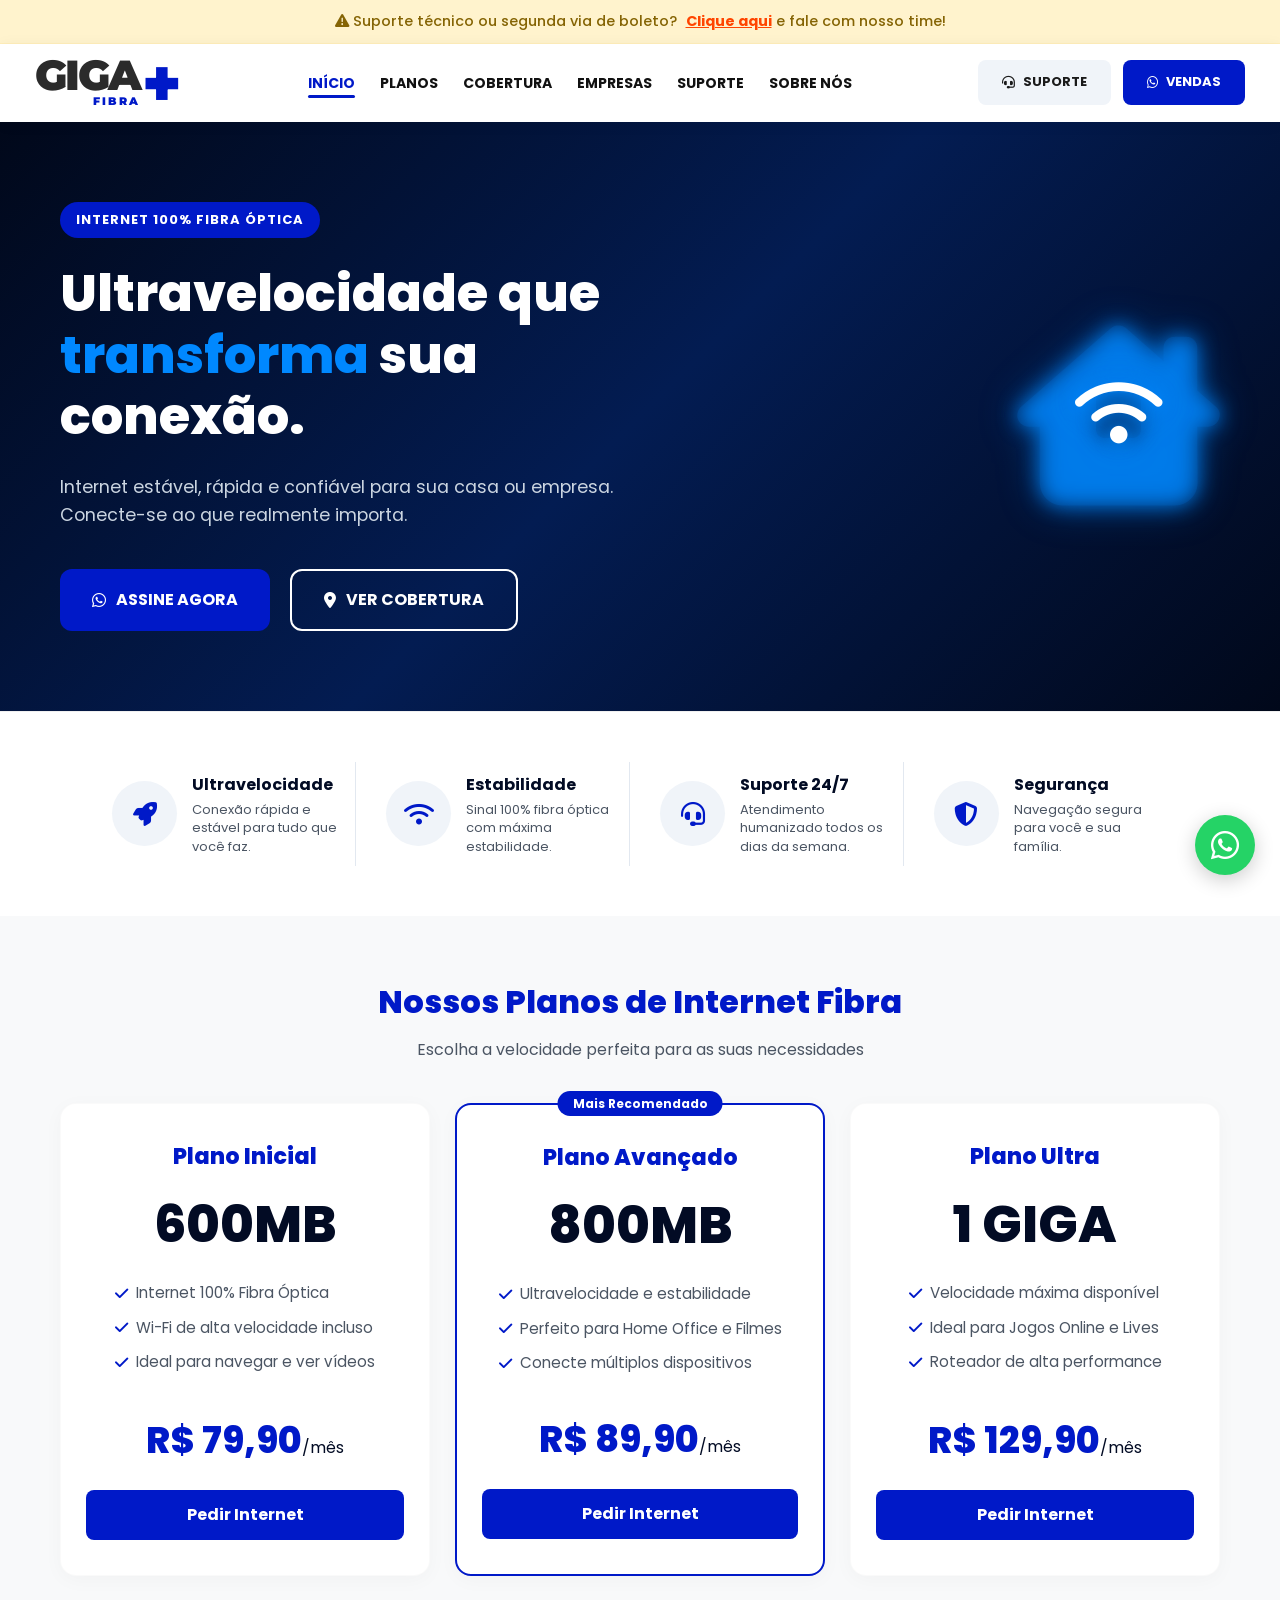
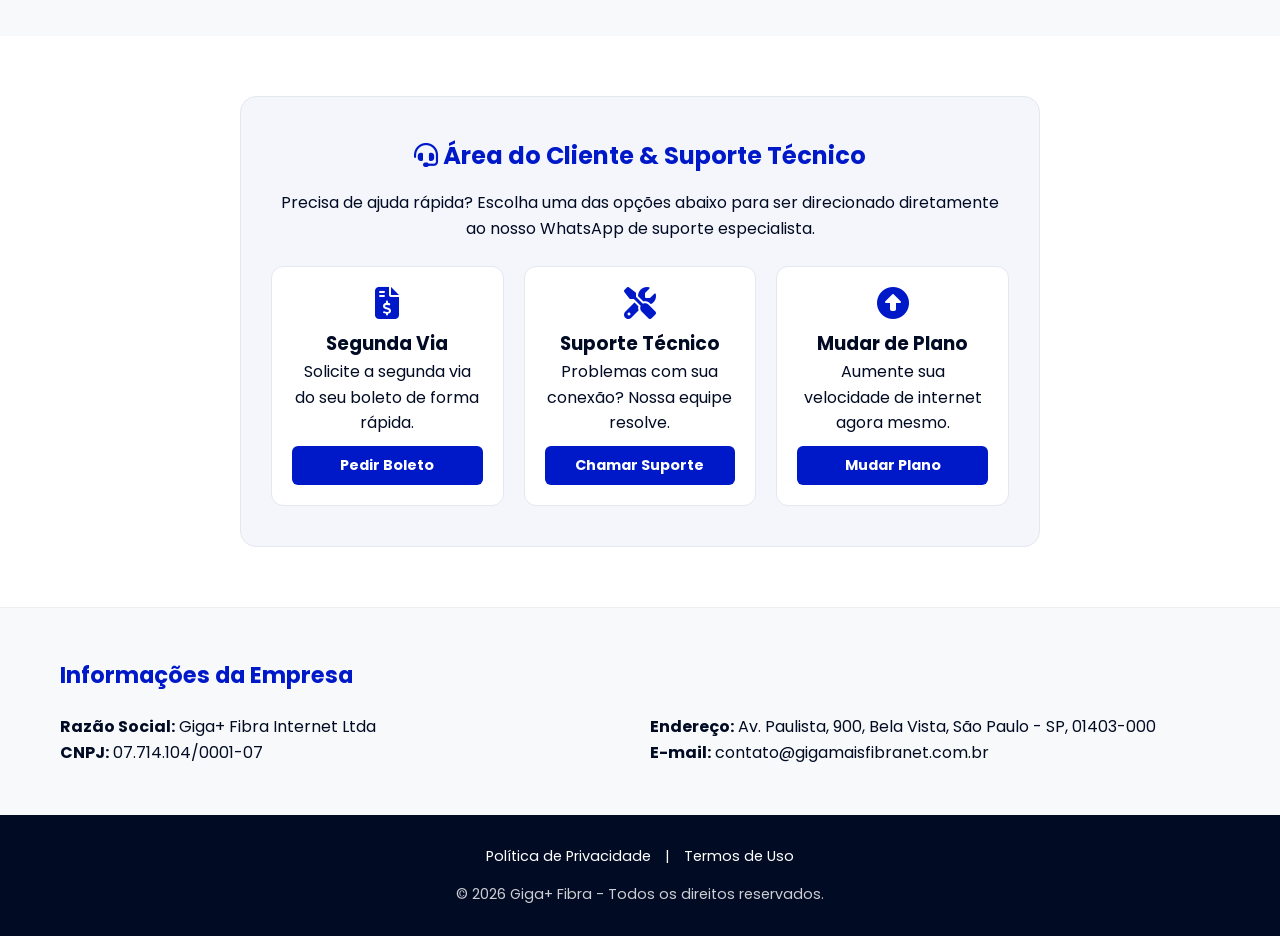
==== index.html @ 2ab0a73d "Update index.html" ====
<!DOCTYPE html>
<html lang="pt-BR">
<head>
<meta charset="UTF-8">
<meta name="viewport" content="width=device-width, initial-scale=1.0">
<title>Giga+ Fibra | Internet Fibra Óptica de Alta Velocidade</title>
<meta name="description" content="Internet fibra óptica com alta velocidade, instalação rápida e suporte especializado. Consulte a cobertura da Giga+ Fibra.">
<meta name="keywords" content="internet fibra, fibra óptica, internet residencial, internet empresarial, giga mais fibra">
<meta name="robots" content="index,follow">
<link rel="canonical" href="https://gigamaisfibranet.com.br/">
<link rel="stylesheet" href="https://cdnjs.cloudflare.com/ajax/libs/font-awesome/6.5.2/css/all.min.css">
<link href="https://fonts.googleapis.com/css2?family=Montserrat:wght@900&family=Poppins:wght@400;500;600;700;800&display=swap" rel="stylesheet">
<style>
:root {
    --primary: #0019c8;
    --secondary: #0a0bb5;
    --accent: #25D366;
    --accent-hover: #1ebd56;
    --support: #f4f6fc;
    --text-color: #020b24;
    --text-muted: #4b5563;
}

* {
    margin: 0;
    padding: 0;
    box-sizing: border-box;
    font-family: 'Poppins', Arial, sans-serif;
}

body {
    background: #ffffff;
    color: var(--text-color);
    line-height: 1.6;
}

.container {
    max-width: 1200px;
    margin: auto;
    padding: 0 20px;
}

/* Suporte em Destaque Rapido (Top Bar) */
.suporte-destaque {
    background: #fff3cd;
    border-bottom: 1px solid #ffeeba;
    padding: 10px 0;
    text-align: center;
    font-size: 0.9rem;
    color: #856404;
    font-weight: 500;
}

.suporte-destaque a {
    color: #ff4500;
    text-decoration: underline;
    margin-left: 5px;
    font-weight: 700;
}

/* Header & Navbar */
header {
    background: #ffffff;
    box-shadow: 0 2px 15px rgba(0,0,0,0.05);
    position: sticky;
    top: 0;
    z-index: 1000;
}

.navbar {
    display: flex;
    justify-content: space-between;
    align-items: center;
    padding: 15px 20px;
    max-width: 1250px;
    margin: auto;
}

/* LOGO EXATO CONFORME A IMAGEM */
.logo-container {
    display: flex;
    align-items: center;
    text-decoration: none;
    user-select: none;
}

.logo-text-box {
    display: flex;
    flex-direction: column;
    align-items: flex-start;
    line-height: 1;
}

.logo-giga {
    font-family: 'Montserrat', sans-serif;
    font-size: 42px;
    font-weight: 900;
    color: #2b2b2b;
    letter-spacing: -2px;
    line-height: 0.8;
}

.logo-fibra {
    font-family: 'Montserrat', sans-serif;
    font-size: 11px;
    font-weight: 900;
    color: #0019c8;
    letter-spacing: 2px;
    margin-top: 3px;
    align-self: flex-end;
}

.logo-plus {
    font-family: 'Montserrat', sans-serif;
    font-size: 64px;
    font-weight: 900;
    color: #0019c8;
    line-height: 0.6;
    margin-left: 2px;
    display: inline-block;
    transform: scaleY(1.05);
}

/* Menu de Links */
.nav-menu {
    display: flex;
    list-style: none;
    gap: 25px;
}

.nav-menu li a {
    text-decoration: none;
    color: #111111;
    font-weight: 700;
    font-size: 14px;
    text-transform: uppercase;
    transition: color 0.3s;
    position: relative;
    padding-bottom: 5px;
}

.nav-menu li a:hover,
.nav-menu li a.active {
    color: var(--primary);
}

.nav-menu li a.active::after {
    content: '';
    position: absolute;
    left: 0;
    bottom: 0;
    width: 100%;
    height: 3px;
    background-color: var(--primary);
    border-radius: 2px;
}

/* Botões de Ação */
.nav-buttons {
    display: flex;
    gap: 12px;
    align-items: center;
}

.btn-nav {
    padding: 12px 24px;
    border-radius: 8px;
    text-decoration: none;
    font-weight: 700;
    font-size: 13px;
    text-transform: uppercase;
    display: flex;
    align-items: center;
    gap: 8px;
    transition: 0.3s;
}

.btn-nav.suporte {
    background: #f0f4f9;
    color: #1a1a1a;
}

.btn-nav.suporte:hover {
    background: #e2e8f0;
}

.btn-nav.vendas {
    background: var(--primary);
    color: #fff;
}

.btn-nav.vendas:hover {
    background: #001294;
}

/* Hero Section */
.hero-section {
    background: linear-gradient(135deg, #01081a 0%, #031c52 50%, #01081a 100%);
    color: #fff;
    padding: 80px 0;
    position: relative;
    overflow: hidden;
}

.hero-container {
    display: flex;
    align-items: center;
    justify-content: space-between;
    max-width: 1200px;
    margin: auto;
    padding: 0 20px;
}

.hero-content {
    max-width: 55%;
    text-align: left;
}

.tag-fiber {
    background-color: var(--primary);
    color: white;
    padding: 8px 16px;
    border-radius: 20px;
    font-size: 13px;
    font-weight: 700;
    text-transform: uppercase;
    display: inline-block;
    margin-bottom: 25px;
    letter-spacing: 1px;
}

.hero-section h1 {
    font-size: 3.2rem;
    font-weight: 800;
    line-height: 1.2;
    margin-bottom: 25px;
}

.hero-section h1 span {
    color: #0088ff;
}

.hero-section p {
    font-size: 1.1rem;
    margin-bottom: 40px;
    color: #cbd5e1;
}

.hero-buttons {
    display: flex;
    gap: 20px;
}

.btn-main {
    display: inline-flex;
    align-items: center;
    gap: 10px;
    background: var(--primary);
    color: #fff;
    padding: 16px 32px;
    border-radius: 12px;
    text-decoration: none;
    font-weight: bold;
    font-size: 1rem;
    text-transform: uppercase;
    transition: 0.3s;
}

.btn-main:hover {
    background: #001294;
}

.btn-secondary {
    display: inline-flex;
    align-items: center;
    gap: 10px;
    background: transparent;
    color: #fff;
    border: 2px solid #fff;
    padding: 16px 32px;
    border-radius: 12px;
    text-decoration: none;
    font-weight: bold;
    font-size: 1rem;
    text-transform: uppercase;
    transition: 0.3s;
}

.btn-secondary:hover {
    background: rgba(255,255,255,0.1);
}

/* Grafico Neon Lateral */
.hero-graphic {
    position: relative;
}

.neon-house {
    font-size: 180px;
    color: rgba(0, 136, 255, 0.15);
    text-shadow: 0 0 20px rgba(0, 136, 255, 0.8), 0 0 40px rgba(0, 136, 255, 0.4);
    position: relative;
    display: flex;
    align-items: center;
    justify-content: center;
}

.neon-wifi {
    font-size: 70px;
    position: absolute;
    bottom: 35px;
    color: #ffffff;
    text-shadow: 0 0 15px rgba(0, 136, 255, 0.9), 0 0 30px rgba(0, 136, 255, 0.6);
}

/* Plans Section */
.plans-section {
    padding: 60px 0;
    background: #f8f9fa;
}

.section-title {
    text-align: center;
    font-size: 2rem;
    color: var(--primary);
    margin-bottom: 10px;
    font-weight: 800;
}

.section-subtitle {
    text-align: center;
    color: var(--text-muted);
    margin-bottom: 40px;
}

.plans-grid {
    display: grid;
    grid-template-columns: repeat(auto-fit, minmax(300px, 1fr));
    gap: 25px;
}

.plan-card {
    background: #ffffff;
    border-radius: 16px;
    padding: 35px 25px;
    text-align: center;
    box-shadow: 0 4px 20px rgba(0,0,0,0.03);
    display: flex;
    flex-direction: column;
    justify-content: space-between;
    border: 1px solid rgba(0,0,0,0.02);
}

.plan-card.featured {
    border: 2px solid var(--primary);
    position: relative;
}

.plan-card.featured .badge {
    position: absolute;
    top: -14px;
    left: 50%;
    transform: translateX(-50%);
    background: var(--primary);
    color: #fff;
    padding: 3px 15px;
    border-radius: 20px;
    font-size: 0.75rem;
    font-weight: bold;
}

.plan-name {
    font-size: 1.4rem;
    font-weight: 800;
    color: var(--primary);
    margin-bottom: 10px;
}

.plan-speed {
    font-size: 3.2rem;
    font-weight: 800;
    color: var(--text-color);
    margin-bottom: 15px;
}

.plan-features {
    list-style: none;
    margin-bottom: 25px;
    text-align: left;
    display: inline-block;
    margin: 0 auto 25px;
}

.plan-features li {
    margin-bottom: 10px;
    color: var(--text-muted);
    font-size: 0.95rem;
    display: flex;
    align-items: center;
    gap: 8px;
}

.plan-features li i {
    color: var(--primary);
}

.plan-price {
    margin-bottom: 20px;
}

.plan-price .amount {
    font-size: 2.3rem;
    font-weight: 800;
    color: var(--primary);
}

.btn-plan {
    display: block;
    background: var(--primary);
    color: #fff;
    padding: 12px;
    border-radius: 8px;
    text-decoration: none;
    font-weight: bold;
    transition: 0.3s;
}

.btn-plan:hover {
    background: #001294;
}

/* Features Section (Barra inferior com os 4 diferenciais da imagem) */
.features-bar {
    display: grid;
    grid-template-columns: repeat(4, 1fr);
    padding: 50px 8%;
    background-color: #ffffff;
    gap: 20px;
    border-top: 1px solid #f0f0f0;
}

.feature-item {
    display: flex;
    align-items: center;
    gap: 15px;
    padding: 10px;
    border-right: 1px solid #e2e8f0;
}

.feature-item:last-child {
    border-right: none;
}

.icon-circle {
    background-color: #f0f4f9;
    width: 65px;
    height: 65px;
    border-radius: 50%;
    display: flex;
    align-items: center;
    justify-content: center;
    font-size: 24px;
    color: var(--primary);
    flex-shrink: 0;
}

.feature-text h3 {
    font-size: 16px;
    font-weight: 700;
    color: var(--text-color);
    margin-bottom: 4px;
}

.feature-text p {
    font-size: 13px;
    color: var(--text-muted);
    line-height: 1.4;
}

/* Suporte Seção Dedicada */
.suporte-secao {
    padding: 60px 0;
    background: #ffffff;
    text-align: center;
}

.suporte-box {
    max-width: 800px;
    margin: auto;
    background: #f4f6fc;
    border: 1px solid #e2e8f0;
    padding: 40px 30px;
    border-radius: 16px;
}

.suporte-box h2 {
    color: var(--primary);
    margin-bottom: 15px;
}

.suporte-grid {
    display: grid;
    grid-template-columns: repeat(auto-fit, minmax(200px, 1fr));
    gap: 20px;
    margin-top: 25px;
}

.suporte-card {
    background: #ffffff;
    padding: 20px;
    border-radius: 12px;
    border: 1px solid #e2e8f0;
    text-align: center;
}

.suporte-card i {
    font-size: 2rem;
    color: var(--primary);
    margin-bottom: 10px;
}

.suporte-card a {
    display: block;
    margin-top: 10px;
    background: var(--primary);
    color: #fff;
    padding: 8px;
    border-radius: 6px;
    text-decoration: none;
    font-weight: bold;
    font-size: 0.9rem;
}

.suporte-card a:hover {
    background: #001294;
}

/* Info da Empresa */
.info-section {
    padding: 50px 0;
    background: #f8f9fa;
    border-top: 1px solid #eee;
}

.info-grid {
    display: grid;
    grid-template-columns: repeat(auto-fit, minmax(240px, 1fr));
    gap: 20px;
}

/* Footer */
footer {
    background: #020b24;
    color: #fff;
    text-align: center;
    padding: 30px 20px;
    font-size: 0.9rem;
}

footer a {
    color: #fff;
    text-decoration: none;
    margin: 0 10px;
}

footer a:hover {
    text-decoration: underline;
}

.whatsapp-float {
    position: fixed;
    bottom: 25px;
    right: 25px;
    width: 60px;
    height: 60px;
    border-radius: 50%;
    background: #25D366;
    color: #fff;
    display: flex;
    align-items: center;
    justify-content: center;
    text-decoration: none;
    font-size: 32px;
    box-shadow: 0 5px 20px rgba(0,0,0,0.2);
    z-index: 9999;
}

@media(max-width: 1024px) {
    .navbar {
        flex-direction: column;
        gap: 15px;
    }
    .nav-menu {
        display: none; /* Simplificado no mobile */
    }
    .hero-container {
        flex-direction: column;
        text-align: center;
        gap: 40px;
    }
    .hero-content {
        max-width: 100%;
    }
    .hero-buttons {
        justify-content: center;
    }
    .features-bar {
        grid-template-columns: repeat(2, 1fr);
    }
    .feature-item {
        border-right: none;
    }
}

@media(max-width: 600px) {
    .features-bar {
        grid-template-columns: 1fr;
    }
    .hero-section h1 {
        font-size: 2rem;
    }
}
</style>
</head>
<body>

<div class="suporte-destaque">
    <i class="fa-solid fa-triangle-exclamation"></i> Suporte técnico ou segunda via de boleto? <a href="https://wa.me/5511925669212?text=Olá!%20Sou%20cliente%20e%20gostaria%20de%20suporte/segunda%20via." target="_blank" rel="noopener noreferrer">Clique aqui</a> e fale com nosso time!
</div>

<header>
    <div class="navbar">
        <!-- LOGO FIEL À IMAGEM -->
        <a href="#" class="logo-container">
            <div class="logo-text-box">
                <span class="logo-giga">GIGA</span>
                <span class="logo-fibra">FIBRA</span>
            </div>
            <span class="logo-plus">+</span>
        </a>
        
        <nav>
            <ul class="nav-menu">
                <li><a href="#" class="active">Início</a></li>
                <li><a href="https://wa.me/5511925669212?text=Olá!%20Gostaria%20de%20conhecer%20os%20planos." target="_blank">Planos</a></li>
                <li><a href="https://wa.me/5511925669212?text=Olá!%20Gostaria%20de%20verificar%20a%20cobertura." target="_blank">Cobertura</a></li>
                <li><a href="https://wa.me/5511925669212?text=Olá!%20Gostaria%20de%20planos%20para%20Empresas." target="_blank">Empresas</a></li>
                <li><a href="https://wa.me/5511925669212?text=Olá!%20Preciso%20de%20suporte." target="_blank">Suporte</a></li>
                <li><a href="https://wa.me/5511925669212?text=Olá!%20Quero%20saber%20mais%20sobre%20vocês." target="_blank">Sobre Nós</a></li>
            </ul>
        </nav>

        <div class="nav-buttons">
            <a href="https://wa.me/5511925669212?text=Olá!%20Preciso%20de%20suporte%20técnico%20ou%20segunda%20via%20de%20boleto." class="btn-nav suporte" target="_blank" rel="noopener noreferrer">
                <i class="fas fa-headset"></i> Suporte
            </a>
            <a href="https://wa.me/5511925669212?text=Olá!%20Quero%20contratar%20a%20internet%20Giga%2B%20Fibra." class="btn-nav vendas" target="_blank" rel="noopener noreferrer">
                <i class="fab fa-whatsapp"></i> Vendas
            </a>
        </div>
    </div>
</header>

<main>
    <section class="hero-section">
        <div class="hero-container">
            <div class="hero-content">
                <span class="tag-fiber">Internet 100% Fibra Óptica</span>
                <h1>Ultravelocidade que <span>transforma</span> sua conexão.</h1>
                <p>Internet estável, rápida e confiável para sua casa ou empresa. Conecte-se ao que realmente importa.</p>
                <div class="hero-buttons">
                    <a class="btn-main" href="https://wa.me/5511925669212?text=Olá!%20Quero%20contratar%20a%20internet%20Giga%2B%20Fibra%20agora." target="_blank" rel="noopener noreferrer">
                        <i class="fab fa-whatsapp"></i> Assine Agora
                    </a>
                    <a class="btn-secondary" href="https://wa.me/5511925669212?text=Olá!%20Quero%20consultar%20a%20cobertura%20na%20my%20região." target="_blank" rel="noopener noreferrer">
                        <i class="fas fa-map-marker-alt"></i> Ver Cobertura
                    </a>
                </div>
            </div>
            
            <div class="hero-graphic">
                <div class="neon-house">
                    <i class="fa-solid fa-house-chimney-window"></i>
                    <div class="neon-wifi">
                        <i class="fa-solid fa-wifi"></i>
                    </div>
                </div>
            </div>
        </div>
    </section>

    <!-- Quatro diferenciais baseados exatamente na imagem -->
    <section class="features-bar">
        <div class="feature-item">
            <div class="icon-circle"><i class="fa-solid fa-rocket"></i></div>
            <div class="feature-text">
                <h3>Ultravelocidade</h3>
                <p>Conexão rápida e estável para tudo que você faz.</p>
            </div>
        </div>
        <div class="feature-item">
            <div class="icon-circle"><i class="fa-solid fa-wifi"></i></div>
            <div class="feature-text">
                <h3>Estabilidade</h3>
                <p>Sinal 100% fibra óptica com máxima estabilidade.</p>
            </div>
        </div>
        <div class="feature-item">
            <div class="icon-circle"><i class="fa-solid fa-headset"></i></div>
            <div class="feature-text">
                <h3>Suporte 24/7</h3>
                <p>Atendimento humanizado todos os dias da semana.</p>
            </div>
        </div>
        <div class="feature-item">
            <div class="icon-circle"><i class="fa-solid fa-shield-halved"></i></div>
            <div class="feature-text">
                <h3>Segurança</h3>
                <p>Navegação segura para você e sua família.</p>
            </div>
        </div>
    </section>

    <section class="plans-section">
        <div class="container">
            <h2 class="section-title">Nossos Planos de Internet Fibra</h2>
            <p class="section-subtitle">Escolha a velocidade perfeita para as suas necessidades</p>
            
            <div class="plans-grid">
                <!-- 600MB -->
                <div class="plan-card">
                    <div>
                        <div class="plan-name">Plano Inicial</div>
                        <div class="plan-speed">600MB</div>
                        <ul class="plan-features">
                            <li><i class="fas fa-check"></i> Internet 100% Fibra Óptica</li>
                            <li><i class="fas fa-check"></i> Wi-Fi de alta velocidade incluso</li>
                            <li><i class="fas fa-check"></i> Ideal para navegar e ver vídeos</li>
                        </ul>
                    </div>
                    <div>
                        <div class="plan-price">
                            <span class="amount">R$ 79,90</span>/mês
                        </div>
                        <a href="https://wa.me/5511925669212?text=Olá!%20Quero%20solicitar%20o%20plano%20de%20600MB%20por%20R$%2079,90." class="btn-plan" target="_blank" rel="noopener noreferrer">Pedir Internet</a>
                    </div>
                </div>

                <!-- 800MB -->
                <div class="plan-card featured">
                    <div class="badge">Mais Recomendado</div>
                    <div>
                        <div class="plan-name">Plano Avançado</div>
                        <div class="plan-speed">800MB</div>
                        <ul class="plan-features">
                            <li><i class="fas fa-check"></i> Ultravelocidade e estabilidade</li>
                            <li><i class="fas fa-check"></i> Perfeito para Home Office e Filmes</li>
                            <li><i class="fas fa-check"></i> Conecte múltiplos dispositivos</li>
                        </ul>
                    </div>
                    <div>
                        <div class="plan-price">
                            <span class="amount">R$ 89,90</span>/mês
                        </div>
                        <a href="https://wa.me/5511925669212?text=Olá!%20Quero%20solicitar%20o%20plano%20de%20800MB%20por%20R$%2089,90." class="btn-plan" target="_blank" rel="noopener noreferrer">Pedir Internet</a>
                    </div>
                </div>

                <!-- 1GIGA -->
                <div class="plan-card">
                    <div>
                        <div class="plan-name">Plano Ultra</div>
                        <div class="plan-speed">1 GIGA</div>
                        <ul class="plan-features">
                            <li><i class="fas fa-check"></i> Velocidade máxima disponível</li>
                            <li><i class="fas fa-check"></i> Ideal para Jogos Online e Lives</li>
                            <li><i class="fas fa-check"></i> Roteador de alta performance</li>
                        </ul>
                    </div>
                    <div>
                        <div class="plan-price">
                            <span class="amount">R$ 129,90</span>/mês
                        </div>
                        <a href="https://wa.me/5511925669212?text=Olá!%20Quero%20solicitar%20o%20plano%20de%201%20GIGA%20por%20R$%20129,90." class="btn-plan" target="_blank" rel="noopener noreferrer">Pedir Internet</a>
                    </div>
                </div>
            </div>
        </div>
    </section>

    <!-- Central de Suporte Dedicada -->
    <section class="suporte-secao">
        <div class="container">
            <div class="suporte-box">
                <h2><i class="fas fa-headset"></i> Área do Cliente & Suporte Técnico</h2>
                <p>Precisa de ajuda rápida? Escolha uma das opções abaixo para ser direcionado diretamente ao nosso WhatsApp de suporte especialista.</p>
                
                <div class="suporte-grid">
                    <div class="suporte-card">
                        <i class="fas fa-file-invoice-dollar"></i>
                        <h3>Segunda Via</h3>
                        <p>Solicite a segunda via do seu boleto de forma rápida.</p>
                        <a href="https://wa.me/5511925669212?text=Olá!%20Preciso%20da%20segunda%20via%20do%20meu%20boleto." target="_blank" rel="noopener noreferrer">Pedir Boleto</a>
                    </div>
                    
                    <div class="suporte-card">
                        <i class="fas fa-tools"></i>
                        <h3>Suporte Técnico</h3>
                        <p>Problemas com sua conexão? Nossa equipe resolve.</p>
                        <a href="https://wa.me/5511925669212?text=Olá!%20Estou%20com%20problemas%20na%20conexão%20e%20preciso%20de%20suporte%20técnico." target="_blank" rel="noopener noreferrer">Chamar Suporte</a>
                    </div>

                    <div class="suporte-card">
                        <i class="fas fa-arrow-alt-circle-up"></i>
                        <h3>Mudar de Plano</h3>
                        <p>Aumente sua velocidade de internet agora mesmo.</p>
                        <a href="https://wa.me/5511925669212?text=Olá!%20Já%20sou%20cliente%20e%20gostaria%20de%20mudar%20o%20meu%20plano." target="_blank" rel="noopener noreferrer">Mudar Plano</a>
                    </div>
                </div>
            </div>
        </div>
    </section>

    <section class="info-section">
        <div class="container">
            <h2 style="text-align:left; font-size:1.4rem; margin-bottom:20px; color:var(--primary);">Informações da Empresa</h2>
            <div class="info-grid">
                <div>
                    <p><strong>Razão Social:</strong> Giga+ Fibra Internet Ltda</p>
                    <p><strong>CNPJ:</strong> 07.714.104/0001-07</p>
                </div>
                <div>
                    <p><strong>Endereço:</strong> Av. Paulista, 900, Bela Vista, São Paulo - SP, 01403-000</p>
                    <p><strong>E-mail:</strong> contato@gigamaisfibranet.com.br</p>
                </div>
            </div>
        </div>
    </section>
</main>

<footer>
    <p>
        <a href="politica-de-privacidade.html">Política de Privacidade</a>
        |
        <a href="termos-de-uso.html">Termos de Uso</a>
    </p>
    <p style="margin-top:15px; opacity:0.8;">© 2026 Giga+ Fibra - Todos os direitos reservados.</p>
</footer>

<a class="whatsapp-float" href="https://wa.me/5511925669212?text=Olá!%20Quero%20contratar%20a%20internet%20Giga%2B%20Fibra." target="_blank" rel="noopener noreferrer" aria-label="Fale conosco pelo WhatsApp">
    <i class="fab fa-whatsapp"></i>
</a>

</body>
</html>
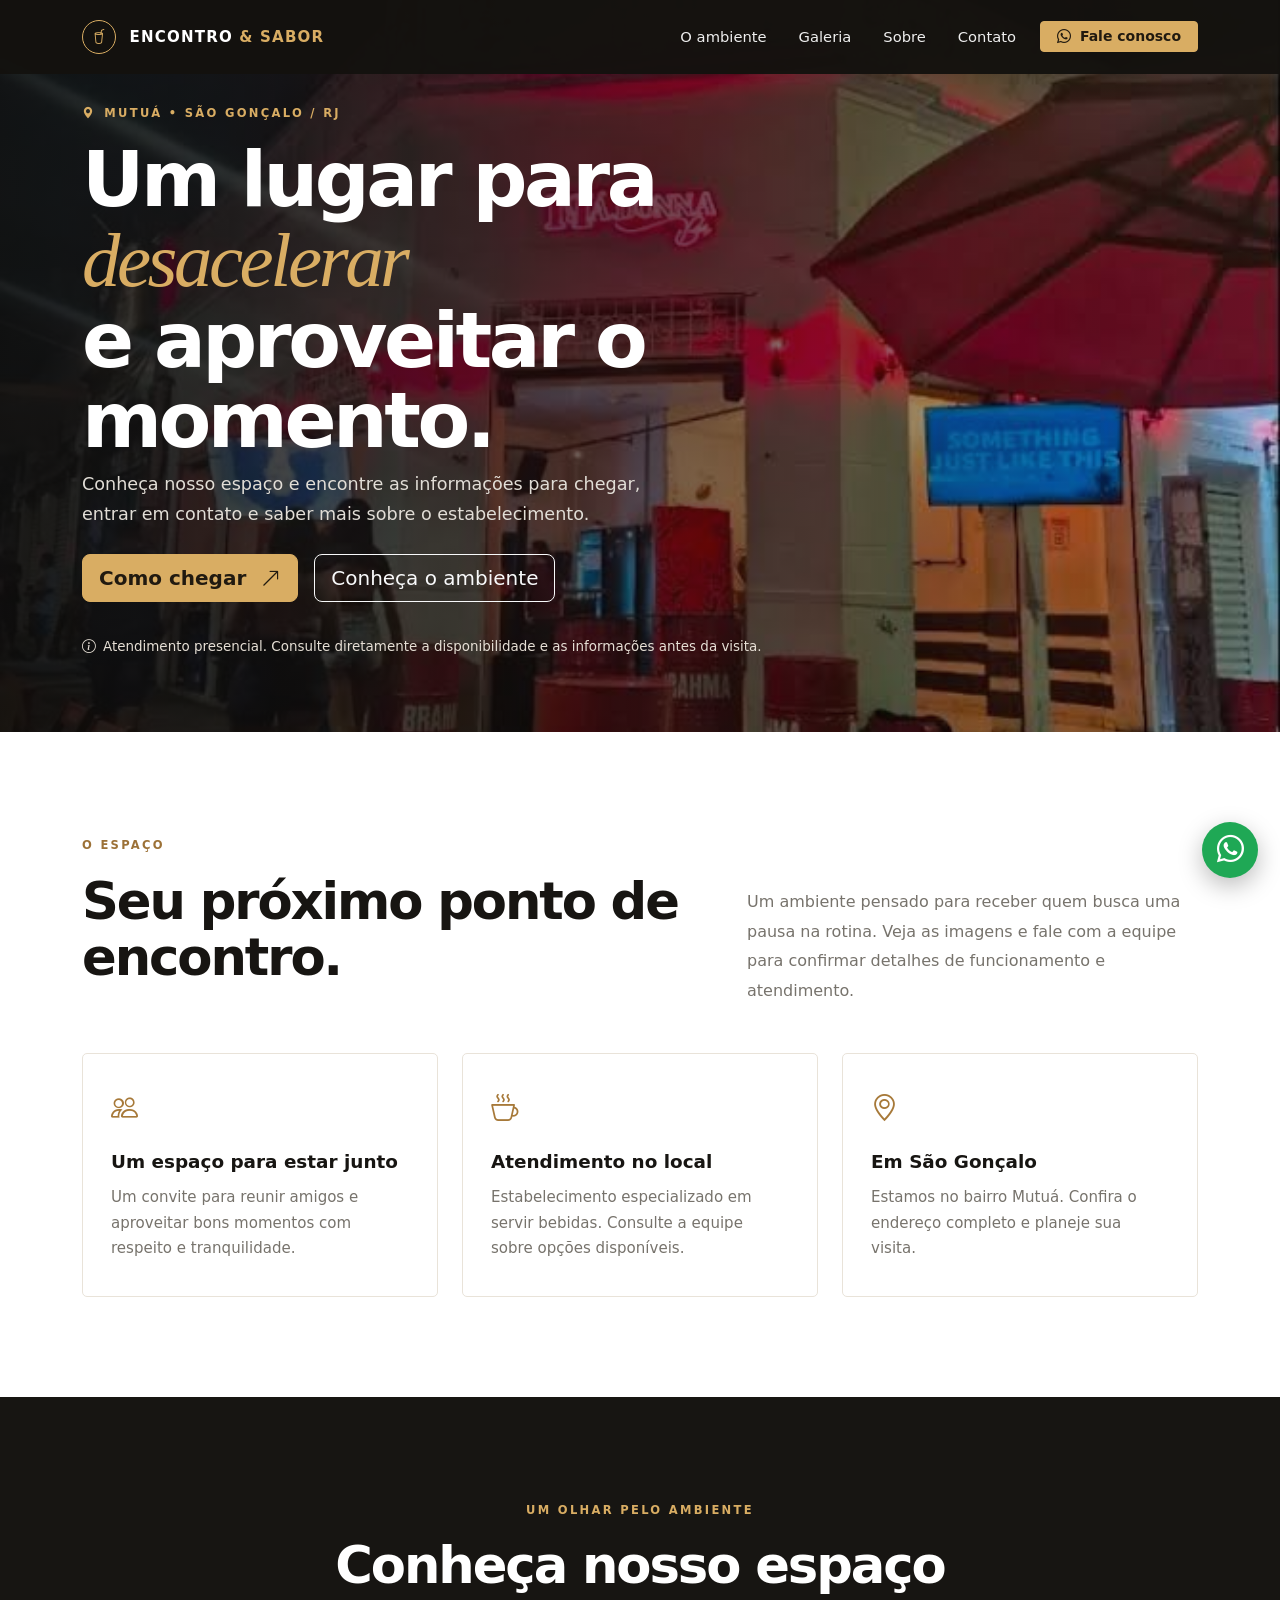
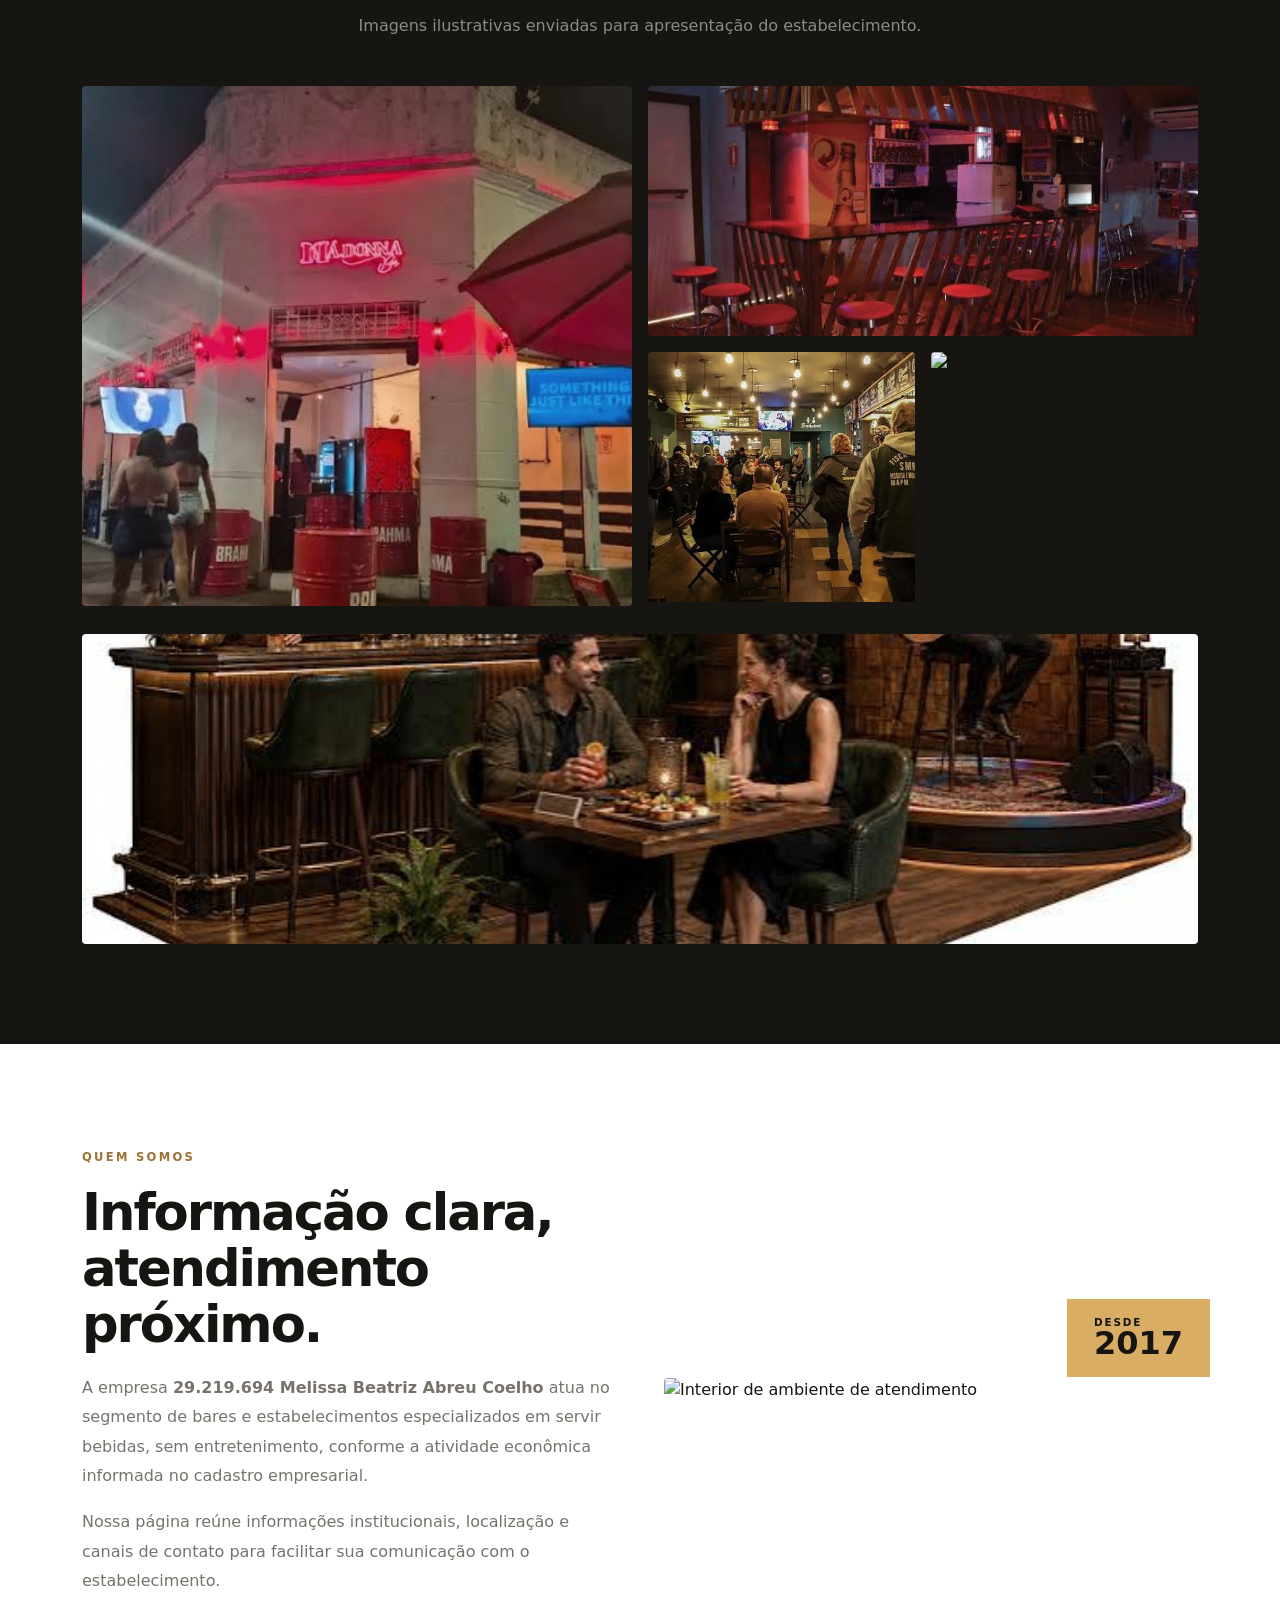
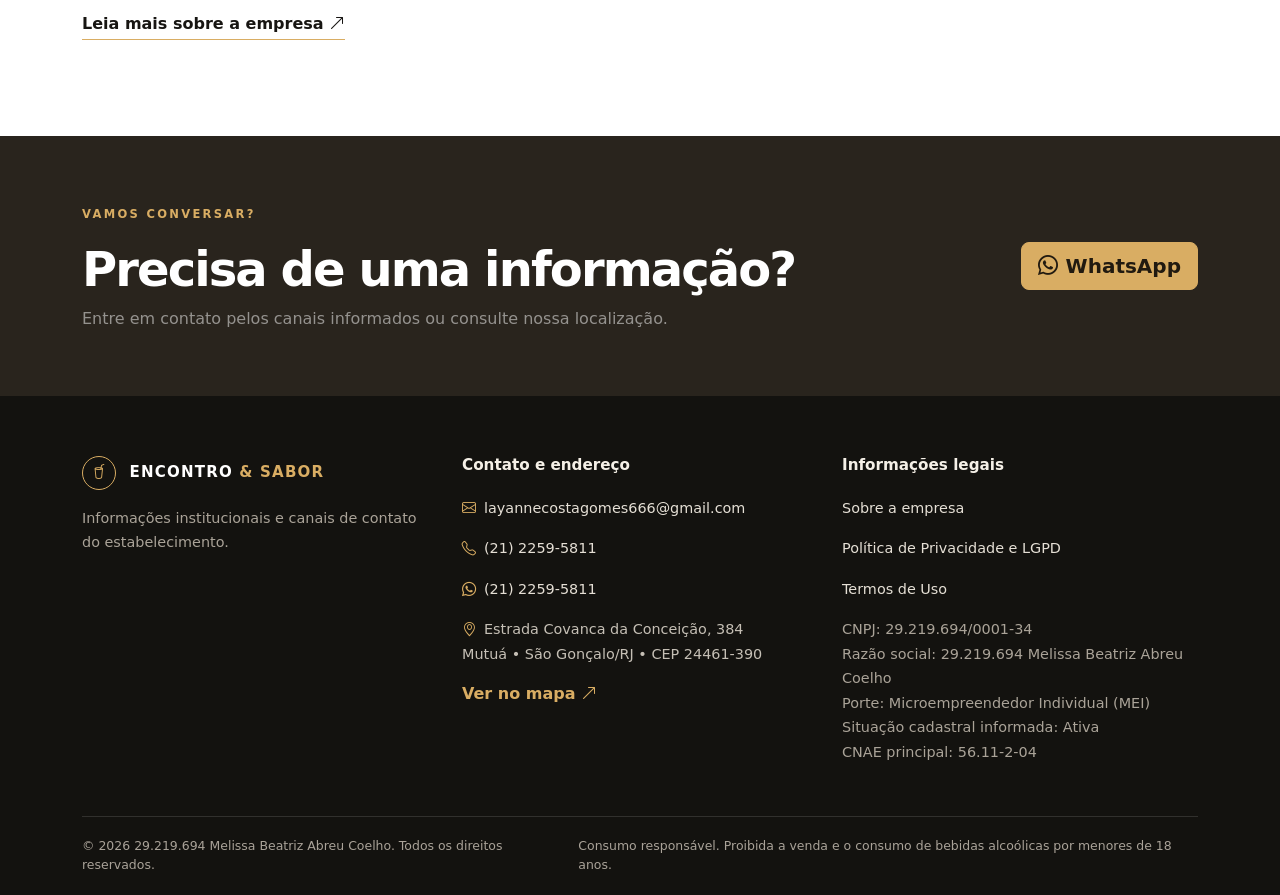
==== commit 0bd6f1f8: "Add files via upload" ====
--- a/index.html
+++ b/index.html
@@ -1,855 +1,99 @@
-<!DOCTYPE html>
+<!doctype html>
 <html lang="pt-BR">
 <head>
-<meta charset="UTF-8">
-<meta name="viewport" content="width=device-width, initial-scale=1.0">
-<title>Giga+ Fibra | Internet Fibra Óptica de Alta Velocidade</title>
-<meta name="description" content="Internet fibra óptica com alta velocidade, instalação rápida e suporte especializado. Consulte a cobertura da Giga+ Fibra.">
-<meta name="keywords" content="internet fibra, fibra óptica, internet residencial, internet empresarial, giga mais fibra">
-<meta name="robots" content="index,follow">
-<link rel="canonical" href="https://gigamaisfibranet.com.br/">
-<link rel="stylesheet" href="https://cdnjs.cloudflare.com/ajax/libs/font-awesome/6.5.2/css/all.min.css">
-<link href="https://fonts.googleapis.com/css2?family=Montserrat:wght@900&family=Poppins:wght@400;500;600;700;800&display=swap" rel="stylesheet">
-<style>
-:root {
-    --primary: #0019c8;
-    --secondary: #0a0bb5;
-    --accent: #25D366;
-    --accent-hover: #1ebd56;
-    --support: #f4f6fc;
-    --text-color: #020b24;
-    --text-muted: #4b5563;
-}
-
-* {
-    margin: 0;
-    padding: 0;
-    box-sizing: border-box;
-    font-family: 'Poppins', Arial, sans-serif;
-}
-
-body {
-    background: #ffffff;
-    color: var(--text-color);
-    line-height: 1.6;
-}
-
-.container {
-    max-width: 1200px;
-    margin: auto;
-    padding: 0 20px;
-}
-
-/* Suporte em Destaque Rapido (Top Bar) */
-.suporte-destaque {
-    background: #fff3cd;
-    border-bottom: 1px solid #ffeeba;
-    padding: 10px 0;
-    text-align: center;
-    font-size: 0.9rem;
-    color: #856404;
-    font-weight: 500;
-}
-
-.suporte-destaque a {
-    color: #ff4500;
-    text-decoration: underline;
-    margin-left: 5px;
-    font-weight: 700;
-}
-
-/* Header & Navbar */
-header {
-    background: #ffffff;
-    box-shadow: 0 2px 15px rgba(0,0,0,0.05);
-    position: sticky;
-    top: 0;
-    z-index: 1000;
-}
-
-.navbar {
-    display: flex;
-    justify-content: space-between;
-    align-items: center;
-    padding: 15px 20px;
-    max-width: 1250px;
-    margin: auto;
-}
-
-/* LOGO EXATO CONFORME A IMAGEM */
-.logo-container {
-    display: flex;
-    align-items: center;
-    text-decoration: none;
-    user-select: none;
-}
-
-.logo-text-box {
-    display: flex;
-    flex-direction: column;
-    align-items: flex-start;
-    line-height: 1;
-}
-
-.logo-giga {
-    font-family: 'Montserrat', sans-serif;
-    font-size: 42px;
-    font-weight: 900;
-    color: #2b2b2b;
-    letter-spacing: -2px;
-    line-height: 0.8;
-}
-
-.logo-fibra {
-    font-family: 'Montserrat', sans-serif;
-    font-size: 11px;
-    font-weight: 900;
-    color: #0019c8;
-    letter-spacing: 2px;
-    margin-top: 3px;
-    align-self: flex-end;
-}
-
-.logo-plus {
-    font-family: 'Montserrat', sans-serif;
-    font-size: 64px;
-    font-weight: 900;
-    color: #0019c8;
-    line-height: 0.6;
-    margin-left: 2px;
-    display: inline-block;
-    transform: scaleY(1.05);
-}
-
-/* Menu de Links */
-.nav-menu {
-    display: flex;
-    list-style: none;
-    gap: 25px;
-}
-
-.nav-menu li a {
-    text-decoration: none;
-    color: #111111;
-    font-weight: 700;
-    font-size: 14px;
-    text-transform: uppercase;
-    transition: color 0.3s;
-    position: relative;
-    padding-bottom: 5px;
-}
-
-.nav-menu li a:hover,
-.nav-menu li a.active {
-    color: var(--primary);
-}
-
-.nav-menu li a.active::after {
-    content: '';
-    position: absolute;
-    left: 0;
-    bottom: 0;
-    width: 100%;
-    height: 3px;
-    background-color: var(--primary);
-    border-radius: 2px;
-}
-
-/* Botões de Ação */
-.nav-buttons {
-    display: flex;
-    gap: 12px;
-    align-items: center;
-}
-
-.btn-nav {
-    padding: 12px 24px;
-    border-radius: 8px;
-    text-decoration: none;
-    font-weight: 700;
-    font-size: 13px;
-    text-transform: uppercase;
-    display: flex;
-    align-items: center;
-    gap: 8px;
-    transition: 0.3s;
-}
-
-.btn-nav.suporte {
-    background: #f0f4f9;
-    color: #1a1a1a;
-}
-
-.btn-nav.suporte:hover {
-    background: #e2e8f0;
-}
-
-.btn-nav.vendas {
-    background: var(--primary);
-    color: #fff;
-}
-
-.btn-nav.vendas:hover {
-    background: #001294;
-}
-
-/* Hero Section */
-.hero-section {
-    background: linear-gradient(135deg, #01081a 0%, #031c52 50%, #01081a 100%);
-    color: #fff;
-    padding: 80px 0;
-    position: relative;
-    overflow: hidden;
-}
-
-.hero-container {
-    display: flex;
-    align-items: center;
-    justify-content: space-between;
-    max-width: 1200px;
-    margin: auto;
-    padding: 0 20px;
-}
-
-.hero-content {
-    max-width: 55%;
-    text-align: left;
-}
-
-.tag-fiber {
-    background-color: var(--primary);
-    color: white;
-    padding: 8px 16px;
-    border-radius: 20px;
-    font-size: 13px;
-    font-weight: 700;
-    text-transform: uppercase;
-    display: inline-block;
-    margin-bottom: 25px;
-    letter-spacing: 1px;
-}
-
-.hero-section h1 {
-    font-size: 3.2rem;
-    font-weight: 800;
-    line-height: 1.2;
-    margin-bottom: 25px;
-}
-
-.hero-section h1 span {
-    color: #0088ff;
-}
-
-.hero-section p {
-    font-size: 1.1rem;
-    margin-bottom: 40px;
-    color: #cbd5e1;
-}
-
-.hero-buttons {
-    display: flex;
-    gap: 20px;
-}
-
-.btn-main {
-    display: inline-flex;
-    align-items: center;
-    gap: 10px;
-    background: var(--primary);
-    color: #fff;
-    padding: 16px 32px;
-    border-radius: 12px;
-    text-decoration: none;
-    font-weight: bold;
-    font-size: 1rem;
-    text-transform: uppercase;
-    transition: 0.3s;
-}
-
-.btn-main:hover {
-    background: #001294;
-}
-
-.btn-secondary {
-    display: inline-flex;
-    align-items: center;
-    gap: 10px;
-    background: transparent;
-    color: #fff;
-    border: 2px solid #fff;
-    padding: 16px 32px;
-    border-radius: 12px;
-    text-decoration: none;
-    font-weight: bold;
-    font-size: 1rem;
-    text-transform: uppercase;
-    transition: 0.3s;
-}
-
-.btn-secondary:hover {
-    background: rgba(255,255,255,0.1);
-}
-
-/* Grafico Neon Lateral */
-.hero-graphic {
-    position: relative;
-}
-
-.neon-house {
-    font-size: 180px;
-    color: rgba(0, 136, 255, 0.15);
-    text-shadow: 0 0 20px rgba(0, 136, 255, 0.8), 0 0 40px rgba(0, 136, 255, 0.4);
-    position: relative;
-    display: flex;
-    align-items: center;
-    justify-content: center;
-}
-
-.neon-wifi {
-    font-size: 70px;
-    position: absolute;
-    bottom: 35px;
-    color: #ffffff;
-    text-shadow: 0 0 15px rgba(0, 136, 255, 0.9), 0 0 30px rgba(0, 136, 255, 0.6);
-}
-
-/* Plans Section */
-.plans-section {
-    padding: 60px 0;
-    background: #f8f9fa;
-}
-
-.section-title {
-    text-align: center;
-    font-size: 2rem;
-    color: var(--primary);
-    margin-bottom: 10px;
-    font-weight: 800;
-}
-
-.section-subtitle {
-    text-align: center;
-    color: var(--text-muted);
-    margin-bottom: 40px;
-}
-
-.plans-grid {
-    display: grid;
-    grid-template-columns: repeat(auto-fit, minmax(300px, 1fr));
-    gap: 25px;
-}
-
-.plan-card {
-    background: #ffffff;
-    border-radius: 16px;
-    padding: 35px 25px;
-    text-align: center;
-    box-shadow: 0 4px 20px rgba(0,0,0,0.03);
-    display: flex;
-    flex-direction: column;
-    justify-content: space-between;
-    border: 1px solid rgba(0,0,0,0.02);
-}
-
-.plan-card.featured {
-    border: 2px solid var(--primary);
-    position: relative;
-}
-
-.plan-card.featured .badge {
-    position: absolute;
-    top: -14px;
-    left: 50%;
-    transform: translateX(-50%);
-    background: var(--primary);
-    color: #fff;
-    padding: 3px 15px;
-    border-radius: 20px;
-    font-size: 0.75rem;
-    font-weight: bold;
-}
-
-.plan-name {
-    font-size: 1.4rem;
-    font-weight: 800;
-    color: var(--primary);
-    margin-bottom: 10px;
-}
-
-.plan-speed {
-    font-size: 3.2rem;
-    font-weight: 800;
-    color: var(--text-color);
-    margin-bottom: 15px;
-}
-
-.plan-features {
-    list-style: none;
-    margin-bottom: 25px;
-    text-align: left;
-    display: inline-block;
-    margin: 0 auto 25px;
-}
-
-.plan-features li {
-    margin-bottom: 10px;
-    color: var(--text-muted);
-    font-size: 0.95rem;
-    display: flex;
-    align-items: center;
-    gap: 8px;
-}
-
-.plan-features li i {
-    color: var(--primary);
-}
-
-.plan-price {
-    margin-bottom: 20px;
-}
-
-.plan-price .amount {
-    font-size: 2.3rem;
-    font-weight: 800;
-    color: var(--primary);
-}
-
-.btn-plan {
-    display: block;
-    background: var(--primary);
-    color: #fff;
-    padding: 12px;
-    border-radius: 8px;
-    text-decoration: none;
-    font-weight: bold;
-    transition: 0.3s;
-}
-
-.btn-plan:hover {
-    background: #001294;
-}
-
-/* Features Section (Barra inferior com os 4 diferenciais da imagem) */
-.features-bar {
-    display: grid;
-    grid-template-columns: repeat(4, 1fr);
-    padding: 50px 8%;
-    background-color: #ffffff;
-    gap: 20px;
-    border-top: 1px solid #f0f0f0;
-}
-
-.feature-item {
-    display: flex;
-    align-items: center;
-    gap: 15px;
-    padding: 10px;
-    border-right: 1px solid #e2e8f0;
-}
-
-.feature-item:last-child {
-    border-right: none;
-}
-
-.icon-circle {
-    background-color: #f0f4f9;
-    width: 65px;
-    height: 65px;
-    border-radius: 50%;
-    display: flex;
-    align-items: center;
-    justify-content: center;
-    font-size: 24px;
-    color: var(--primary);
-    flex-shrink: 0;
-}
-
-.feature-text h3 {
-    font-size: 16px;
-    font-weight: 700;
-    color: var(--text-color);
-    margin-bottom: 4px;
-}
-
-.feature-text p {
-    font-size: 13px;
-    color: var(--text-muted);
-    line-height: 1.4;
-}
-
-/* Suporte Seção Dedicada */
-.suporte-secao {
-    padding: 60px 0;
-    background: #ffffff;
-    text-align: center;
-}
-
-.suporte-box {
-    max-width: 800px;
-    margin: auto;
-    background: #f4f6fc;
-    border: 1px solid #e2e8f0;
-    padding: 40px 30px;
-    border-radius: 16px;
-}
-
-.suporte-box h2 {
-    color: var(--primary);
-    margin-bottom: 15px;
-}
-
-.suporte-grid {
-    display: grid;
-    grid-template-columns: repeat(auto-fit, minmax(200px, 1fr));
-    gap: 20px;
-    margin-top: 25px;
-}
-
-.suporte-card {
-    background: #ffffff;
-    padding: 20px;
-    border-radius: 12px;
-    border: 1px solid #e2e8f0;
-    text-align: center;
-}
-
-.suporte-card i {
-    font-size: 2rem;
-    color: var(--primary);
-    margin-bottom: 10px;
-}
-
-.suporte-card a {
-    display: block;
-    margin-top: 10px;
-    background: var(--primary);
-    color: #fff;
-    padding: 8px;
-    border-radius: 6px;
-    text-decoration: none;
-    font-weight: bold;
-    font-size: 0.9rem;
-}
-
-.suporte-card a:hover {
-    background: #001294;
-}
-
-/* Info da Empresa */
-.info-section {
-    padding: 50px 0;
-    background: #f8f9fa;
-    border-top: 1px solid #eee;
-}
-
-.info-grid {
-    display: grid;
-    grid-template-columns: repeat(auto-fit, minmax(240px, 1fr));
-    gap: 20px;
-}
-
-/* Footer */
-footer {
-    background: #020b24;
-    color: #fff;
-    text-align: center;
-    padding: 30px 20px;
-    font-size: 0.9rem;
-}
-
-footer a {
-    color: #fff;
-    text-decoration: none;
-    margin: 0 10px;
-}
-
-footer a:hover {
-    text-decoration: underline;
-}
-
-.whatsapp-float {
-    position: fixed;
-    bottom: 25px;
-    right: 25px;
-    width: 60px;
-    height: 60px;
-    border-radius: 50%;
-    background: #25D366;
-    color: #fff;
-    display: flex;
-    align-items: center;
-    justify-content: center;
-    text-decoration: none;
-    font-size: 32px;
-    box-shadow: 0 5px 20px rgba(0,0,0,0.2);
-    z-index: 9999;
-}
-
-@media(max-width: 1024px) {
-    .navbar {
-        flex-direction: column;
-        gap: 15px;
-    }
-    .nav-menu {
-        display: none; /* Simplificado no mobile */
-    }
-    .hero-container {
-        flex-direction: column;
-        text-align: center;
-        gap: 40px;
-    }
-    .hero-content {
-        max-width: 100%;
-    }
-    .hero-buttons {
-        justify-content: center;
-    }
-    .features-bar {
-        grid-template-columns: repeat(2, 1fr);
-    }
-    .feature-item {
-        border-right: none;
-    }
-}
-
-@media(max-width: 600px) {
-    .features-bar {
-        grid-template-columns: 1fr;
-    }
-    .hero-section h1 {
-        font-size: 2rem;
-    }
-}
-</style>
+  <meta charset="utf-8">
+  <meta name="viewport" content="width=device-width, initial-scale=1">
+  <meta name="description" content="Conheça o estabelecimento de 29.219.694 Melissa Beatriz Abreu Coelho, em Mutuá, São Gonçalo - RJ. Informações, localização e contato.">
+  <meta name="theme-color" content="#171512">
+  <title>29.219.694 Melissa Beatriz Abreu Coelho | Bar em São Gonçalo</title>
+  <link rel="preconnect" href="https://cdn.jsdelivr.net">
+  <link href="https://cdn.jsdelivr.net/npm/bootstrap@5.3.3/dist/css/bootstrap.min.css" rel="stylesheet">
+  <link href="https://cdn.jsdelivr.net/npm/bootstrap-icons@1.11.3/font/bootstrap-icons.min.css" rel="stylesheet">
+  <link href="styles.css" rel="stylesheet">
 </head>
 <body>
+<nav class="navbar navbar-expand-lg navbar-dark fixed-top site-nav">
+  <div class="container">
+    <a class="navbar-brand fw-bold" href="#inicio"><span class="brand-mark"><i class="bi bi-cup-straw"></i></span> <span>ENCONTRO<span class="gold"> &amp; SABOR</span></span></a>
+    <button class="navbar-toggler" type="button" data-bs-toggle="collapse" data-bs-target="#navMain" aria-controls="navMain" aria-expanded="false" aria-label="Abrir menu"><span class="navbar-toggler-icon"></span></button>
+    <div class="collapse navbar-collapse" id="navMain">
+      <ul class="navbar-nav ms-auto align-items-lg-center gap-lg-3">
+        <li class="nav-item"><a class="nav-link" href="#experiencia">O ambiente</a></li>
+        <li class="nav-item"><a class="nav-link" href="#galeria">Galeria</a></li>
+        <li class="nav-item"><a class="nav-link" href="#sobre">Sobre</a></li>
+        <li class="nav-item"><a class="nav-link" href="#contato">Contato</a></li>
+        <li class="nav-item"><a class="btn btn-gold btn-sm px-3" href="https://wa.me/552122595811" target="_blank" rel="noopener"><i class="bi bi-whatsapp me-1"></i> Fale conosco</a></li>
+      </ul>
+    </div>
+  </div>
+</nav>
 
-<div class="suporte-destaque">
-    <i class="fa-solid fa-triangle-exclamation"></i> Suporte técnico ou segunda via de boleto? <a href="https://wa.me/5511925669212?text=Olá!%20Sou%20cliente%20e%20gostaria%20de%20suporte/segunda%20via." target="_blank" rel="noopener noreferrer">Clique aqui</a> e fale com nosso time!
-</div>
-
-<header>
-    <div class="navbar">
-        <!-- LOGO FIEL À IMAGEM -->
-        <a href="#" class="logo-container">
-            <div class="logo-text-box">
-                <span class="logo-giga">GIGA</span>
-                <span class="logo-fibra">FIBRA</span>
-            </div>
-            <span class="logo-plus">+</span>
-        </a>
-        
-        <nav>
-            <ul class="nav-menu">
-                <li><a href="#" class="active">Início</a></li>
-                <li><a href="https://wa.me/5511925669212?text=Olá!%20Gostaria%20de%20conhecer%20os%20planos." target="_blank">Planos</a></li>
-                <li><a href="https://wa.me/5511925669212?text=Olá!%20Gostaria%20de%20verificar%20a%20cobertura." target="_blank">Cobertura</a></li>
-                <li><a href="https://wa.me/5511925669212?text=Olá!%20Gostaria%20de%20planos%20para%20Empresas." target="_blank">Empresas</a></li>
-                <li><a href="https://wa.me/5511925669212?text=Olá!%20Preciso%20de%20suporte." target="_blank">Suporte</a></li>
-                <li><a href="https://wa.me/5511925669212?text=Olá!%20Quero%20saber%20mais%20sobre%20vocês." target="_blank">Sobre Nós</a></li>
-            </ul>
-        </nav>
-
-        <div class="nav-buttons">
-            <a href="https://wa.me/5511925669212?text=Olá!%20Preciso%20de%20suporte%20técnico%20ou%20segunda%20via%20de%20boleto." class="btn-nav suporte" target="_blank" rel="noopener noreferrer">
-                <i class="fas fa-headset"></i> Suporte
-            </a>
-            <a href="https://wa.me/5511925669212?text=Olá!%20Quero%20contratar%20a%20internet%20Giga%2B%20Fibra." class="btn-nav vendas" target="_blank" rel="noopener noreferrer">
-                <i class="fab fa-whatsapp"></i> Vendas
-            </a>
-        </div>
+<header id="inicio" class="hero">
+  <div class="hero-shade"></div>
+  <div class="container hero-content">
+    <span class="eyebrow"><i class="bi bi-geo-alt-fill me-2"></i>MUTUÁ • SÃO GONÇALO / RJ</span>
+    <h1>Um lugar para <em>desacelerar</em><br>e aproveitar o momento.</h1>
+    <p class="lead">Conheça nosso espaço e encontre as informações para chegar, entrar em contato e saber mais sobre o estabelecimento.</p>
+    <div class="d-flex flex-wrap gap-3 mt-4">
+      <a class="btn btn-gold btn-lg" href="#contato">Como chegar <i class="bi bi-arrow-up-right ms-2"></i></a>
+      <a class="btn btn-outline-light btn-lg" href="#galeria">Conheça o ambiente</a>
     </div>
+    <div class="hero-note"><i class="bi bi-info-circle me-2"></i>Atendimento presencial. Consulte diretamente a disponibilidade e as informações antes da visita.</div>
+  </div>
 </header>
 
 <main>
-    <section class="hero-section">
-        <div class="hero-container">
-            <div class="hero-content">
-                <span class="tag-fiber">Internet 100% Fibra Óptica</span>
-                <h1>Ultravelocidade que <span>transforma</span> sua conexão.</h1>
-                <p>Internet estável, rápida e confiável para sua casa ou empresa. Conecte-se ao que realmente importa.</p>
-                <div class="hero-buttons">
-                    <a class="btn-main" href="https://wa.me/5511925669212?text=Olá!%20Quero%20contratar%20a%20internet%20Giga%2B%20Fibra%20agora." target="_blank" rel="noopener noreferrer">
-                        <i class="fab fa-whatsapp"></i> Assine Agora
-                    </a>
-                    <a class="btn-secondary" href="https://wa.me/5511925669212?text=Olá!%20Quero%20consultar%20a%20cobertura%20na%20my%20região." target="_blank" rel="noopener noreferrer">
-                        <i class="fas fa-map-marker-alt"></i> Ver Cobertura
-                    </a>
-                </div>
-            </div>
-            
-            <div class="hero-graphic">
-                <div class="neon-house">
-                    <i class="fa-solid fa-house-chimney-window"></i>
-                    <div class="neon-wifi">
-                        <i class="fa-solid fa-wifi"></i>
-                    </div>
-                </div>
-            </div>
-        </div>
-    </section>
+<section id="experiencia" class="section-space">
+  <div class="container">
+    <div class="row align-items-end mb-5">
+      <div class="col-lg-7"><span class="eyebrow dark">O ESPAÇO</span><h2 class="section-title">Seu próximo ponto de encontro.</h2></div>
+      <div class="col-lg-5"><p class="muted mb-0">Um ambiente pensado para receber quem busca uma pausa na rotina. Veja as imagens e fale com a equipe para confirmar detalhes de funcionamento e atendimento.</p></div>
+    </div>
+    <div class="row g-4">
+      <div class="col-md-4"><div class="feature-card"><div class="feature-icon"><i class="bi bi-people"></i></div><h3>Um espaço para estar junto</h3><p>Um convite para reunir amigos e aproveitar bons momentos com respeito e tranquilidade.</p></div></div>
+      <div class="col-md-4"><div class="feature-card"><div class="feature-icon"><i class="bi bi-cup-hot"></i></div><h3>Atendimento no local</h3><p>Estabelecimento especializado em servir bebidas. Consulte a equipe sobre opções disponíveis.</p></div></div>
+      <div class="col-md-4"><div class="feature-card"><div class="feature-icon"><i class="bi bi-geo-alt"></i></div><h3>Em São Gonçalo</h3><p>Estamos no bairro Mutuá. Confira o endereço completo e planeje sua visita.</p></div></div>
+    </div>
+  </div>
+</section>
 
-    <!-- Quatro diferenciais baseados exatamente na imagem -->
-    <section class="features-bar">
-        <div class="feature-item">
-            <div class="icon-circle"><i class="fa-solid fa-rocket"></i></div>
-            <div class="feature-text">
-                <h3>Ultravelocidade</h3>
-                <p>Conexão rápida e estável para tudo que você faz.</p>
-            </div>
-        </div>
-        <div class="feature-item">
-            <div class="icon-circle"><i class="fa-solid fa-wifi"></i></div>
-            <div class="feature-text">
-                <h3>Estabilidade</h3>
-                <p>Sinal 100% fibra óptica com máxima estabilidade.</p>
-            </div>
-        </div>
-        <div class="feature-item">
-            <div class="icon-circle"><i class="fa-solid fa-headset"></i></div>
-            <div class="feature-text">
-                <h3>Suporte 24/7</h3>
-                <p>Atendimento humanizado todos os dias da semana.</p>
-            </div>
-        </div>
-        <div class="feature-item">
-            <div class="icon-circle"><i class="fa-solid fa-shield-halved"></i></div>
-            <div class="feature-text">
-                <h3>Segurança</h3>
-                <p>Navegação segura para você e sua família.</p>
-            </div>
-        </div>
-    </section>
+<section id="galeria" class="gallery-section section-space">
+  <div class="container">
+    <div class="text-center mb-5"><span class="eyebrow">UM OLHAR PELO AMBIENTE</span><h2 class="section-title text-white">Conheça nosso espaço</h2><p class="text-white-50 mb-0">Imagens ilustrativas enviadas para apresentação do estabelecimento.</p></div>
+    <div class="row g-3 gallery-grid">
+      <div class="col-lg-6"><img src="assets/fachada.jpg" class="gallery-img gallery-tall" alt="Fachada de estabelecimento comercial iluminada à noite" loading="lazy"></div>
+      <div class="col-lg-6"><div class="row g-3"><div class="col-12"><img src="assets/ambiente-bar.jpg" class="gallery-img gallery-wide" alt="Balcão e área interna de bar" loading="lazy"></div><div class="col-6"><img src="assets/ambiente-publico.jpg" class="gallery-img gallery-small" alt="Pessoas em ambiente de bar" loading="lazy"></div><div class="col-6"><img src="assets/ambiente-restaurante.jpg" class="gallery-img gallery-small" alt="Ambiente interno com mesas" loading="lazy"></div></div></div>
+      <div class="col-12"><img src="assets/ambiente-musica.jpg" class="gallery-img gallery-banner" alt="Ambiente de bar com balcão, mesas e espaço de apresentação" loading="lazy"></div>
+    </div>
+  </div>
+</section>
 
-    <section class="plans-section">
-        <div class="container">
-            <h2 class="section-title">Nossos Planos de Internet Fibra</h2>
-            <p class="section-subtitle">Escolha a velocidade perfeita para as suas necessidades</p>
-            
-            <div class="plans-grid">
-                <!-- 600MB -->
-                <div class="plan-card">
-                    <div>
-                        <div class="plan-name">Plano Inicial</div>
-                        <div class="plan-speed">600MB</div>
-                        <ul class="plan-features">
-                            <li><i class="fas fa-check"></i> Internet 100% Fibra Óptica</li>
-                            <li><i class="fas fa-check"></i> Wi-Fi de alta velocidade incluso</li>
-                            <li><i class="fas fa-check"></i> Ideal para navegar e ver vídeos</li>
-                        </ul>
-                    </div>
-                    <div>
-                        <div class="plan-price">
-                            <span class="amount">R$ 79,90</span>/mês
-                        </div>
-                        <a href="https://wa.me/5511925669212?text=Olá!%20Quero%20solicitar%20o%20plano%20de%20600MB%20por%20R$%2079,90." class="btn-plan" target="_blank" rel="noopener noreferrer">Pedir Internet</a>
-                    </div>
-                </div>
+<section id="sobre" class="section-space">
+  <div class="container">
+    <div class="row g-5 align-items-center">
+      <div class="col-lg-6"><span class="eyebrow dark">QUEM SOMOS</span><h2 class="section-title">Informação clara, atendimento próximo.</h2><p class="muted">A empresa <strong>29.219.694 Melissa Beatriz Abreu Coelho</strong> atua no segmento de bares e estabelecimentos especializados em servir bebidas, sem entretenimento, conforme a atividade econômica informada no cadastro empresarial.</p><p class="muted">Nossa página reúne informações institucionais, localização e canais de contato para facilitar sua comunicação com o estabelecimento.</p><a href="sobre.html" class="text-link">Leia mais sobre a empresa <i class="bi bi-arrow-up-right"></i></a></div>
+      <div class="col-lg-6"><div class="about-photo"><img src="assets/ambiente-restaurante.jpg" alt="Interior de ambiente de atendimento" loading="lazy"><div class="photo-stamp"><span>DESDE</span><strong>2017</strong></div></div></div>
+    </div>
+  </div>
+</section>
 
-                <!-- 800MB -->
-                <div class="plan-card featured">
-                    <div class="badge">Mais Recomendado</div>
-                    <div>
-                        <div class="plan-name">Plano Avançado</div>
-                        <div class="plan-speed">800MB</div>
-                        <ul class="plan-features">
-                            <li><i class="fas fa-check"></i> Ultravelocidade e estabilidade</li>
-                            <li><i class="fas fa-check"></i> Perfeito para Home Office e Filmes</li>
-                            <li><i class="fas fa-check"></i> Conecte múltiplos dispositivos</li>
-                        </ul>
-                    </div>
-                    <div>
-                        <div class="plan-price">
-                            <span class="amount">R$ 89,90</span>/mês
-                        </div>
-                        <a href="https://wa.me/5511925669212?text=Olá!%20Quero%20solicitar%20o%20plano%20de%20800MB%20por%20R$%2089,90." class="btn-plan" target="_blank" rel="noopener noreferrer">Pedir Internet</a>
-                    </div>
-                </div>
-
-                <!-- 1GIGA -->
-                <div class="plan-card">
-                    <div>
-                        <div class="plan-name">Plano Ultra</div>
-                        <div class="plan-speed">1 GIGA</div>
-                        <ul class="plan-features">
-                            <li><i class="fas fa-check"></i> Velocidade máxima disponível</li>
-                            <li><i class="fas fa-check"></i> Ideal para Jogos Online e Lives</li>
-                            <li><i class="fas fa-check"></i> Roteador de alta performance</li>
-                        </ul>
-                    </div>
-                    <div>
-                        <div class="plan-price">
-                            <span class="amount">R$ 129,90</span>/mês
-                        </div>
-                        <a href="https://wa.me/5511925669212?text=Olá!%20Quero%20solicitar%20o%20plano%20de%201%20GIGA%20por%20R$%20129,90." class="btn-plan" target="_blank" rel="noopener noreferrer">Pedir Internet</a>
-                    </div>
-                </div>
-            </div>
-        </div>
-    </section>
-
-    <!-- Central de Suporte Dedicada -->
-    <section class="suporte-secao">
-        <div class="container">
-            <div class="suporte-box">
-                <h2><i class="fas fa-headset"></i> Área do Cliente & Suporte Técnico</h2>
-                <p>Precisa de ajuda rápida? Escolha uma das opções abaixo para ser direcionado diretamente ao nosso WhatsApp de suporte especialista.</p>
-                
-                <div class="suporte-grid">
-                    <div class="suporte-card">
-                        <i class="fas fa-file-invoice-dollar"></i>
-                        <h3>Segunda Via</h3>
-                        <p>Solicite a segunda via do seu boleto de forma rápida.</p>
-                        <a href="https://wa.me/5511925669212?text=Olá!%20Preciso%20da%20segunda%20via%20do%20meu%20boleto." target="_blank" rel="noopener noreferrer">Pedir Boleto</a>
-                    </div>
-                    
-                    <div class="suporte-card">
-                        <i class="fas fa-tools"></i>
-                        <h3>Suporte Técnico</h3>
-                        <p>Problemas com sua conexão? Nossa equipe resolve.</p>
-                        <a href="https://wa.me/5511925669212?text=Olá!%20Estou%20com%20problemas%20na%20conexão%20e%20preciso%20de%20suporte%20técnico." target="_blank" rel="noopener noreferrer">Chamar Suporte</a>
-                    </div>
-
-                    <div class="suporte-card">
-                        <i class="fas fa-arrow-alt-circle-up"></i>
-                        <h3>Mudar de Plano</h3>
-                        <p>Aumente sua velocidade de internet agora mesmo.</p>
-                        <a href="https://wa.me/5511925669212?text=Olá!%20Já%20sou%20cliente%20e%20gostaria%20de%20mudar%20o%20meu%20plano." target="_blank" rel="noopener noreferrer">Mudar Plano</a>
-                    </div>
-                </div>
-            </div>
-        </div>
-    </section>
-
-    <section class="info-section">
-        <div class="container">
-            <h2 style="text-align:left; font-size:1.4rem; margin-bottom:20px; color:var(--primary);">Informações da Empresa</h2>
-            <div class="info-grid">
-                <div>
-                    <p><strong>Razão Social:</strong> Giga+ Fibra Internet Ltda</p>
-                    <p><strong>CNPJ:</strong> 07.714.104/0001-07</p>
-                </div>
-                <div>
-                    <p><strong>Endereço:</strong> Av. Paulista, 900, Bela Vista, São Paulo - SP, 01403-000</p>
-                    <p><strong>E-mail:</strong> contato@gigamaisfibranet.com.br</p>
-                </div>
-            </div>
-        </div>
-    </section>
+<section class="visit-band">
+  <div class="container"><div class="row align-items-center g-3"><div class="col-lg-8"><span class="eyebrow">VAMOS CONVERSAR?</span><h2>Precisa de uma informação?</h2><p class="mb-0 text-white-50">Entre em contato pelos canais informados ou consulte nossa localização.</p></div><div class="col-lg-4 text-lg-end"><a class="btn btn-gold btn-lg" href="https://wa.me/552122595811" target="_blank" rel="noopener"><i class="bi bi-whatsapp me-2"></i>WhatsApp</a></div></div></div>
+</section>
 </main>
 
-<footer>
-    <p>
-        <a href="politica-de-privacidade.html">Política de Privacidade</a>
-        |
-        <a href="termos-de-uso.html">Termos de Uso</a>
-    </p>
-    <p style="margin-top:15px; opacity:0.8;">© 2026 Giga+ Fibra - Todos os direitos reservados.</p>
+<footer id="contato" class="footer">
+  <div class="container">
+    <div class="row g-4 pb-4">
+      <div class="col-lg-4"><a class="navbar-brand fw-bold text-white" href="#inicio"><span class="brand-mark"><i class="bi bi-cup-straw"></i></span> ENCONTRO<span class="gold"> &amp; SABOR</span></a><p class="footer-muted mt-3">Informações institucionais e canais de contato do estabelecimento.</p></div>
+      <div class="col-sm-6 col-lg-4"><h3 class="footer-title">Contato e endereço</h3><p><i class="bi bi-envelope me-2 gold"></i><a href="mailto:layannecostagomes666@gmail.com">layannecostagomes666@gmail.com</a></p><p><i class="bi bi-telephone me-2 gold"></i><a href="tel:+552122595811">(21) 2259-5811</a></p><p><i class="bi bi-whatsapp me-2 gold"></i><a href="https://wa.me/552122595811" target="_blank" rel="noopener">(21) 2259-5811</a></p><p><i class="bi bi-geo-alt me-2 gold"></i>Estrada Covanca da Conceição, 384<br>Mutuá • São Gonçalo/RJ • CEP 24461-390</p><a class="footer-map" href="https://www.google.com/maps/search/?api=1&query=Estrada+Covanca+da+Conceicao+384+Mutua+Sao+Goncalo+RJ+24461-390" target="_blank" rel="noopener">Ver no mapa <i class="bi bi-arrow-up-right"></i></a></div>
+      <div class="col-sm-6 col-lg-4"><h3 class="footer-title">Informações legais</h3><p><a href="sobre.html">Sobre a empresa</a></p><p><a href="privacidade.html">Política de Privacidade e LGPD</a></p><p><a href="termos.html">Termos de Uso</a></p><p class="footer-muted small">CNPJ: 29.219.694/0001-34<br>Razão social: 29.219.694 Melissa Beatriz Abreu Coelho<br>Porte: Microempreendedor Individual (MEI)<br>Situação cadastral informada: Ativa<br>CNAE principal: 56.11-2-04</p></div>
+    </div>
+    <div class="footer-bottom d-flex flex-column flex-md-row justify-content-between gap-2"><span>© <span id="year"></span> 29.219.694 Melissa Beatriz Abreu Coelho. Todos os direitos reservados.</span><span>Consumo responsável. Proibida a venda e o consumo de bebidas alcoólicas por menores de 18 anos.</span></div>
+  </div>
 </footer>
-
-<a class="whatsapp-float" href="https://wa.me/5511925669212?text=Olá!%20Quero%20contratar%20a%20internet%20Giga%2B%20Fibra." target="_blank" rel="noopener noreferrer" aria-label="Fale conosco pelo WhatsApp">
-    <i class="fab fa-whatsapp"></i>
-</a>
-
+<a class="whatsapp-float" href="https://wa.me/552122595811" target="_blank" rel="noopener" aria-label="Fale pelo WhatsApp"><i class="bi bi-whatsapp"></i></a>
+<script src="https://cdn.jsdelivr.net/npm/bootstrap@5.3.3/dist/js/bootstrap.bundle.min.js"></script>
+<script src="script.js"></script>
 </body>
 </html>
--- a/styles.css
+++ b/styles.css
@@ -0,0 +1,3 @@
+:root{--ink:#171512;--ink2:#211e19;--gold:#d9ad63;--cream:#f5f0e7;--muted:#77736c}
+*{scroll-behavior:smooth}body{font-family:Inter,system-ui,-apple-system,"Segoe UI",sans-serif;color:var(--ink);background:#fff}a{color:inherit}.site-nav{background:rgba(20,18,15,.97);padding:15px 0;z-index:1000}.navbar-brand{letter-spacing:.08em;font-size:.94rem}.brand-mark{display:inline-grid;place-items:center;width:34px;height:34px;border:1px solid var(--gold);border-radius:50%;color:var(--gold);margin-right:7px}.gold{color:var(--gold)}.nav-link{font-size:.92rem;color:#eee!important}.btn-gold{background:var(--gold);border-color:var(--gold);color:#211a10;font-weight:700}.btn-gold:hover{background:#e8c17d;border-color:#e8c17d;color:#171512}.hero{min-height:720px;display:flex;align-items:center;position:relative;color:#fff;background:url("assets/fachada.jpg") center 48%/cover no-repeat}.hero-shade{position:absolute;inset:0;background:linear-gradient(90deg,rgba(12,11,10,.9),rgba(12,11,10,.55) 55%,rgba(12,11,10,.18))}.hero-content{position:relative;padding-top:100px;padding-bottom:75px}.eyebrow{font-size:.72rem;font-weight:800;letter-spacing:.2em;color:var(--gold);display:inline-block;margin-bottom:18px}.eyebrow.dark{color:#9c7137}.hero h1{font-size:clamp(2.7rem,6vw,5.3rem);font-weight:800;line-height:1.04;letter-spacing:-.045em;max-width:800px}.hero h1 em{font-family:Georgia,serif;font-weight:400;color:var(--gold)}.hero .lead{max-width:590px;color:#e1ddd6;font-size:1.1rem;line-height:1.75}.hero-note{font-size:.84rem;color:#e6dfd5;margin-top:35px}.section-space{padding:100px 0}.section-title{font-size:clamp(2.1rem,4vw,3.5rem);font-weight:800;letter-spacing:-.04em;line-height:1.1;margin:0 0 20px}.muted{color:var(--muted);line-height:1.85}.feature-card{height:100%;padding:34px 28px;border:1px solid #e9e3d9;border-radius:5px;transition:.25s}.feature-card:hover{transform:translateY(-5px);box-shadow:0 18px 45px #1b160d12}.feature-icon{font-size:1.7rem;color:#a77939;margin-bottom:22px}.feature-card h3{font-size:1.15rem;font-weight:750;margin-bottom:12px}.feature-card p{color:var(--muted);font-size:.94rem;line-height:1.7;margin:0}.gallery-section{background:var(--ink);padding:100px 0}.gallery-img{width:100%;object-fit:cover;border-radius:4px;display:block;filter:saturate(.82);transition:filter .3s}.gallery-img:hover{filter:saturate(1.1)}.gallery-tall{height:520px}.gallery-wide{height:250px}.gallery-small{height:250px}.gallery-banner{height:310px;margin-top:12px;object-position:center 58%}.text-link{font-weight:750;text-decoration:none;border-bottom:1px solid var(--gold);padding-bottom:6px}.about-photo{position:relative}.about-photo img{width:100%;height:420px;object-fit:cover;border-radius:4px}.photo-stamp{position:absolute;right:-12px;bottom:25px;background:var(--gold);padding:18px 27px;color:var(--ink);display:flex;flex-direction:column;line-height:1}.photo-stamp span{font-size:.65rem;letter-spacing:.18em;font-weight:800}.photo-stamp strong{font-size:2rem}.visit-band{background:#29241d;padding:65px 0;color:white}.visit-band h2{font-size:clamp(2rem,4vw,3rem);font-weight:800;letter-spacing:-.04em}.footer{background:#13120f;color:#f5f0e7;padding:60px 0 20px}.footer-title{font-size:.95rem;font-weight:800;margin-bottom:22px}.footer p{font-size:.9rem;color:#c5bfb5;line-height:1.7}.footer a{text-decoration:none;color:#e5dfd5}.footer a:hover{color:var(--gold)}.footer-muted{color:#aaa398!important}.footer-map{color:var(--gold)!important;font-weight:700}.footer-bottom{border-top:1px solid #ffffff20;padding-top:20px;margin-top:12px;color:#a9a298;font-size:.78rem}.whatsapp-float{position:fixed;right:22px;bottom:22px;width:56px;height:56px;border-radius:50%;background:#1fa855;color:#fff;display:grid;place-items:center;font-size:1.7rem;z-index:999;box-shadow:0 8px 24px #0004;text-decoration:none}.whatsapp-float:hover{color:#fff;background:#168c45}.legal-page{background:var(--cream);min-height:100vh}.legal-content{max-width:900px;padding-top:75px;padding-bottom:90px}.legal-content h1{margin-bottom:10px}.legal-content h2{font-size:1.25rem;font-weight:800;margin:34px 0 12px}.legal-content p,.legal-content li{color:#555047;line-height:1.85}.legal-content a{color:#8d6229}.legal-content ul{padding-left:22px}.notice{background:#fff;border-left:4px solid var(--gold);padding:18px 20px;margin-top:35px;font-size:.92rem}
+@media(max-width:767px){.hero{min-height:690px;background-position:58% center}.hero-content{padding-top:115px}.section-space,.gallery-section{padding:72px 0}.gallery-tall{height:320px}.gallery-wide{height:220px}.gallery-small{height:170px}.gallery-banner{height:220px}.about-photo img{height:300px}.photo-stamp{right:0}.footer{padding-top:45px}.legal-content{padding-top:55px}.navbar-brand{font-size:.8rem}}
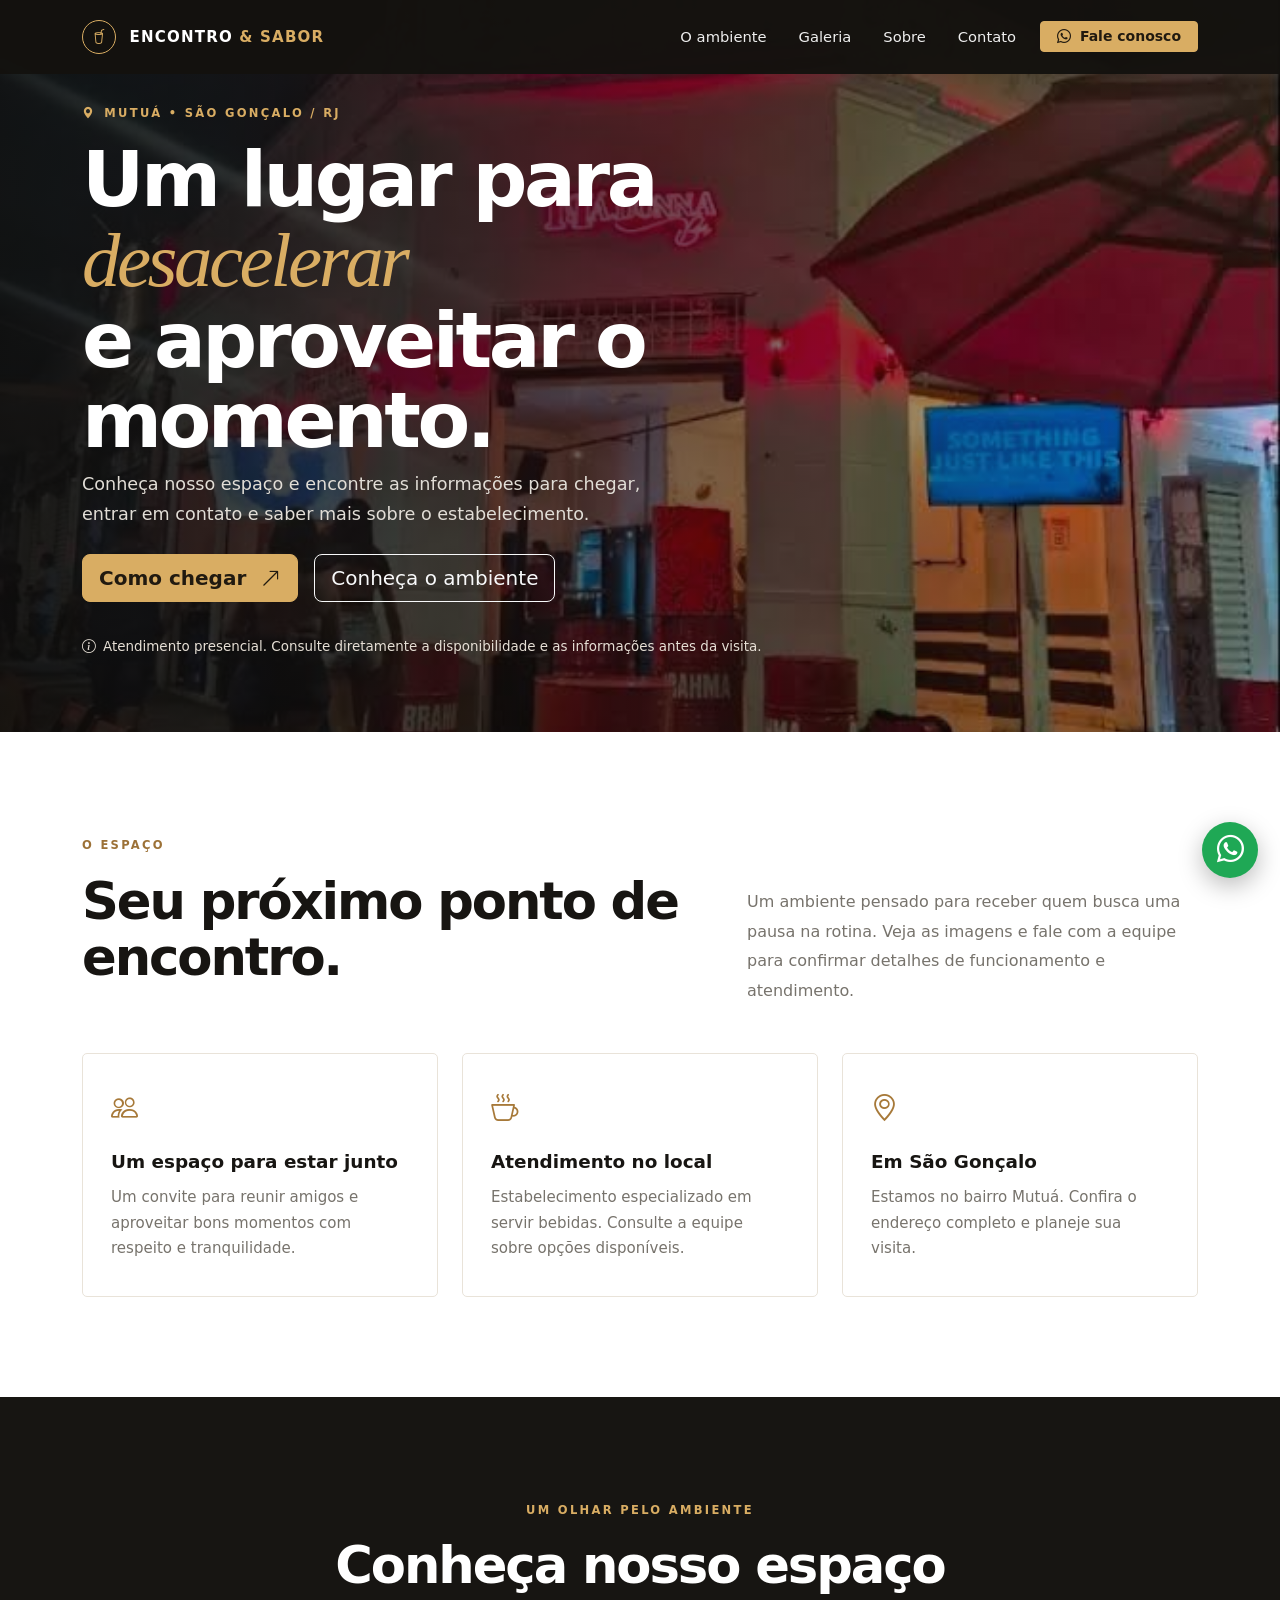
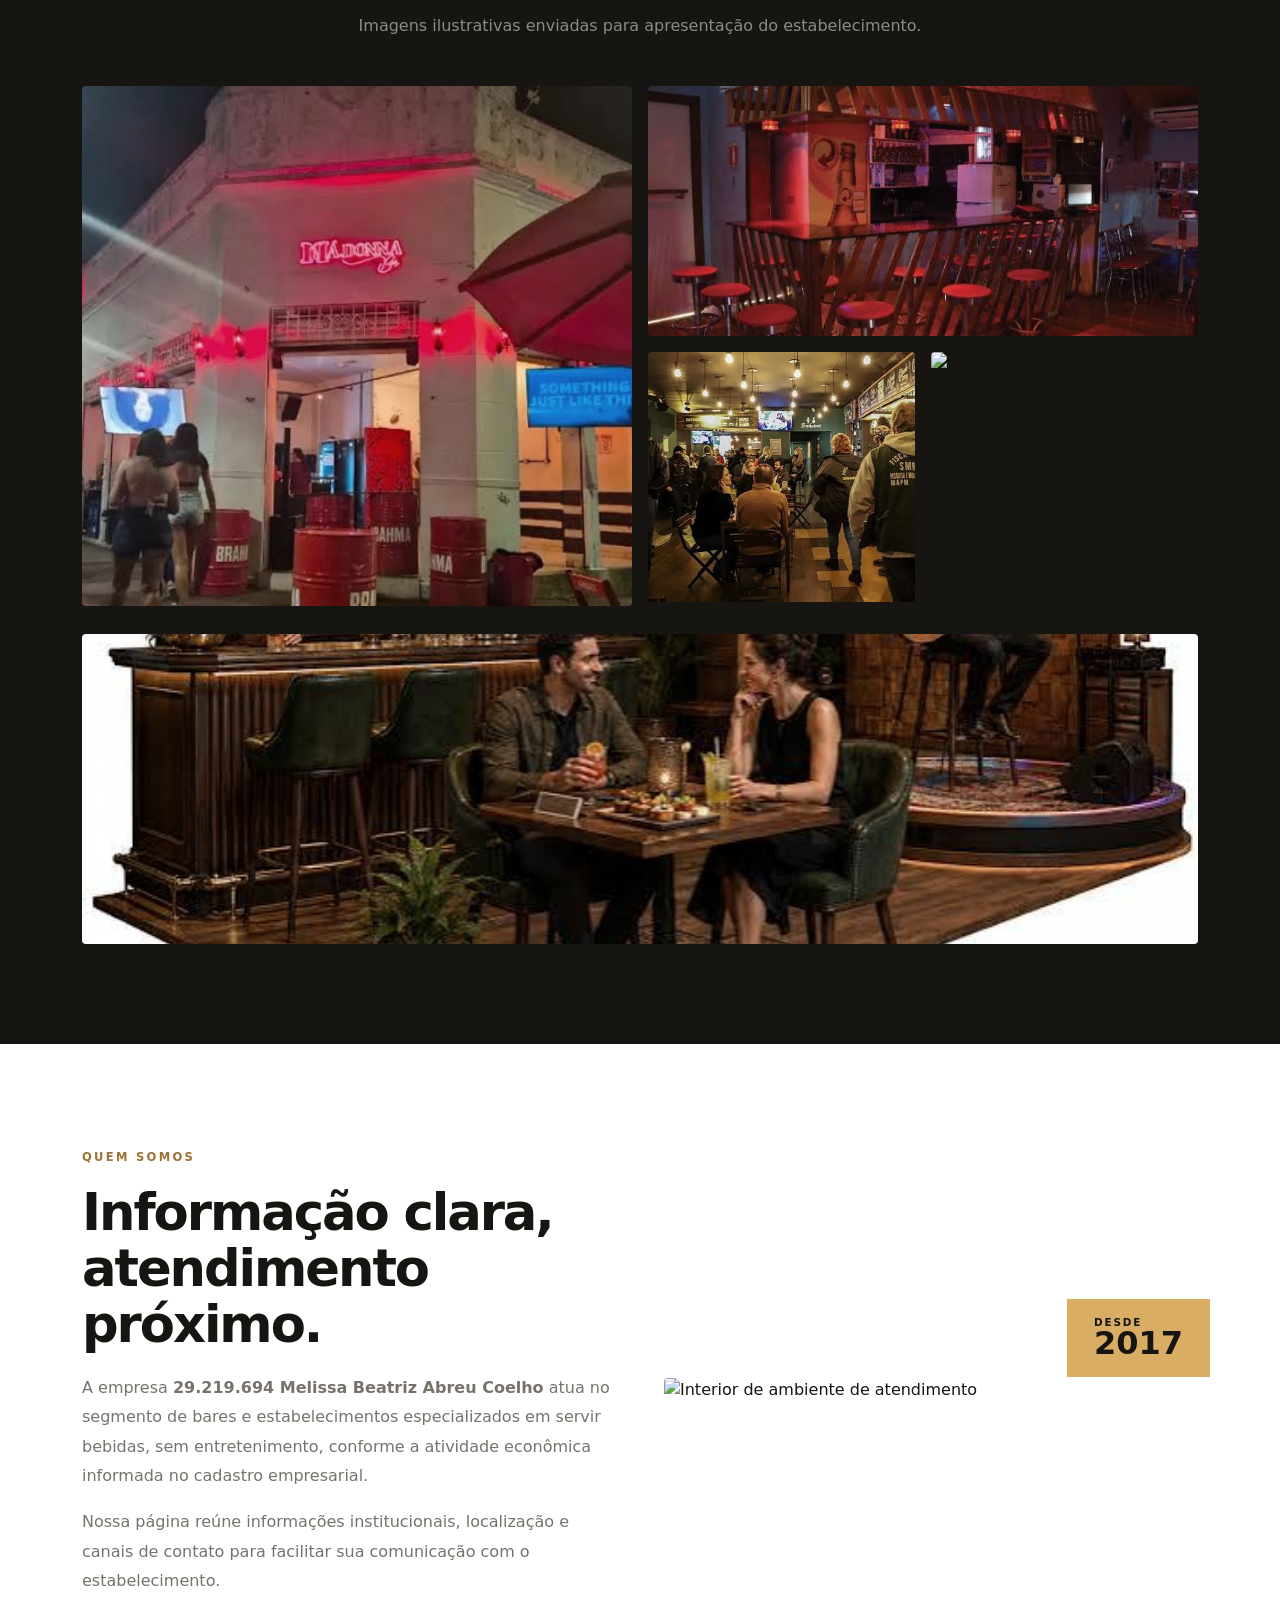
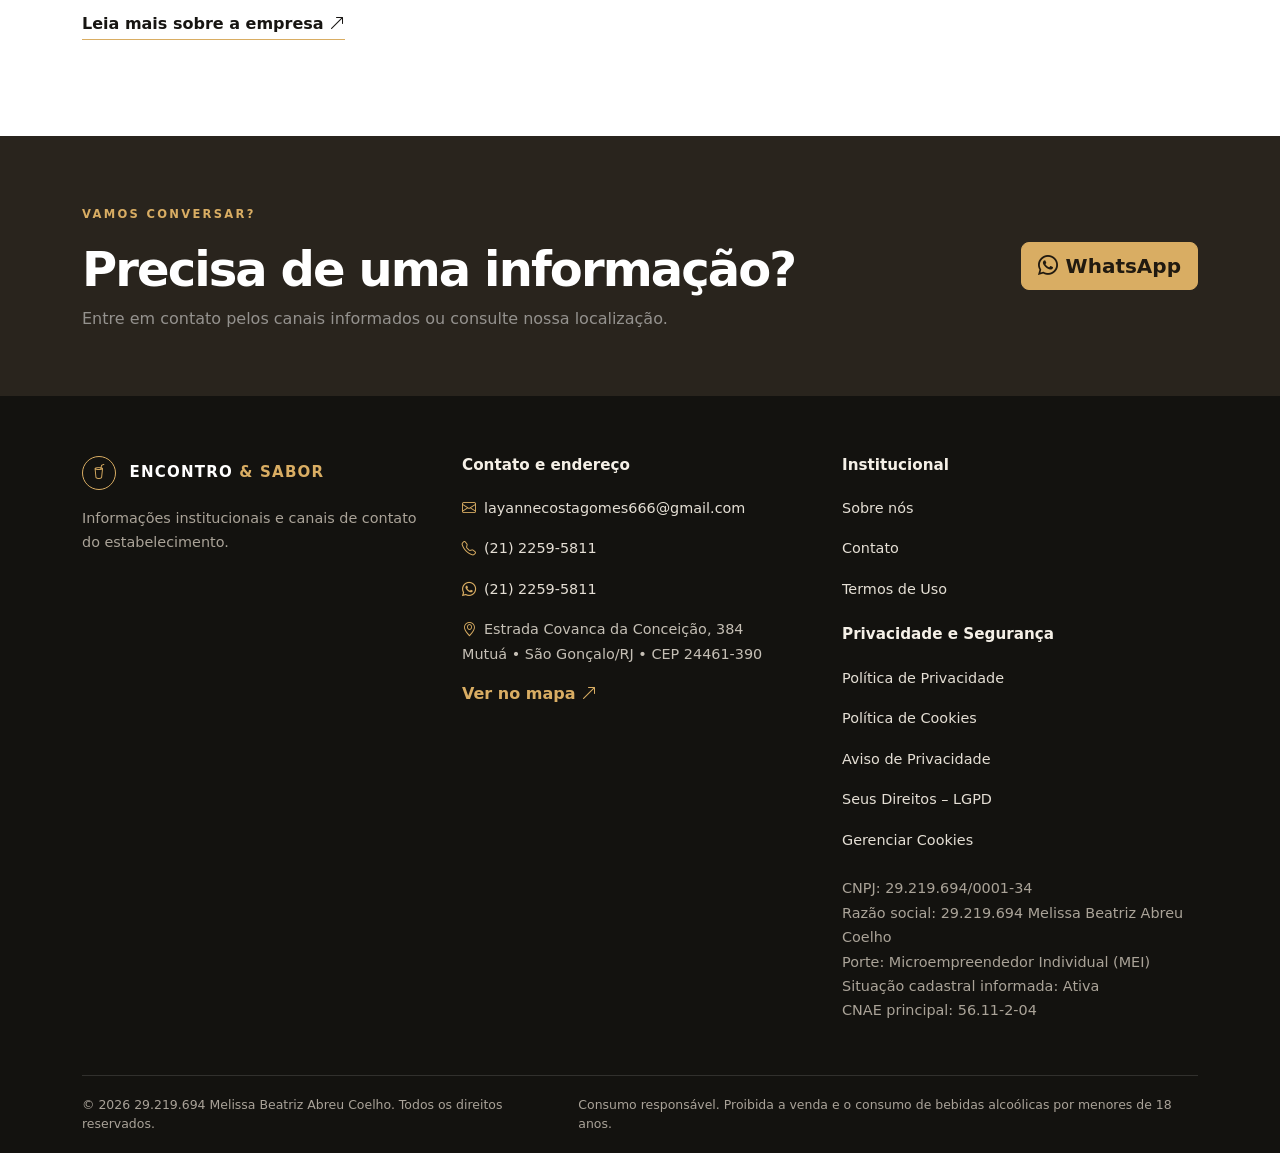
==== commit 5fa31540: "Add files via upload" ====
--- a/index.html
+++ b/index.html
@@ -87,7 +87,7 @@
     <div class="row g-4 pb-4">
       <div class="col-lg-4"><a class="navbar-brand fw-bold text-white" href="#inicio"><span class="brand-mark"><i class="bi bi-cup-straw"></i></span> ENCONTRO<span class="gold"> &amp; SABOR</span></a><p class="footer-muted mt-3">Informações institucionais e canais de contato do estabelecimento.</p></div>
       <div class="col-sm-6 col-lg-4"><h3 class="footer-title">Contato e endereço</h3><p><i class="bi bi-envelope me-2 gold"></i><a href="mailto:layannecostagomes666@gmail.com">layannecostagomes666@gmail.com</a></p><p><i class="bi bi-telephone me-2 gold"></i><a href="tel:+552122595811">(21) 2259-5811</a></p><p><i class="bi bi-whatsapp me-2 gold"></i><a href="https://wa.me/552122595811" target="_blank" rel="noopener">(21) 2259-5811</a></p><p><i class="bi bi-geo-alt me-2 gold"></i>Estrada Covanca da Conceição, 384<br>Mutuá • São Gonçalo/RJ • CEP 24461-390</p><a class="footer-map" href="https://www.google.com/maps/search/?api=1&query=Estrada+Covanca+da+Conceicao+384+Mutua+Sao+Goncalo+RJ+24461-390" target="_blank" rel="noopener">Ver no mapa <i class="bi bi-arrow-up-right"></i></a></div>
-      <div class="col-sm-6 col-lg-4"><h3 class="footer-title">Informações legais</h3><p><a href="sobre.html">Sobre a empresa</a></p><p><a href="privacidade.html">Política de Privacidade e LGPD</a></p><p><a href="termos.html">Termos de Uso</a></p><p class="footer-muted small">CNPJ: 29.219.694/0001-34<br>Razão social: 29.219.694 Melissa Beatriz Abreu Coelho<br>Porte: Microempreendedor Individual (MEI)<br>Situação cadastral informada: Ativa<br>CNAE principal: 56.11-2-04</p></div>
+      <div class="col-sm-6 col-lg-4"><h3 class="footer-title">Institucional</h3><p><a href="sobre.html">Sobre nós</a></p><p><a href="contato.html">Contato</a></p><p><a href="termos.html">Termos de Uso</a></p><h3 class="footer-title mt-4">Privacidade e Segurança</h3><p><a href="privacidade.html">Política de Privacidade</a></p><p><a href="cookies.html">Política de Cookies</a></p><p><a href="aviso-privacidade.html">Aviso de Privacidade</a></p><p><a href="direitos-lgpd.html">Seus Direitos – LGPD</a></p><p><a href="gerenciar-cookies.html">Gerenciar Cookies</a></p><p class="footer-muted small mt-4">CNPJ: 29.219.694/0001-34<br>Razão social: 29.219.694 Melissa Beatriz Abreu Coelho<br>Porte: Microempreendedor Individual (MEI)<br>Situação cadastral informada: Ativa<br>CNAE principal: 56.11-2-04</p></div>
     </div>
     <div class="footer-bottom d-flex flex-column flex-md-row justify-content-between gap-2"><span>© <span id="year"></span> 29.219.694 Melissa Beatriz Abreu Coelho. Todos os direitos reservados.</span><span>Consumo responsável. Proibida a venda e o consumo de bebidas alcoólicas por menores de 18 anos.</span></div>
   </div>
--- a/styles.css
+++ b/styles.css
@@ -1,3 +1,9 @@
 :root{--ink:#171512;--ink2:#211e19;--gold:#d9ad63;--cream:#f5f0e7;--muted:#77736c}
 *{scroll-behavior:smooth}body{font-family:Inter,system-ui,-apple-system,"Segoe UI",sans-serif;color:var(--ink);background:#fff}a{color:inherit}.site-nav{background:rgba(20,18,15,.97);padding:15px 0;z-index:1000}.navbar-brand{letter-spacing:.08em;font-size:.94rem}.brand-mark{display:inline-grid;place-items:center;width:34px;height:34px;border:1px solid var(--gold);border-radius:50%;color:var(--gold);margin-right:7px}.gold{color:var(--gold)}.nav-link{font-size:.92rem;color:#eee!important}.btn-gold{background:var(--gold);border-color:var(--gold);color:#211a10;font-weight:700}.btn-gold:hover{background:#e8c17d;border-color:#e8c17d;color:#171512}.hero{min-height:720px;display:flex;align-items:center;position:relative;color:#fff;background:url("assets/fachada.jpg") center 48%/cover no-repeat}.hero-shade{position:absolute;inset:0;background:linear-gradient(90deg,rgba(12,11,10,.9),rgba(12,11,10,.55) 55%,rgba(12,11,10,.18))}.hero-content{position:relative;padding-top:100px;padding-bottom:75px}.eyebrow{font-size:.72rem;font-weight:800;letter-spacing:.2em;color:var(--gold);display:inline-block;margin-bottom:18px}.eyebrow.dark{color:#9c7137}.hero h1{font-size:clamp(2.7rem,6vw,5.3rem);font-weight:800;line-height:1.04;letter-spacing:-.045em;max-width:800px}.hero h1 em{font-family:Georgia,serif;font-weight:400;color:var(--gold)}.hero .lead{max-width:590px;color:#e1ddd6;font-size:1.1rem;line-height:1.75}.hero-note{font-size:.84rem;color:#e6dfd5;margin-top:35px}.section-space{padding:100px 0}.section-title{font-size:clamp(2.1rem,4vw,3.5rem);font-weight:800;letter-spacing:-.04em;line-height:1.1;margin:0 0 20px}.muted{color:var(--muted);line-height:1.85}.feature-card{height:100%;padding:34px 28px;border:1px solid #e9e3d9;border-radius:5px;transition:.25s}.feature-card:hover{transform:translateY(-5px);box-shadow:0 18px 45px #1b160d12}.feature-icon{font-size:1.7rem;color:#a77939;margin-bottom:22px}.feature-card h3{font-size:1.15rem;font-weight:750;margin-bottom:12px}.feature-card p{color:var(--muted);font-size:.94rem;line-height:1.7;margin:0}.gallery-section{background:var(--ink);padding:100px 0}.gallery-img{width:100%;object-fit:cover;border-radius:4px;display:block;filter:saturate(.82);transition:filter .3s}.gallery-img:hover{filter:saturate(1.1)}.gallery-tall{height:520px}.gallery-wide{height:250px}.gallery-small{height:250px}.gallery-banner{height:310px;margin-top:12px;object-position:center 58%}.text-link{font-weight:750;text-decoration:none;border-bottom:1px solid var(--gold);padding-bottom:6px}.about-photo{position:relative}.about-photo img{width:100%;height:420px;object-fit:cover;border-radius:4px}.photo-stamp{position:absolute;right:-12px;bottom:25px;background:var(--gold);padding:18px 27px;color:var(--ink);display:flex;flex-direction:column;line-height:1}.photo-stamp span{font-size:.65rem;letter-spacing:.18em;font-weight:800}.photo-stamp strong{font-size:2rem}.visit-band{background:#29241d;padding:65px 0;color:white}.visit-band h2{font-size:clamp(2rem,4vw,3rem);font-weight:800;letter-spacing:-.04em}.footer{background:#13120f;color:#f5f0e7;padding:60px 0 20px}.footer-title{font-size:.95rem;font-weight:800;margin-bottom:22px}.footer p{font-size:.9rem;color:#c5bfb5;line-height:1.7}.footer a{text-decoration:none;color:#e5dfd5}.footer a:hover{color:var(--gold)}.footer-muted{color:#aaa398!important}.footer-map{color:var(--gold)!important;font-weight:700}.footer-bottom{border-top:1px solid #ffffff20;padding-top:20px;margin-top:12px;color:#a9a298;font-size:.78rem}.whatsapp-float{position:fixed;right:22px;bottom:22px;width:56px;height:56px;border-radius:50%;background:#1fa855;color:#fff;display:grid;place-items:center;font-size:1.7rem;z-index:999;box-shadow:0 8px 24px #0004;text-decoration:none}.whatsapp-float:hover{color:#fff;background:#168c45}.legal-page{background:var(--cream);min-height:100vh}.legal-content{max-width:900px;padding-top:75px;padding-bottom:90px}.legal-content h1{margin-bottom:10px}.legal-content h2{font-size:1.25rem;font-weight:800;margin:34px 0 12px}.legal-content p,.legal-content li{color:#555047;line-height:1.85}.legal-content a{color:#8d6229}.legal-content ul{padding-left:22px}.notice{background:#fff;border-left:4px solid var(--gold);padding:18px 20px;margin-top:35px;font-size:.92rem}
 @media(max-width:767px){.hero{min-height:690px;background-position:58% center}.hero-content{padding-top:115px}.section-space,.gallery-section{padding:72px 0}.gallery-tall{height:320px}.gallery-wide{height:220px}.gallery-small{height:170px}.gallery-banner{height:220px}.about-photo img{height:300px}.photo-stamp{right:0}.footer{padding-top:45px}.legal-content{padding-top:55px}.navbar-brand{font-size:.8rem}}
+
+.cookie-preferences{background:#fff;border:1px solid #e4dccf;border-radius:6px;padding:26px;margin-top:30px}
+.cookie-preferences h2{font-size:1.05rem;margin:0 0 7px;font-weight:800}
+.cookie-preferences p{font-size:.9rem;color:#696359}
+.cookie-preferences label{font-weight:650;display:flex;align-items:center;gap:8px}
+.cookie-preferences input{accent-color:#a77939;width:18px;height:18px}
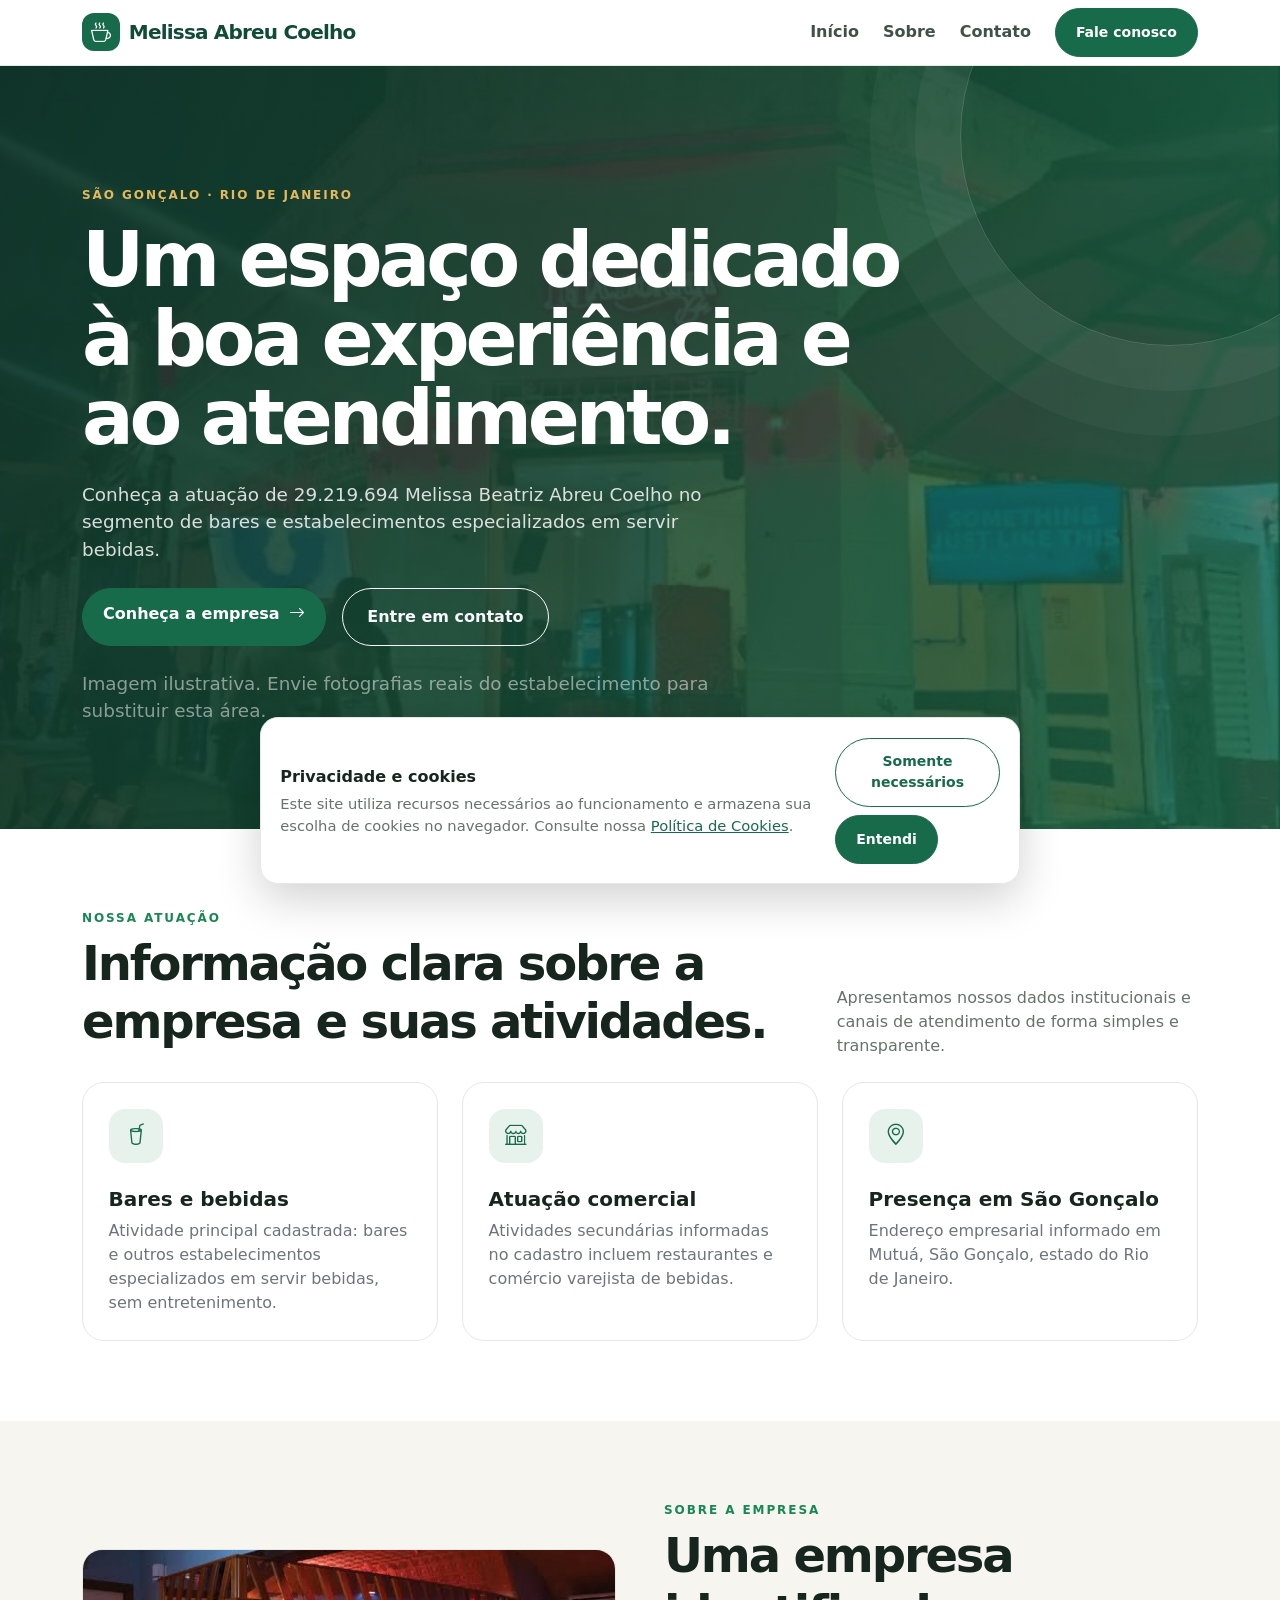
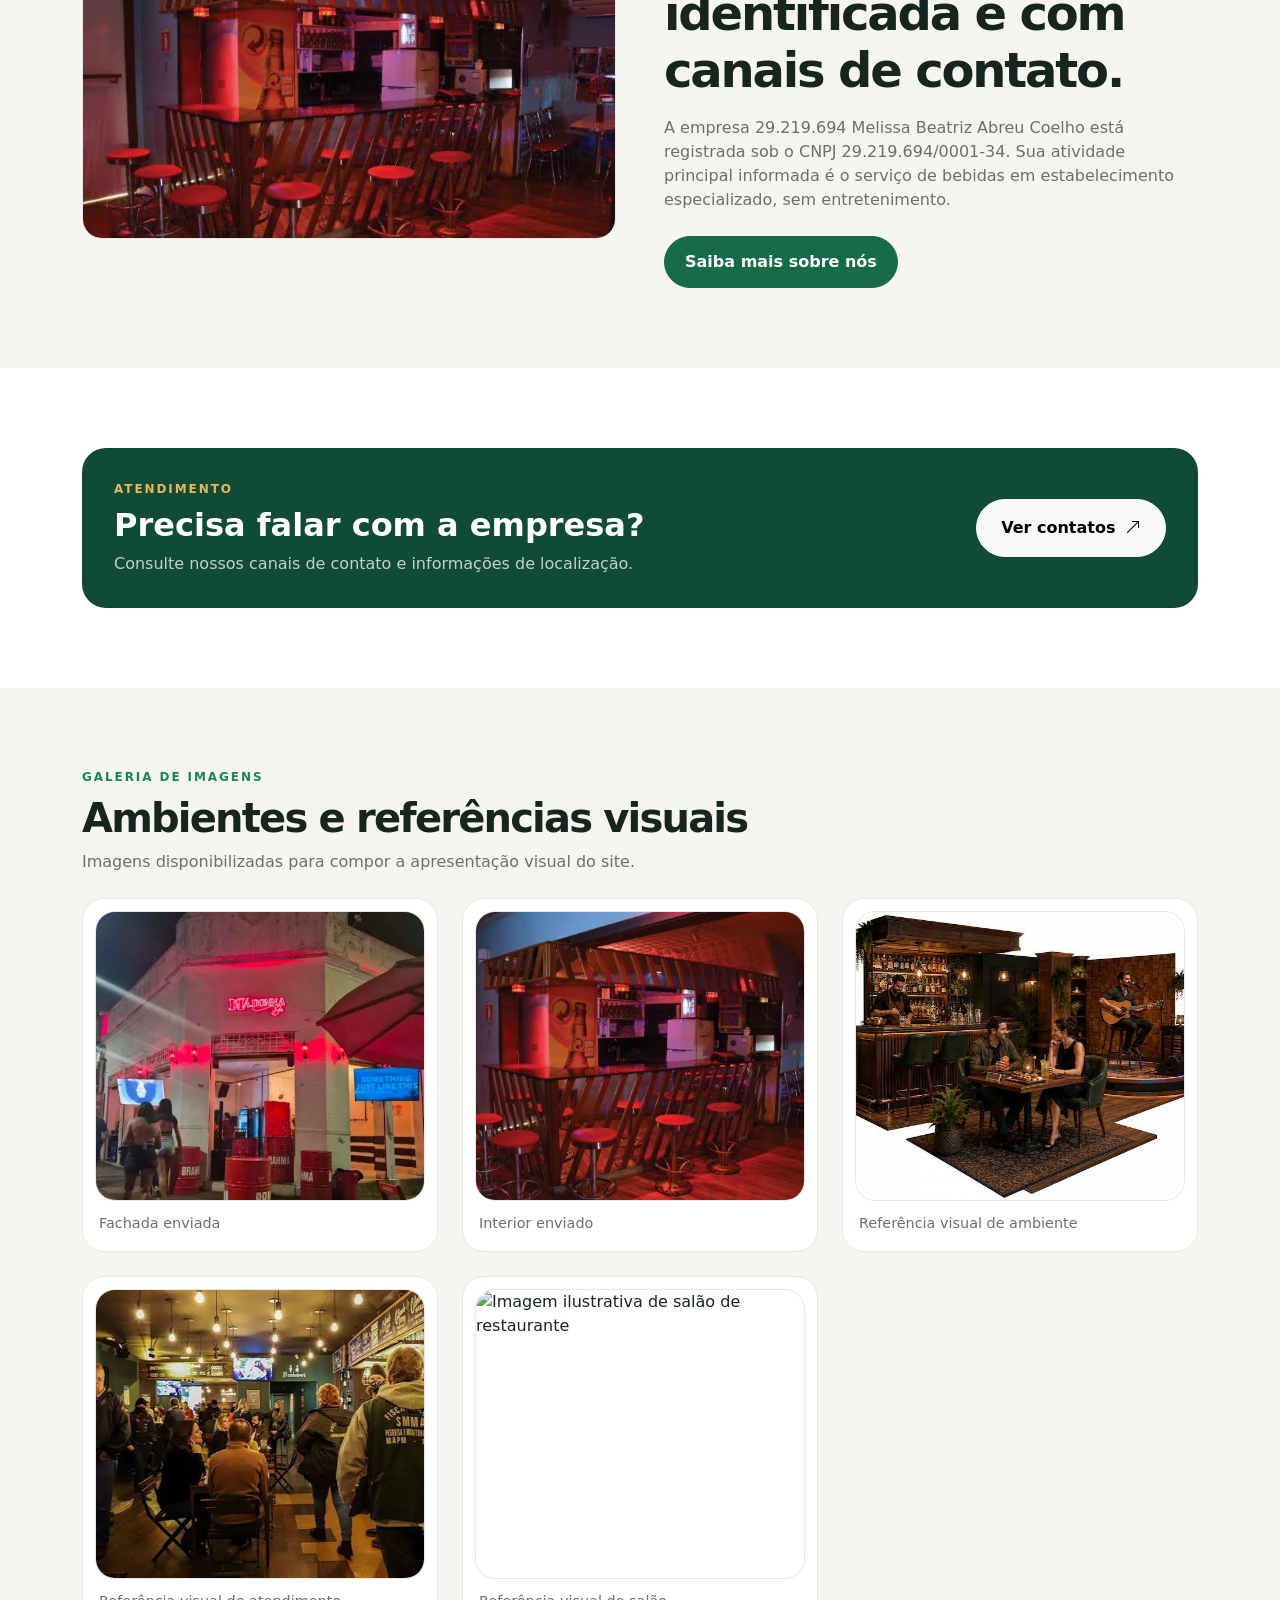
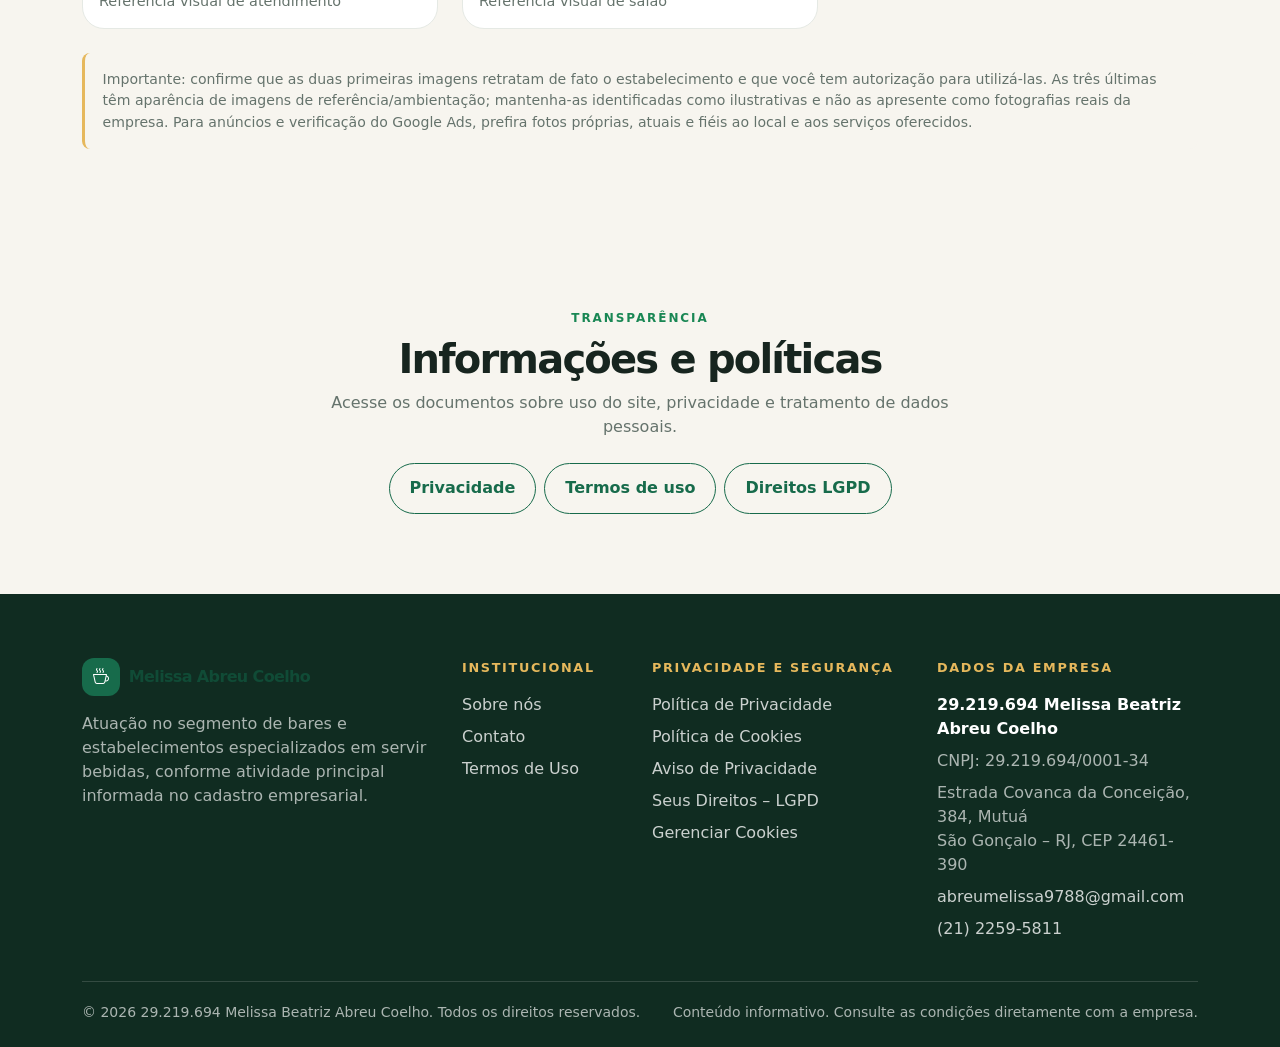
==== commit ce4b7f53: "Add files via upload" ====
--- a/index.html
+++ b/index.html
@@ -1,99 +1,136 @@
 <!doctype html>
 <html lang="pt-BR">
 <head>
-  <meta charset="utf-8">
-  <meta name="viewport" content="width=device-width, initial-scale=1">
-  <meta name="description" content="Conheça o estabelecimento de 29.219.694 Melissa Beatriz Abreu Coelho, em Mutuá, São Gonçalo - RJ. Informações, localização e contato.">
-  <meta name="theme-color" content="#171512">
-  <title>29.219.694 Melissa Beatriz Abreu Coelho | Bar em São Gonçalo</title>
-  <link rel="preconnect" href="https://cdn.jsdelivr.net">
-  <link href="https://cdn.jsdelivr.net/npm/bootstrap@5.3.3/dist/css/bootstrap.min.css" rel="stylesheet">
-  <link href="https://cdn.jsdelivr.net/npm/bootstrap-icons@1.11.3/font/bootstrap-icons.min.css" rel="stylesheet">
-  <link href="styles.css" rel="stylesheet">
+<meta charset="utf-8">
+<meta name="viewport" content="width=device-width, initial-scale=1">
+<meta name="description" content="Informações institucionais e canais de contato de 29.219.694 Melissa Beatriz Abreu Coelho, em São Gonçalo, RJ.">
+<title>Início | 29.219.694 Melissa Beatriz Abreu Coelho</title>
+<link href="https://cdn.jsdelivr.net/npm/bootstrap@5.3.3/dist/css/bootstrap.min.css" rel="stylesheet">
+<link rel="stylesheet" href="https://cdn.jsdelivr.net/npm/bootstrap-icons@1.11.3/font/bootstrap-icons.min.css">
+<link rel="stylesheet" href="assets/css/style.css">
 </head>
 <body>
-<nav class="navbar navbar-expand-lg navbar-dark fixed-top site-nav">
-  <div class="container">
-    <a class="navbar-brand fw-bold" href="#inicio"><span class="brand-mark"><i class="bi bi-cup-straw"></i></span> <span>ENCONTRO<span class="gold"> &amp; SABOR</span></span></a>
-    <button class="navbar-toggler" type="button" data-bs-toggle="collapse" data-bs-target="#navMain" aria-controls="navMain" aria-expanded="false" aria-label="Abrir menu"><span class="navbar-toggler-icon"></span></button>
-    <div class="collapse navbar-collapse" id="navMain">
-      <ul class="navbar-nav ms-auto align-items-lg-center gap-lg-3">
-        <li class="nav-item"><a class="nav-link" href="#experiencia">O ambiente</a></li>
-        <li class="nav-item"><a class="nav-link" href="#galeria">Galeria</a></li>
-        <li class="nav-item"><a class="nav-link" href="#sobre">Sobre</a></li>
-        <li class="nav-item"><a class="nav-link" href="#contato">Contato</a></li>
-        <li class="nav-item"><a class="btn btn-gold btn-sm px-3" href="https://wa.me/552122595811" target="_blank" rel="noopener"><i class="bi bi-whatsapp me-1"></i> Fale conosco</a></li>
-      </ul>
-    </div>
+<nav class="navbar navbar-expand-lg sticky-top">
+ <div class="container">
+  <a class="navbar-brand d-flex align-items-center" href="index.html"><span class="brand-mark"><i class="bi bi-cup-hot"></i></span><span>Melissa Abreu Coelho</span></a>
+  <button class="navbar-toggler" type="button" data-bs-toggle="collapse" data-bs-target="#mainNav" aria-controls="mainNav" aria-expanded="false" aria-label="Abrir menu"><span class="navbar-toggler-icon"></span></button>
+  <div class="collapse navbar-collapse" id="mainNav">
+   <ul class="navbar-nav ms-auto align-items-lg-center gap-lg-2">
+    <li class="nav-item"><a class="nav-link" href="index.html">Início</a></li>
+    <li class="nav-item"><a class="nav-link" href="sobre.html">Sobre</a></li>
+    <li class="nav-item"><a class="nav-link" href="contato.html">Contato</a></li>
+    <li class="nav-item ms-lg-2"><a class="btn btn-brand btn-sm" href="contato.html">Fale conosco</a></li>
+   </ul>
   </div>
+ </div>
 </nav>
 
-<header id="inicio" class="hero">
-  <div class="hero-shade"></div>
-  <div class="container hero-content">
-    <span class="eyebrow"><i class="bi bi-geo-alt-fill me-2"></i>MUTUÁ • SÃO GONÇALO / RJ</span>
-    <h1>Um lugar para <em>desacelerar</em><br>e aproveitar o momento.</h1>
-    <p class="lead">Conheça nosso espaço e encontre as informações para chegar, entrar em contato e saber mais sobre o estabelecimento.</p>
-    <div class="d-flex flex-wrap gap-3 mt-4">
-      <a class="btn btn-gold btn-lg" href="#contato">Como chegar <i class="bi bi-arrow-up-right ms-2"></i></a>
-      <a class="btn btn-outline-light btn-lg" href="#galeria">Conheça o ambiente</a>
-    </div>
-    <div class="hero-note"><i class="bi bi-info-circle me-2"></i>Atendimento presencial. Consulte diretamente a disponibilidade e as informações antes da visita.</div>
+<main>
+<section class="hero">
+ <div class="container">
+  <div class="eyebrow mb-3">São Gonçalo · Rio de Janeiro</div>
+  <h1>Um espaço dedicado à boa experiência e ao atendimento.</h1>
+  <p class="mt-4">Conheça a atuação de 29.219.694 Melissa Beatriz Abreu Coelho no segmento de bares e estabelecimentos especializados em servir bebidas.</p>
+  <div class="d-flex flex-wrap gap-3 mt-4">
+   <a class="btn btn-brand" href="sobre.html">Conheça a empresa <i class="bi bi-arrow-right ms-1"></i></a>
+   <a class="btn btn-outline-light rounded-pill px-4 py-3 fw-bold" href="contato.html">Entre em contato</a>
   </div>
-</header>
-
-<main>
-<section id="experiencia" class="section-space">
-  <div class="container">
-    <div class="row align-items-end mb-5">
-      <div class="col-lg-7"><span class="eyebrow dark">O ESPAÇO</span><h2 class="section-title">Seu próximo ponto de encontro.</h2></div>
-      <div class="col-lg-5"><p class="muted mb-0">Um ambiente pensado para receber quem busca uma pausa na rotina. Veja as imagens e fale com a equipe para confirmar detalhes de funcionamento e atendimento.</p></div>
-    </div>
-    <div class="row g-4">
-      <div class="col-md-4"><div class="feature-card"><div class="feature-icon"><i class="bi bi-people"></i></div><h3>Um espaço para estar junto</h3><p>Um convite para reunir amigos e aproveitar bons momentos com respeito e tranquilidade.</p></div></div>
-      <div class="col-md-4"><div class="feature-card"><div class="feature-icon"><i class="bi bi-cup-hot"></i></div><h3>Atendimento no local</h3><p>Estabelecimento especializado em servir bebidas. Consulte a equipe sobre opções disponíveis.</p></div></div>
-      <div class="col-md-4"><div class="feature-card"><div class="feature-icon"><i class="bi bi-geo-alt"></i></div><h3>Em São Gonçalo</h3><p>Estamos no bairro Mutuá. Confira o endereço completo e planeje sua visita.</p></div></div>
-    </div>
+  <p class="small mt-4 mb-0 text-white-50">Imagem ilustrativa. Envie fotografias reais do estabelecimento para substituir esta área.</p>
+ </div>
+</section>
+<section class="section">
+ <div class="container">
+  <div class="row align-items-end g-3 mb-4">
+   <div class="col-lg-8"><div class="eyebrow text-success mb-2">Nossa atuação</div><h2 class="section-title display-5">Informação clara sobre a empresa e suas atividades.</h2></div>
+   <div class="col-lg-4"><p class="section-lead mb-0">Apresentamos nossos dados institucionais e canais de atendimento de forma simples e transparente.</p></div>
   </div>
+  <div class="row g-4">
+   <div class="col-md-4"><div class="feature-card"><div class="icon-tile mb-4"><i class="bi bi-cup-straw"></i></div><h3 class="h5 fw-bold">Bares e bebidas</h3><p class="text-secondary mb-0">Atividade principal cadastrada: bares e outros estabelecimentos especializados em servir bebidas, sem entretenimento.</p></div></div>
+   <div class="col-md-4"><div class="feature-card"><div class="icon-tile mb-4"><i class="bi bi-shop"></i></div><h3 class="h5 fw-bold">Atuação comercial</h3><p class="text-secondary mb-0">Atividades secundárias informadas no cadastro incluem restaurantes e comércio varejista de bebidas.</p></div></div>
+   <div class="col-md-4"><div class="feature-card"><div class="icon-tile mb-4"><i class="bi bi-geo-alt"></i></div><h3 class="h5 fw-bold">Presença em São Gonçalo</h3><p class="text-secondary mb-0">Endereço empresarial informado em Mutuá, São Gonçalo, estado do Rio de Janeiro.</p></div></div>
+  </div>
+ </div>
+</section>
+<section class="section section-soft">
+ <div class="container">
+  <div class="row g-5 align-items-center">
+   <div class="col-lg-6"><img class="gallery-img" src="assets/img/interior-enviado.jpg" alt="Imagem do interior de um bar enviada para apresentação institucional"></div>
+   <div class="col-lg-6"><div class="eyebrow text-success mb-2">Sobre a empresa</div><h2 class="section-title display-5">Uma empresa identificada e com canais de contato.</h2><p class="section-lead mt-3">A empresa 29.219.694 Melissa Beatriz Abreu Coelho está registrada sob o CNPJ 29.219.694/0001-34. Sua atividade principal informada é o serviço de bebidas em estabelecimento especializado, sem entretenimento.</p><a href="sobre.html" class="btn btn-brand mt-2">Saiba mais sobre nós</a></div>
+  </div>
+ </div>
+</section>
+<section class="section">
+ <div class="container"><div class="info-strip">
+  <div class="row align-items-center g-3"><div class="col-lg-8"><div class="eyebrow">Atendimento</div><h2 class="h2 fw-bold mt-2">Precisa falar com a empresa?</h2><p class="mb-0">Consulte nossos canais de contato e informações de localização.</p></div><div class="col-lg-4 text-lg-end"><a href="contato.html" class="btn btn-light rounded-pill fw-bold px-4 py-3">Ver contatos <i class="bi bi-arrow-up-right ms-1"></i></a></div></div>
+ </div></div>
 </section>
 
-<section id="galeria" class="gallery-section section-space">
-  <div class="container">
-    <div class="text-center mb-5"><span class="eyebrow">UM OLHAR PELO AMBIENTE</span><h2 class="section-title text-white">Conheça nosso espaço</h2><p class="text-white-50 mb-0">Imagens ilustrativas enviadas para apresentação do estabelecimento.</p></div>
-    <div class="row g-3 gallery-grid">
-      <div class="col-lg-6"><img src="assets/fachada.jpg" class="gallery-img gallery-tall" alt="Fachada de estabelecimento comercial iluminada à noite" loading="lazy"></div>
-      <div class="col-lg-6"><div class="row g-3"><div class="col-12"><img src="assets/ambiente-bar.jpg" class="gallery-img gallery-wide" alt="Balcão e área interna de bar" loading="lazy"></div><div class="col-6"><img src="assets/ambiente-publico.jpg" class="gallery-img gallery-small" alt="Pessoas em ambiente de bar" loading="lazy"></div><div class="col-6"><img src="assets/ambiente-restaurante.jpg" class="gallery-img gallery-small" alt="Ambiente interno com mesas" loading="lazy"></div></div></div>
-      <div class="col-12"><img src="assets/ambiente-musica.jpg" class="gallery-img gallery-banner" alt="Ambiente de bar com balcão, mesas e espaço de apresentação" loading="lazy"></div>
-    </div>
+<section class="section section-soft">
+ <div class="container">
+  <div class="eyebrow text-success mb-2">Galeria de imagens</div>
+  <h2 class="section-title display-6">Ambientes e referências visuais</h2>
+  <p class="section-lead mb-4">Imagens disponibilizadas para compor a apresentação visual do site.</p>
+  <div class="row g-4">
+   <div class="col-md-6 col-lg-4"><div class="gallery-card"><img class="gallery-img" src="assets/img/fachada-enviada.jpg" alt="Fachada enviada"><p>Fachada enviada</p></div></div>
+   <div class="col-md-6 col-lg-4"><div class="gallery-card"><img class="gallery-img" src="assets/img/interior-enviado.jpg" alt="Interior de bar enviado"><p>Interior enviado</p></div></div>
+   <div class="col-md-6 col-lg-4"><div class="gallery-card"><img class="gallery-img" src="assets/img/ambiente-ilustrativo-1.jpg" alt="Imagem ilustrativa de ambiente de bar"><p>Referência visual de ambiente</p></div></div>
+   <div class="col-md-6 col-lg-4"><div class="gallery-card"><img class="gallery-img" src="assets/img/ambiente-ilustrativo-2.jpg" alt="Imagem ilustrativa de pessoas em ambiente de bar"><p>Referência visual de atendimento</p></div></div>
+   <div class="col-md-6 col-lg-4"><div class="gallery-card"><img class="gallery-img" src="assets/img/ambiente-ilustrativo-3.jpg" alt="Imagem ilustrativa de salão de restaurante"><p>Referência visual de salão</p></div></div>
   </div>
+  <p class="image-disclaimer mt-4 mb-0">Importante: confirme que as duas primeiras imagens retratam de fato o estabelecimento e que você tem autorização para utilizá-las. As três últimas têm aparência de imagens de referência/ambientação; mantenha-as identificadas como ilustrativas e não as apresente como fotografias reais da empresa. Para anúncios e verificação do Google Ads, prefira fotos próprias, atuais e fiéis ao local e aos serviços oferecidos.</p>
+ </div>
 </section>
 
-<section id="sobre" class="section-space">
-  <div class="container">
-    <div class="row g-5 align-items-center">
-      <div class="col-lg-6"><span class="eyebrow dark">QUEM SOMOS</span><h2 class="section-title">Informação clara, atendimento próximo.</h2><p class="muted">A empresa <strong>29.219.694 Melissa Beatriz Abreu Coelho</strong> atua no segmento de bares e estabelecimentos especializados em servir bebidas, sem entretenimento, conforme a atividade econômica informada no cadastro empresarial.</p><p class="muted">Nossa página reúne informações institucionais, localização e canais de contato para facilitar sua comunicação com o estabelecimento.</p><a href="sobre.html" class="text-link">Leia mais sobre a empresa <i class="bi bi-arrow-up-right"></i></a></div>
-      <div class="col-lg-6"><div class="about-photo"><img src="assets/ambiente-restaurante.jpg" alt="Interior de ambiente de atendimento" loading="lazy"><div class="photo-stamp"><span>DESDE</span><strong>2017</strong></div></div></div>
-    </div>
-  </div>
-</section>
-
-<section class="visit-band">
-  <div class="container"><div class="row align-items-center g-3"><div class="col-lg-8"><span class="eyebrow">VAMOS CONVERSAR?</span><h2>Precisa de uma informação?</h2><p class="mb-0 text-white-50">Entre em contato pelos canais informados ou consulte nossa localização.</p></div><div class="col-lg-4 text-lg-end"><a class="btn btn-gold btn-lg" href="https://wa.me/552122595811" target="_blank" rel="noopener"><i class="bi bi-whatsapp me-2"></i>WhatsApp</a></div></div></div>
+<section class="section section-soft">
+ <div class="container text-center"><div class="eyebrow text-success mb-2">Transparência</div><h2 class="section-title display-6">Informações e políticas</h2><p class="section-lead mx-auto">Acesse os documentos sobre uso do site, privacidade e tratamento de dados pessoais.</p><div class="d-flex flex-wrap justify-content-center gap-2 mt-4"><a class="btn btn-outline-brand" href="privacidade.html">Privacidade</a><a class="btn btn-outline-brand" href="termos.html">Termos de uso</a><a class="btn btn-outline-brand" href="direitos-lgpd.html">Direitos LGPD</a></div></div>
 </section>
 </main>
 
-<footer id="contato" class="footer">
-  <div class="container">
-    <div class="row g-4 pb-4">
-      <div class="col-lg-4"><a class="navbar-brand fw-bold text-white" href="#inicio"><span class="brand-mark"><i class="bi bi-cup-straw"></i></span> ENCONTRO<span class="gold"> &amp; SABOR</span></a><p class="footer-muted mt-3">Informações institucionais e canais de contato do estabelecimento.</p></div>
-      <div class="col-sm-6 col-lg-4"><h3 class="footer-title">Contato e endereço</h3><p><i class="bi bi-envelope me-2 gold"></i><a href="mailto:layannecostagomes666@gmail.com">layannecostagomes666@gmail.com</a></p><p><i class="bi bi-telephone me-2 gold"></i><a href="tel:+552122595811">(21) 2259-5811</a></p><p><i class="bi bi-whatsapp me-2 gold"></i><a href="https://wa.me/552122595811" target="_blank" rel="noopener">(21) 2259-5811</a></p><p><i class="bi bi-geo-alt me-2 gold"></i>Estrada Covanca da Conceição, 384<br>Mutuá • São Gonçalo/RJ • CEP 24461-390</p><a class="footer-map" href="https://www.google.com/maps/search/?api=1&query=Estrada+Covanca+da+Conceicao+384+Mutua+Sao+Goncalo+RJ+24461-390" target="_blank" rel="noopener">Ver no mapa <i class="bi bi-arrow-up-right"></i></a></div>
-      <div class="col-sm-6 col-lg-4"><h3 class="footer-title">Institucional</h3><p><a href="sobre.html">Sobre nós</a></p><p><a href="contato.html">Contato</a></p><p><a href="termos.html">Termos de Uso</a></p><h3 class="footer-title mt-4">Privacidade e Segurança</h3><p><a href="privacidade.html">Política de Privacidade</a></p><p><a href="cookies.html">Política de Cookies</a></p><p><a href="aviso-privacidade.html">Aviso de Privacidade</a></p><p><a href="direitos-lgpd.html">Seus Direitos – LGPD</a></p><p><a href="gerenciar-cookies.html">Gerenciar Cookies</a></p><p class="footer-muted small mt-4">CNPJ: 29.219.694/0001-34<br>Razão social: 29.219.694 Melissa Beatriz Abreu Coelho<br>Porte: Microempreendedor Individual (MEI)<br>Situação cadastral informada: Ativa<br>CNAE principal: 56.11-2-04</p></div>
-    </div>
-    <div class="footer-bottom d-flex flex-column flex-md-row justify-content-between gap-2"><span>© <span id="year"></span> 29.219.694 Melissa Beatriz Abreu Coelho. Todos os direitos reservados.</span><span>Consumo responsável. Proibida a venda e o consumo de bebidas alcoólicas por menores de 18 anos.</span></div>
+<footer class="site-footer">
+ <div class="container">
+  <div class="row g-4">
+   <div class="col-lg-4">
+    <a class="navbar-brand text-white d-inline-flex align-items-center mb-3" href="index.html"><span class="brand-mark"><i class="bi bi-cup-hot"></i></span><span>Melissa Abreu Coelho</span></a>
+    <p class="footer-muted">Atuação no segmento de bares e estabelecimentos especializados em servir bebidas, conforme atividade principal informada no cadastro empresarial.</p>
+   </div>
+   <div class="col-6 col-lg-2">
+    <div class="footer-heading">Institucional</div>
+    <ul class="list-unstyled d-grid gap-2">
+     <li><a href="sobre.html">Sobre nós</a></li><li><a href="contato.html">Contato</a></li><li><a href="termos.html">Termos de Uso</a></li>
+    </ul>
+   </div>
+   <div class="col-6 col-lg-3">
+    <div class="footer-heading">Privacidade e segurança</div>
+    <ul class="list-unstyled d-grid gap-2">
+     <li><a href="privacidade.html">Política de Privacidade</a></li><li><a href="cookies.html">Política de Cookies</a></li><li><a href="aviso-privacidade.html">Aviso de Privacidade</a></li><li><a href="direitos-lgpd.html">Seus Direitos – LGPD</a></li><li><a href="gerenciar-cookies.html">Gerenciar Cookies</a></li>
+    </ul>
+   </div>
+   <div class="col-lg-3">
+    <div class="footer-heading">Dados da empresa</div>
+    <p class="footer-muted mb-2"><strong class="text-white">29.219.694 Melissa Beatriz Abreu Coelho</strong></p>
+    <p class="footer-muted mb-2">CNPJ: 29.219.694/0001-34</p>
+    <p class="footer-muted mb-2">Estrada Covanca da Conceição, 384, Mutuá<br>São Gonçalo – RJ, CEP 24461-390</p>
+    <p class="footer-muted mb-2"><a href="mailto:abreumelissa9788@gmail.com">abreumelissa9788@gmail.com</a></p>
+    <p class="footer-muted mb-0"><a href="tel:+552122595811">(21) 2259-5811</a></p>
+   </div>
   </div>
+  <div class="footer-bottom d-flex flex-column flex-md-row justify-content-between gap-2">
+   <span class="footer-muted small">© <span class="year"></span> 29.219.694 Melissa Beatriz Abreu Coelho. Todos os direitos reservados.</span>
+   <span class="footer-muted small">Conteúdo informativo. Consulte as condições diretamente com a empresa.</span>
+  </div>
+ </div>
 </footer>
-<a class="whatsapp-float" href="https://wa.me/552122595811" target="_blank" rel="noopener" aria-label="Fale pelo WhatsApp"><i class="bi bi-whatsapp"></i></a>
+<div class="cookie-banner" id="cookieBanner" role="dialog" aria-label="Preferências de cookies">
+ <div class="d-flex flex-column flex-md-row gap-3 align-items-md-center justify-content-between">
+  <div><strong>Privacidade e cookies</strong><p class="mb-0 mt-1">Este site utiliza recursos necessários ao funcionamento e armazena sua escolha de cookies no navegador. Consulte nossa <a href="cookies.html">Política de Cookies</a>.</p></div>
+  <div class="d-flex flex-wrap gap-2">
+   <button class="btn btn-sm btn-outline-brand" id="rejectCookies">Somente necessários</button>
+   <button class="btn btn-sm btn-brand" id="acceptCookies">Entendi</button>
+  </div>
+ </div>
+</div>
+
 <script src="https://cdn.jsdelivr.net/npm/bootstrap@5.3.3/dist/js/bootstrap.bundle.min.js"></script>
-<script src="script.js"></script>
-</body>
-</html>
+<script src="assets/js/main.js"></script>
+<script>document.querySelectorAll('.year').forEach(el => el.textContent = new Date().getFullYear());</script>
+</body></html>
--- a/assets/css/style.css
+++ b/assets/css/style.css
@@ -0,0 +1,63 @@
+
+:root{
+  --ink:#17251f; --muted:#65736c; --brand:#176b4b; --brand-dark:#104b36;
+  --accent:#e6b85c; --cream:#f7f5ef; --line:#e5e9e4;
+}
+*{box-sizing:border-box}
+html{scroll-behavior:smooth}
+body{font-family:system-ui,-apple-system,"Segoe UI",sans-serif;color:var(--ink);background:#fff}
+a{color:var(--brand)}
+.navbar{background:rgba(255,255,255,.96);backdrop-filter:blur(10px);border-bottom:1px solid var(--line)}
+.navbar-brand{font-weight:800;letter-spacing:-.04em;color:var(--brand-dark)!important}
+.brand-mark{display:inline-grid;place-items:center;width:38px;height:38px;border-radius:12px;background:var(--brand);color:#fff;margin-right:.55rem}
+.nav-link{font-weight:600;color:#405148!important}
+.nav-link:hover,.nav-link:focus{color:var(--brand)!important}
+.btn-brand{background:var(--brand);border-color:var(--brand);color:#fff;font-weight:700;border-radius:999px;padding:.8rem 1.25rem}
+.btn-brand:hover{background:var(--brand-dark);border-color:var(--brand-dark);color:#fff}
+.btn-outline-brand{border:1px solid var(--brand);color:var(--brand);border-radius:999px;font-weight:700;padding:.8rem 1.25rem}
+.btn-outline-brand:hover{background:var(--brand);color:#fff}
+.hero{background:linear-gradient(115deg,rgba(13,48,35,.92),rgba(23,107,75,.78)),url('../img/fachada-enviada.jpg') center/cover;color:#fff;padding:7.5rem 0 6.5rem;position:relative;overflow:hidden}
+.hero:after{content:"";position:absolute;width:420px;height:420px;border:1px solid rgba(255,255,255,.18);border-radius:50%;right:-100px;top:-140px;box-shadow:0 0 0 45px rgba(255,255,255,.04),0 0 0 90px rgba(255,255,255,.03)}
+.hero .container{position:relative;z-index:1}
+.eyebrow{text-transform:uppercase;letter-spacing:.16em;font-size:.75rem;font-weight:800;color:var(--accent)}
+.hero h1{font-weight:850;letter-spacing:-.055em;line-height:1.03;font-size:clamp(2.6rem,6vw,5rem);max-width:850px}
+.hero p{font-size:1.15rem;color:rgba(255,255,255,.83);max-width:640px}
+.section{padding:5rem 0}
+.section-soft{background:var(--cream)}
+.section-title{font-weight:850;letter-spacing:-.045em}
+.section-lead{color:var(--muted);max-width:680px}
+.icon-tile{width:54px;height:54px;border-radius:16px;background:#e8f2ed;color:var(--brand);display:grid;place-items:center;font-size:1.35rem}
+.feature-card{height:100%;border:1px solid var(--line);border-radius:22px;padding:1.6rem;background:#fff;transition:transform .2s,box-shadow .2s}
+.feature-card:hover{transform:translateY(-4px);box-shadow:0 16px 35px rgba(20,50,35,.08)}
+.photo-placeholder{min-height:280px;border-radius:24px;background:linear-gradient(135deg,#d9e7de,#f0dfb7);display:grid;place-items:center;color:#365747;text-align:center;padding:2rem}
+.photo-placeholder i{font-size:3rem}
+.info-strip{background:var(--brand-dark);color:#fff;border-radius:24px;padding:2rem}
+.info-strip p{color:rgba(255,255,255,.75)}
+.page-hero{background:var(--cream);padding:4rem 0 3rem}
+.page-hero h1{font-weight:850;letter-spacing:-.05em}
+.content-card{border:1px solid var(--line);border-radius:20px;padding:clamp(1.25rem,3vw,2.25rem);background:#fff}
+.content-card h2{font-weight:800;letter-spacing:-.03em;margin-top:1.8rem}
+.content-card h2:first-child{margin-top:0}
+.content-card p,.content-card li{color:#526158;line-height:1.75}
+.contact-item{display:flex;gap:1rem;align-items:flex-start;padding:1.1rem 0;border-bottom:1px solid var(--line)}
+.contact-item:last-child{border:0}
+.contact-item i{font-size:1.2rem;color:var(--brand);margin-top:.15rem}
+.site-footer{background:#102c21;color:#fff;padding:4rem 0 1.5rem}
+.site-footer a{color:rgba(255,255,255,.78);text-decoration:none}
+.site-footer a:hover{color:#fff;text-decoration:underline}
+.footer-heading{font-size:.8rem;text-transform:uppercase;letter-spacing:.13em;color:var(--accent);font-weight:800;margin-bottom:1rem}
+.footer-muted{color:rgba(255,255,255,.65)}
+.footer-bottom{border-top:1px solid rgba(255,255,255,.15);margin-top:2.5rem;padding-top:1.25rem}
+.cookie-banner{position:fixed;z-index:1080;left:1rem;right:1rem;bottom:1rem;max-width:760px;margin:auto;background:#fff;border:1px solid var(--line);box-shadow:0 15px 45px rgba(0,0,0,.18);border-radius:18px;padding:1.2rem;display:none}
+.cookie-banner.show{display:block}
+.cookie-banner p{color:var(--muted);font-size:.92rem}
+.form-control,.form-select{border-radius:12px;padding:.8rem 1rem;border-color:#d8e0da}
+.form-control:focus,.form-select:focus{border-color:var(--brand);box-shadow:0 0 0 .2rem rgba(23,107,75,.12)}
+.small-note{font-size:.88rem;color:var(--muted)}
+@media(max-width:767px){.hero{padding:5.5rem 0 4.5rem}.section{padding:3.7rem 0}.site-footer{padding-top:3rem}}
+
+/* Galeria de imagens enviadas */
+.gallery-img{width:100%;height:290px;object-fit:cover;display:block;border-radius:20px;border:1px solid var(--line)}
+.gallery-card{height:100%;background:#fff;border:1px solid var(--line);border-radius:22px;padding:12px}
+.gallery-card p{color:var(--muted);font-size:.9rem;margin:.75rem .25rem .25rem}
+.image-disclaimer{font-size:.88rem;color:var(--muted);background:#f7f5ef;border-left:3px solid var(--accent);padding:1rem 1.1rem;border-radius:8px}
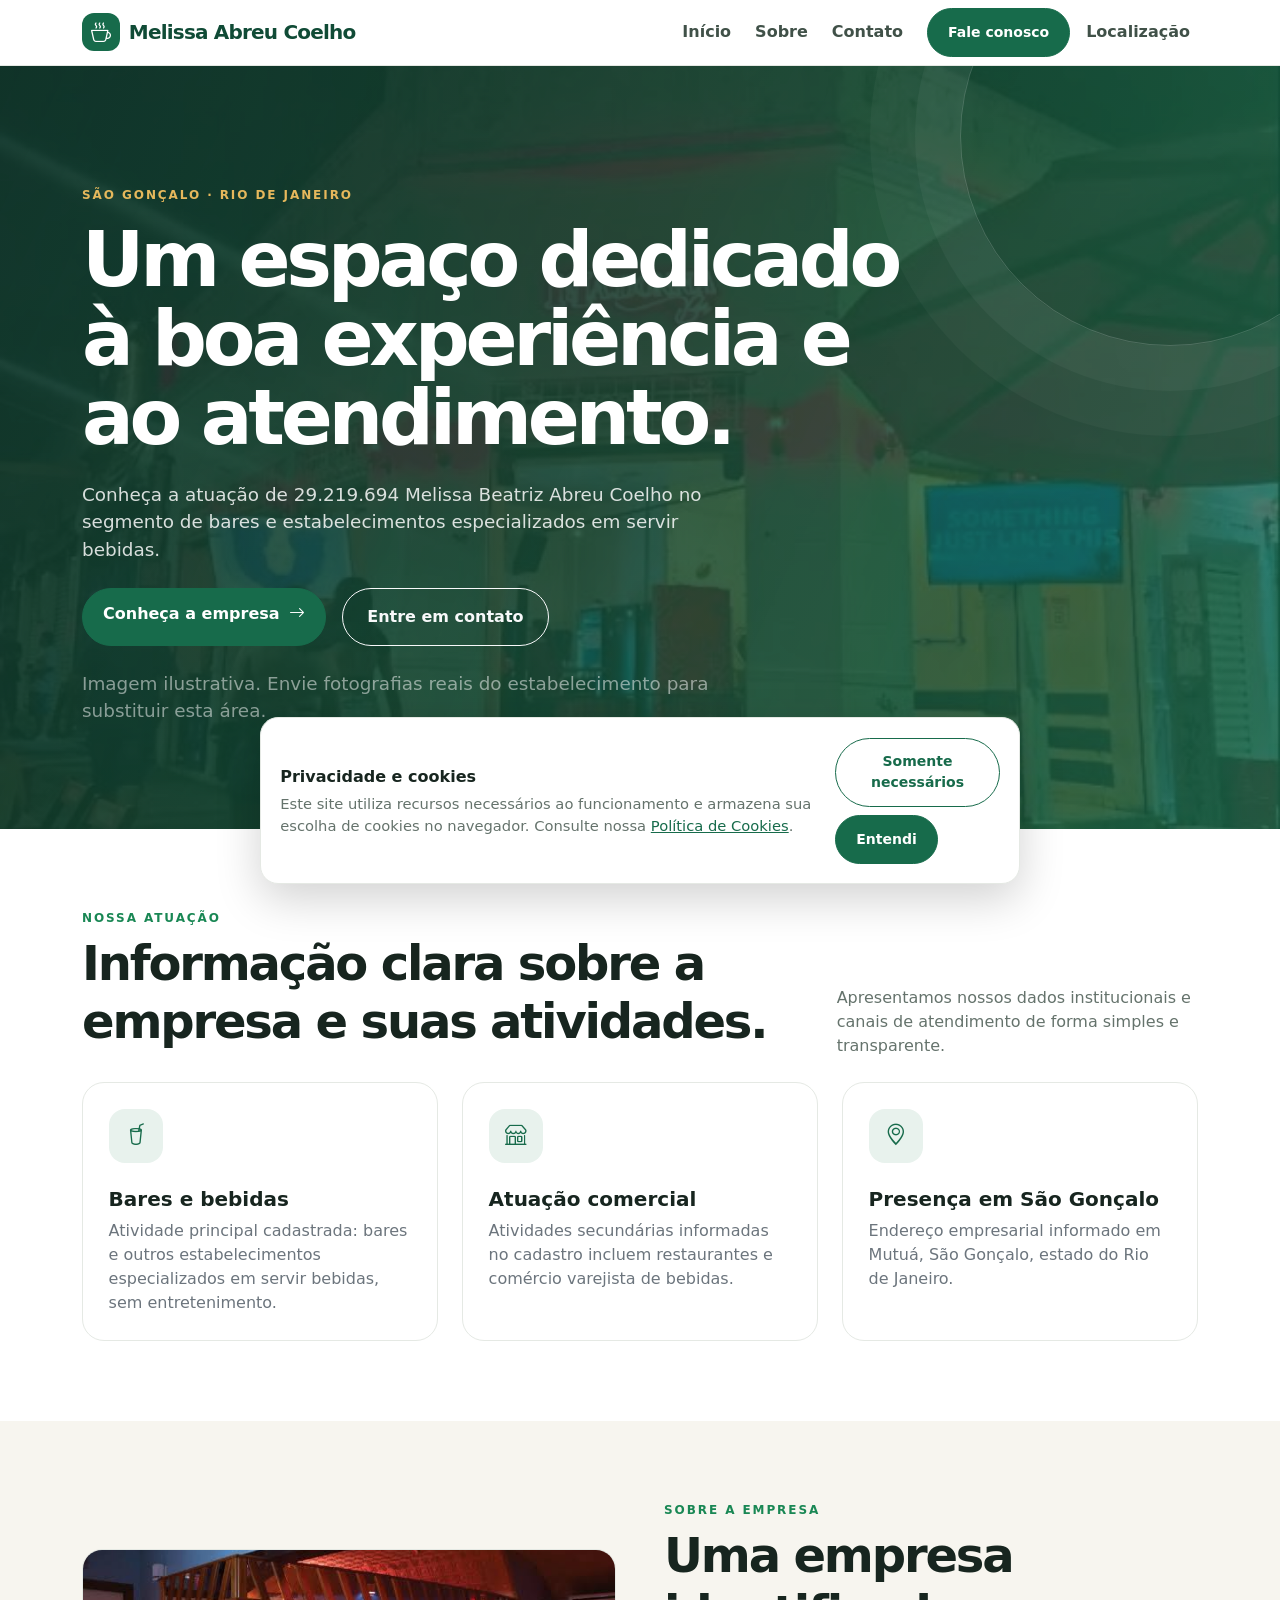
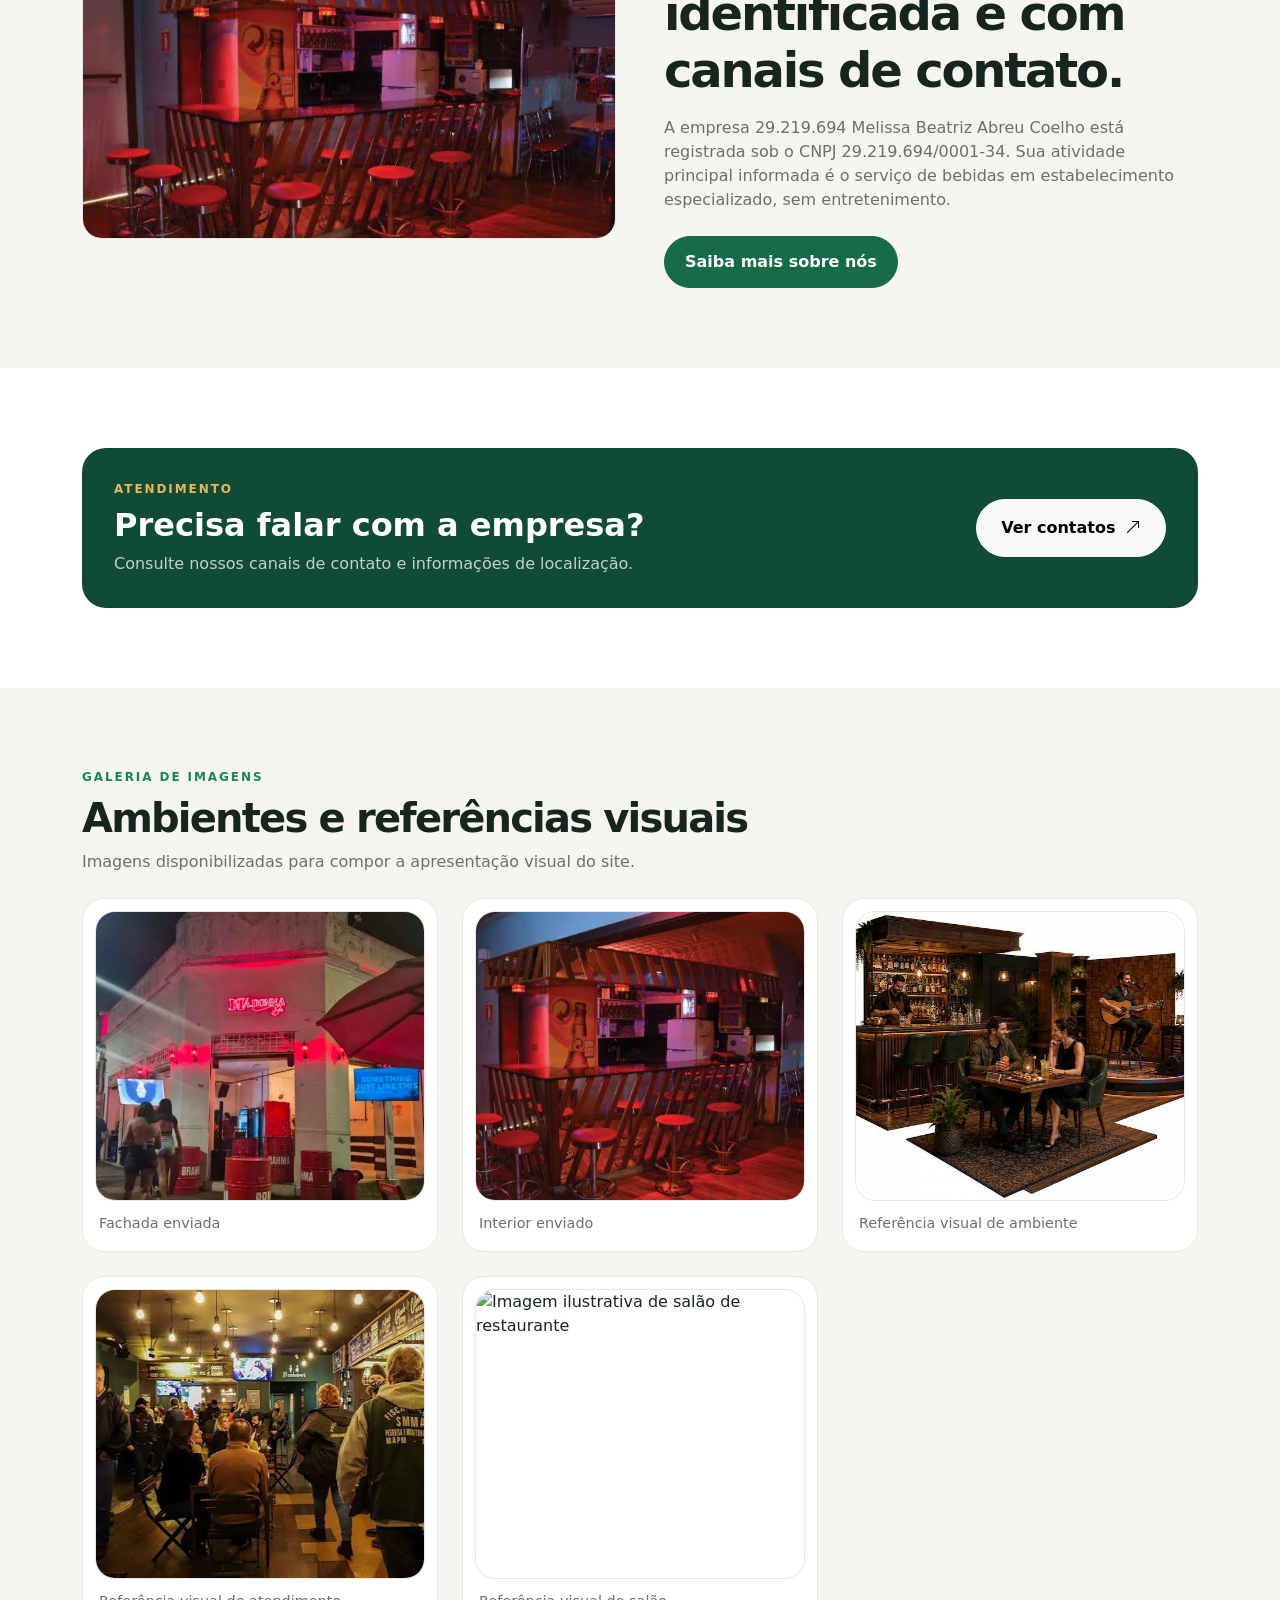
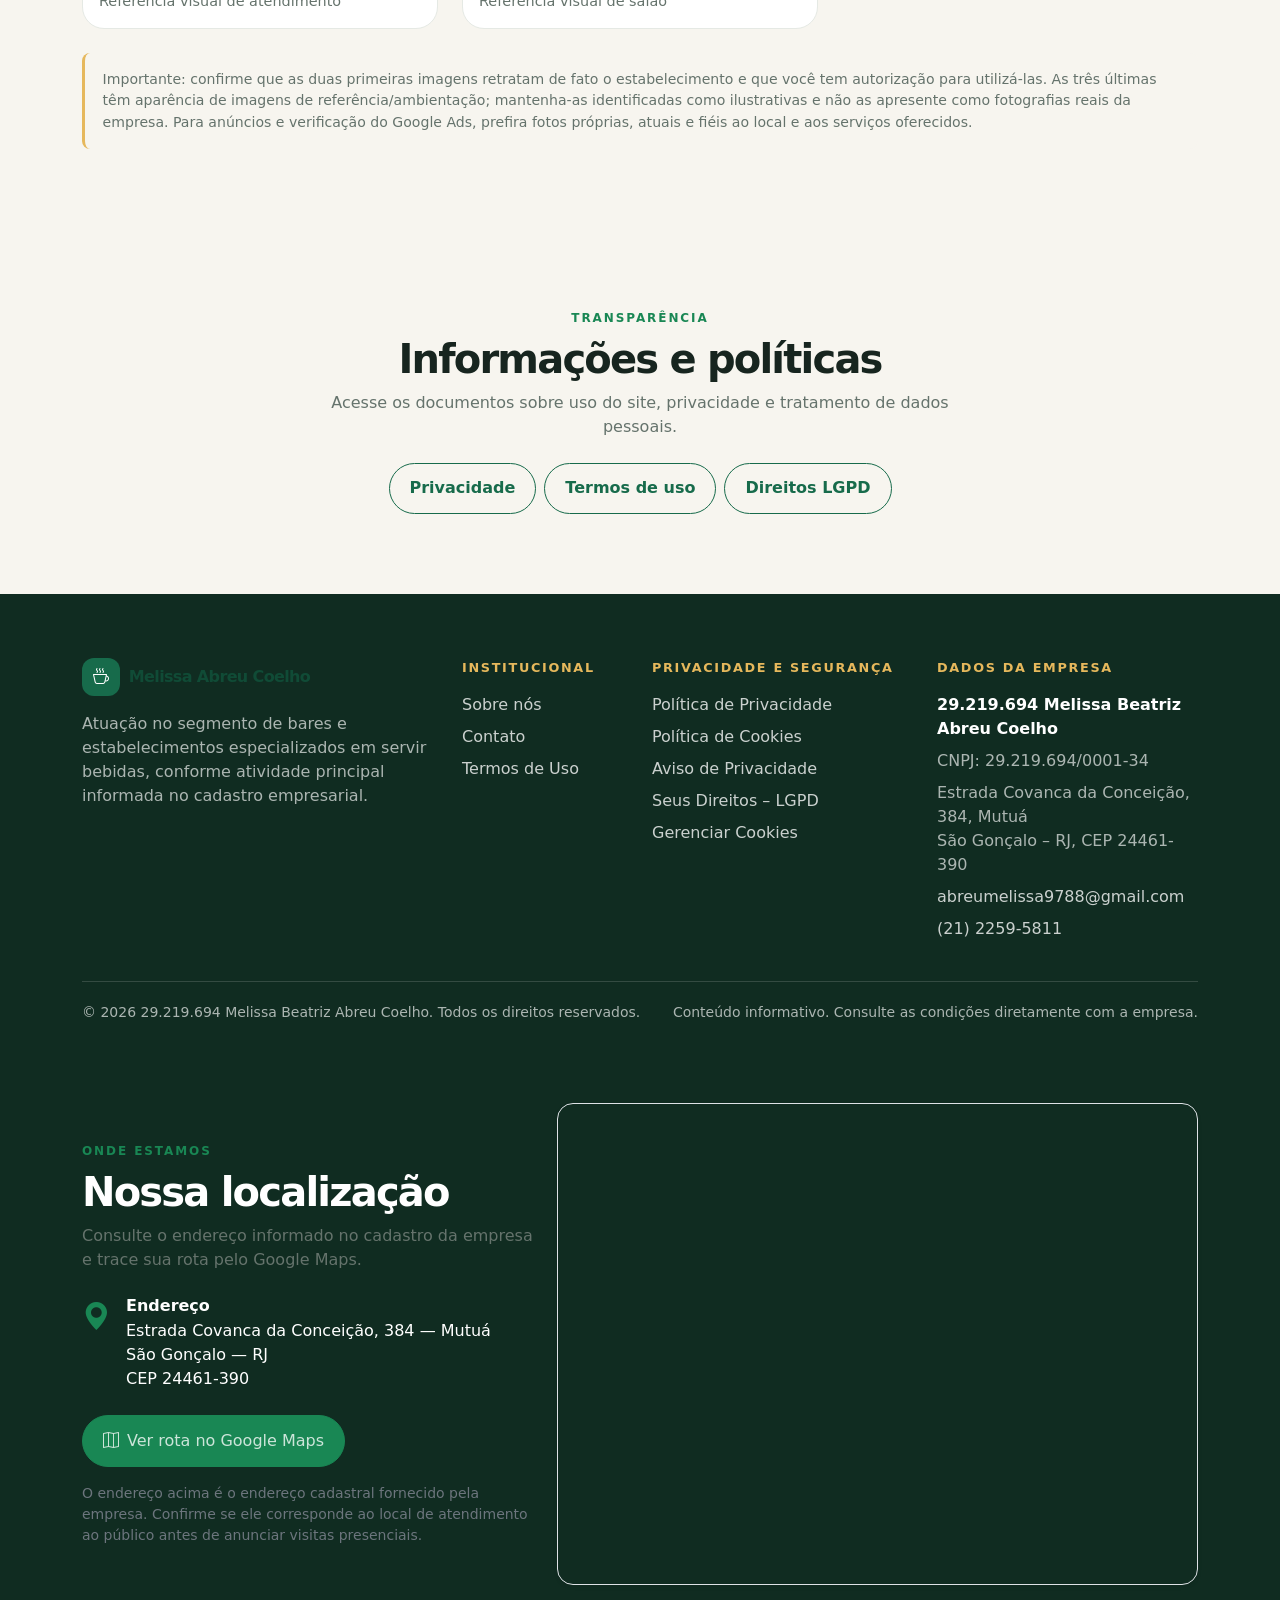
==== commit 04a0aa88: "Add files via upload" ====
--- a/index.html
+++ b/index.html
@@ -20,7 +20,7 @@
     <li class="nav-item"><a class="nav-link" href="sobre.html">Sobre</a></li>
     <li class="nav-item"><a class="nav-link" href="contato.html">Contato</a></li>
     <li class="nav-item ms-lg-2"><a class="btn btn-brand btn-sm" href="contato.html">Fale conosco</a></li>
-   </ul>
+   <li class="nav-item"><a class="nav-link" href="#localizacao">Localização</a></li></ul>
   </div>
  </div>
 </nav>
@@ -119,6 +119,41 @@
    <span class="footer-muted small">Conteúdo informativo. Consulte as condições diretamente com a empresa.</span>
   </div>
  </div>
+
+<section class="section" id="localizacao">
+  <div class="container">
+    <div class="row align-items-center g-4">
+      <div class="col-lg-5">
+        <div class="eyebrow text-success mb-2">Onde estamos</div>
+        <h2 class="section-title display-6">Nossa localização</h2>
+        <p class="section-lead">Consulte o endereço informado no cadastro da empresa e trace sua rota pelo Google Maps.</p>
+        <div class="d-flex align-items-start gap-3 mt-4">
+          <i class="bi bi-geo-alt-fill fs-3 text-success"></i>
+          <div>
+            <h3 class="h6 fw-bold mb-1">Endereço</h3>
+            <p class="mb-0">Estrada Covanca da Conceição, 384 — Mutuá<br>São Gonçalo — RJ<br>CEP 24461-390</p>
+          </div>
+        </div>
+        <a class="btn btn-success mt-4" href="https://www.google.com/maps/search/?api=1&query=Estrada+Covanca+da+Conceicao%2C+384%2C+Mutua%2C+Sao+Goncalo%2C+RJ%2C+24461-390" target="_blank" rel="noopener noreferrer">
+          <i class="bi bi-map me-2"></i>Ver rota no Google Maps
+        </a>
+        <p class="small text-secondary mt-3 mb-0">O endereço acima é o endereço cadastral fornecido pela empresa. Confirme se ele corresponde ao local de atendimento ao público antes de anunciar visitas presenciais.</p>
+      </div>
+      <div class="col-lg-7">
+        <div class="ratio ratio-4x3 rounded-4 overflow-hidden shadow-sm border">
+          <iframe
+            title="Mapa de localização — Estrada Covanca da Conceição, 384, Mutuá, São Gonçalo, RJ"
+            src="https://www.google.com/maps?q=Estrada%20Covanca%20da%20Conceicao%2C%20384%2C%20Mutua%2C%20Sao%20Goncalo%2C%20RJ%2C%2024461-390&output=embed"
+            loading="lazy"
+            referrerpolicy="no-referrer-when-downgrade"
+            allowfullscreen>
+          </iframe>
+        </div>
+      </div>
+    </div>
+  </div>
+</section>
+
 </footer>
 <div class="cookie-banner" id="cookieBanner" role="dialog" aria-label="Preferências de cookies">
  <div class="d-flex flex-column flex-md-row gap-3 align-items-md-center justify-content-between">
--- a/assets/css/style.css
+++ b/assets/css/style.css
@@ -61,3 +61,7 @@
 .gallery-card{height:100%;background:#fff;border:1px solid var(--line);border-radius:22px;padding:12px}
 .gallery-card p{color:var(--muted);font-size:.9rem;margin:.75rem .25rem .25rem}
 .image-disclaimer{font-size:.88rem;color:var(--muted);background:#f7f5ef;border-left:3px solid var(--accent);padding:1rem 1.1rem;border-radius:8px}
+
+/* Seção de localização */
+#localizacao iframe{border:0}
+#localizacao .btn{border-radius:999px;padding:.8rem 1.25rem}
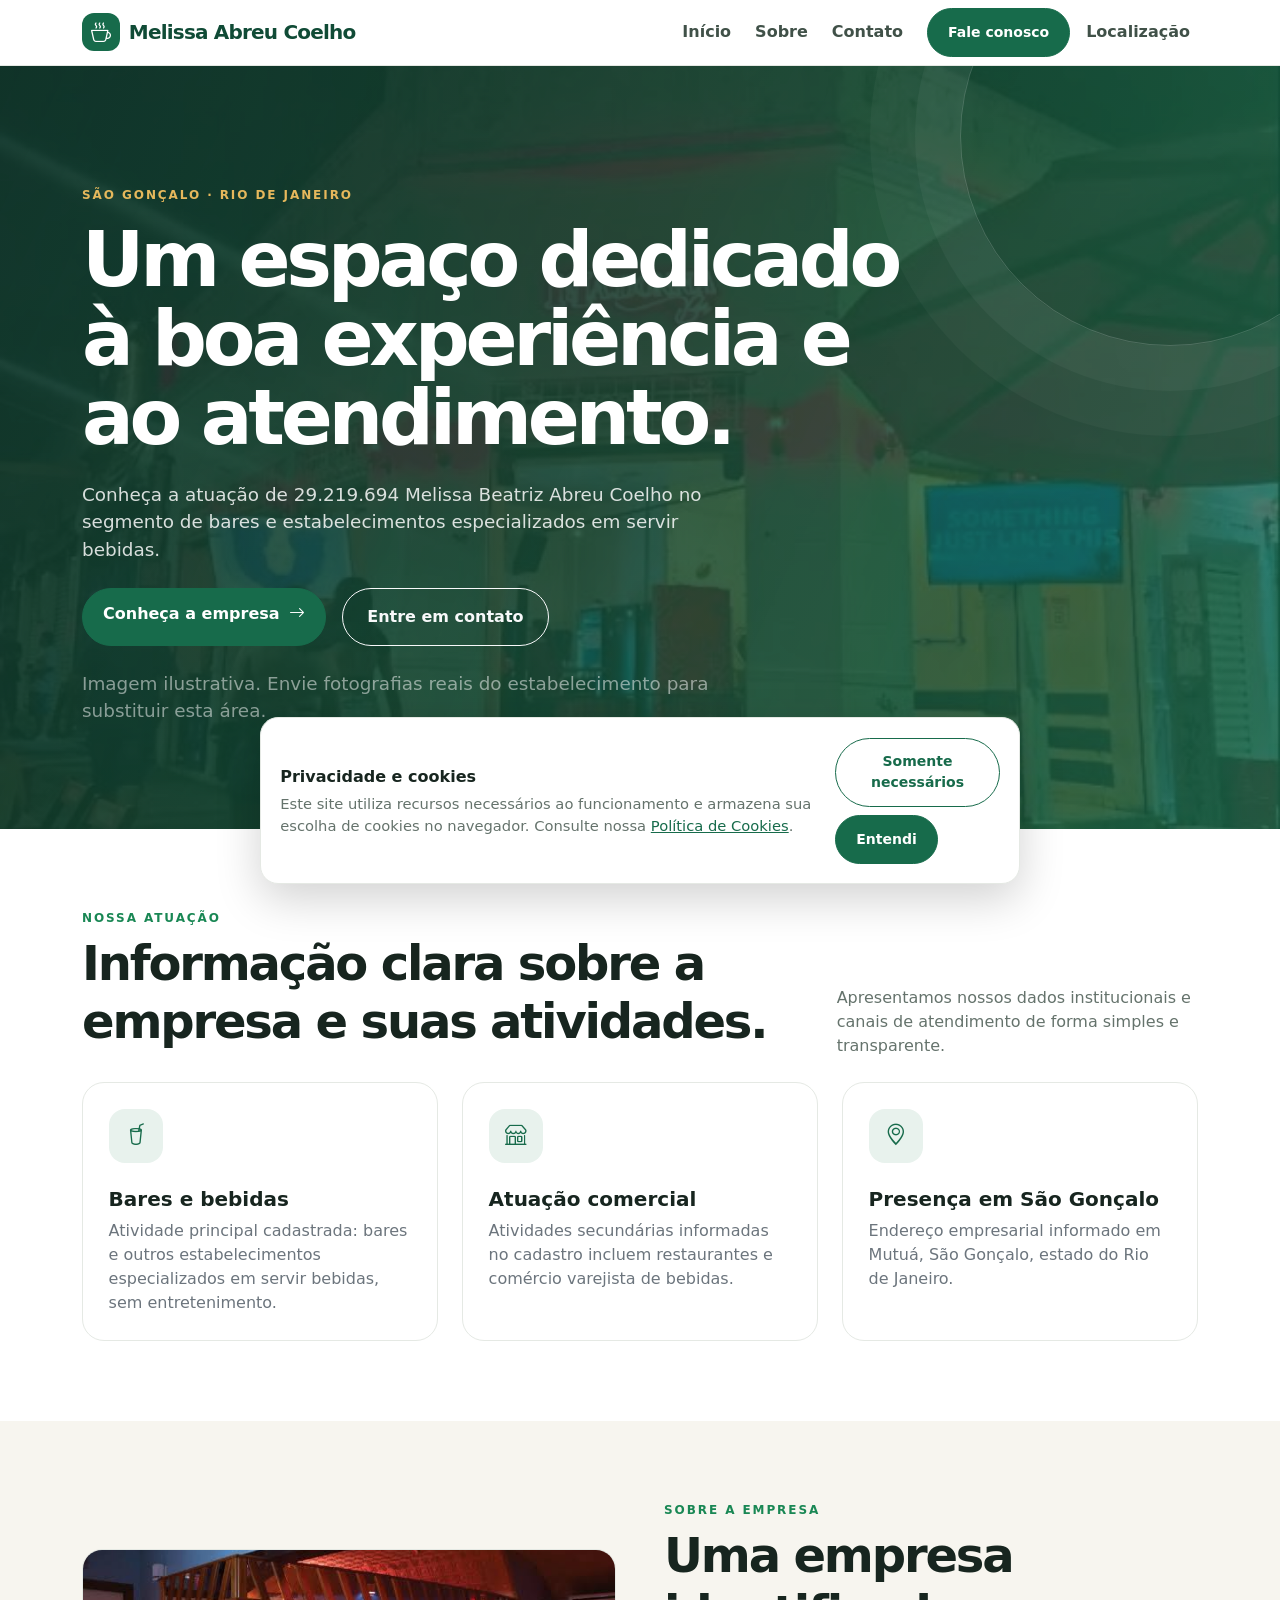
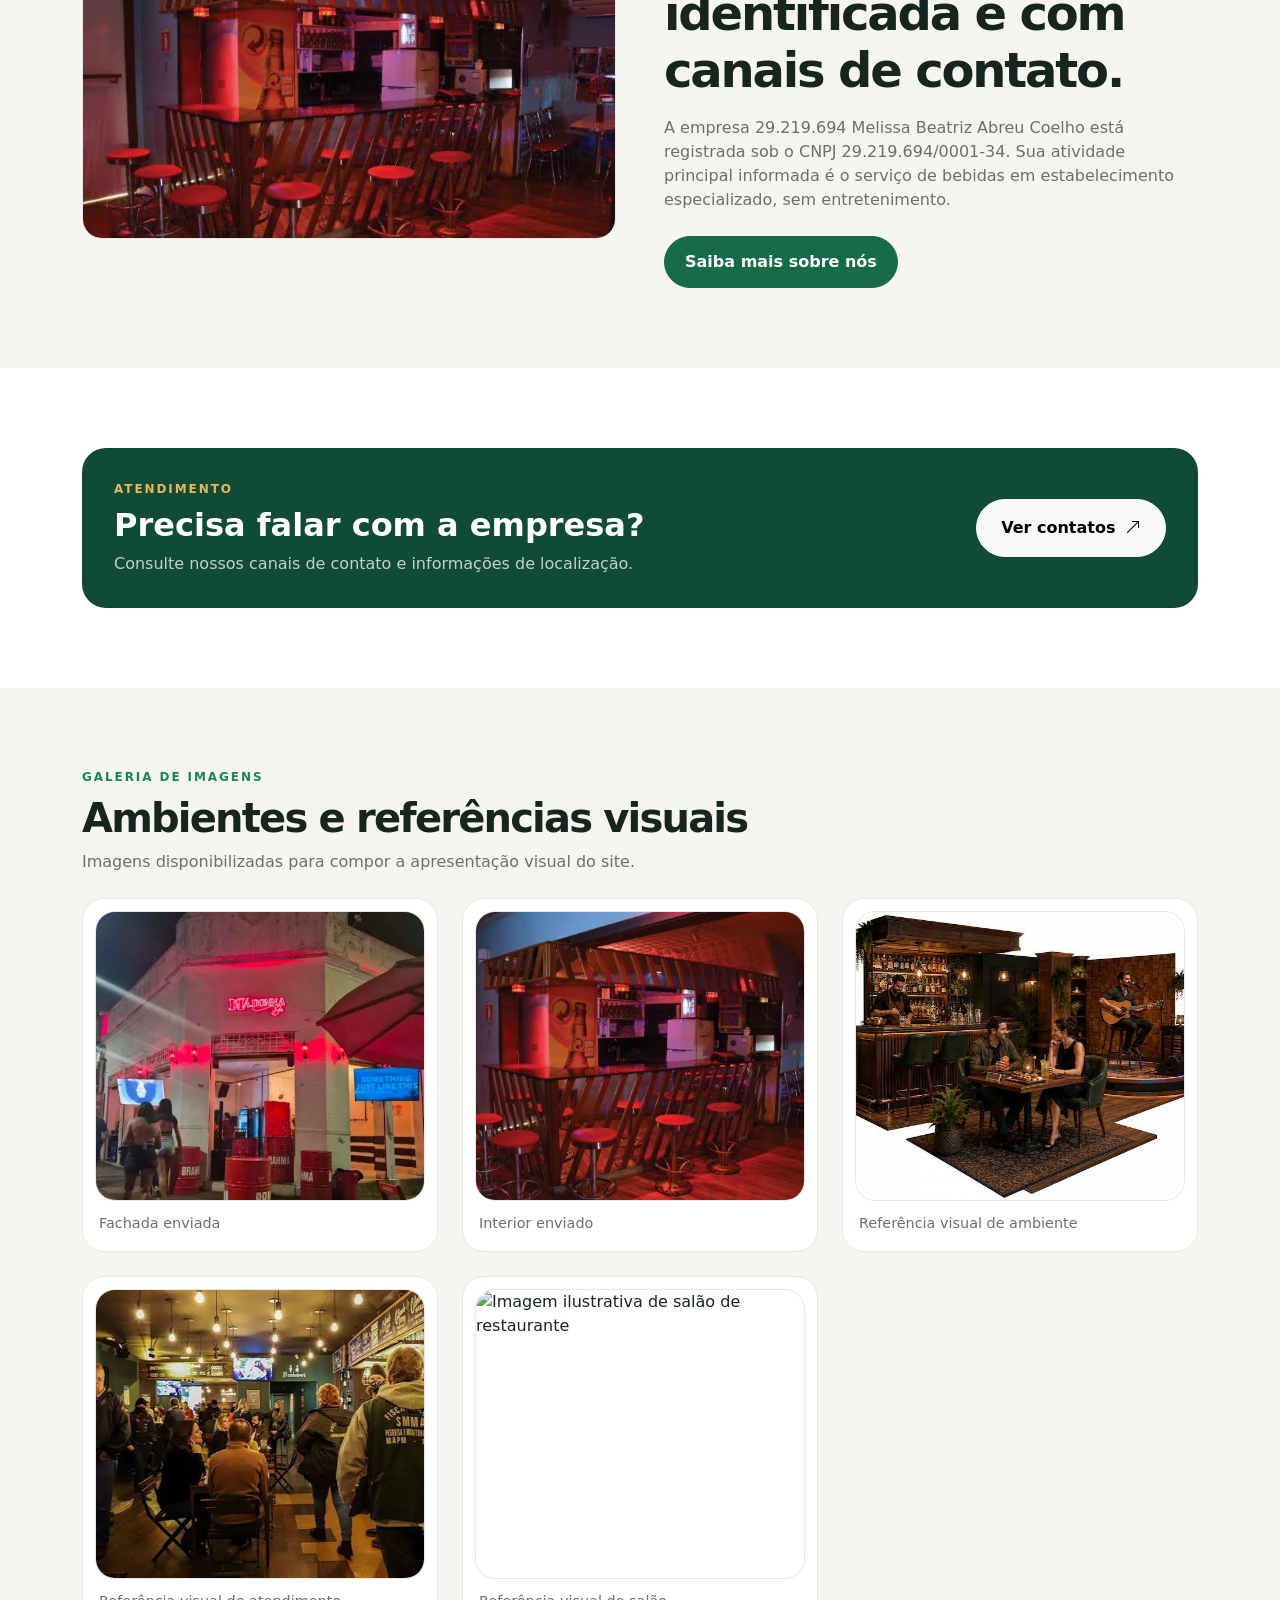
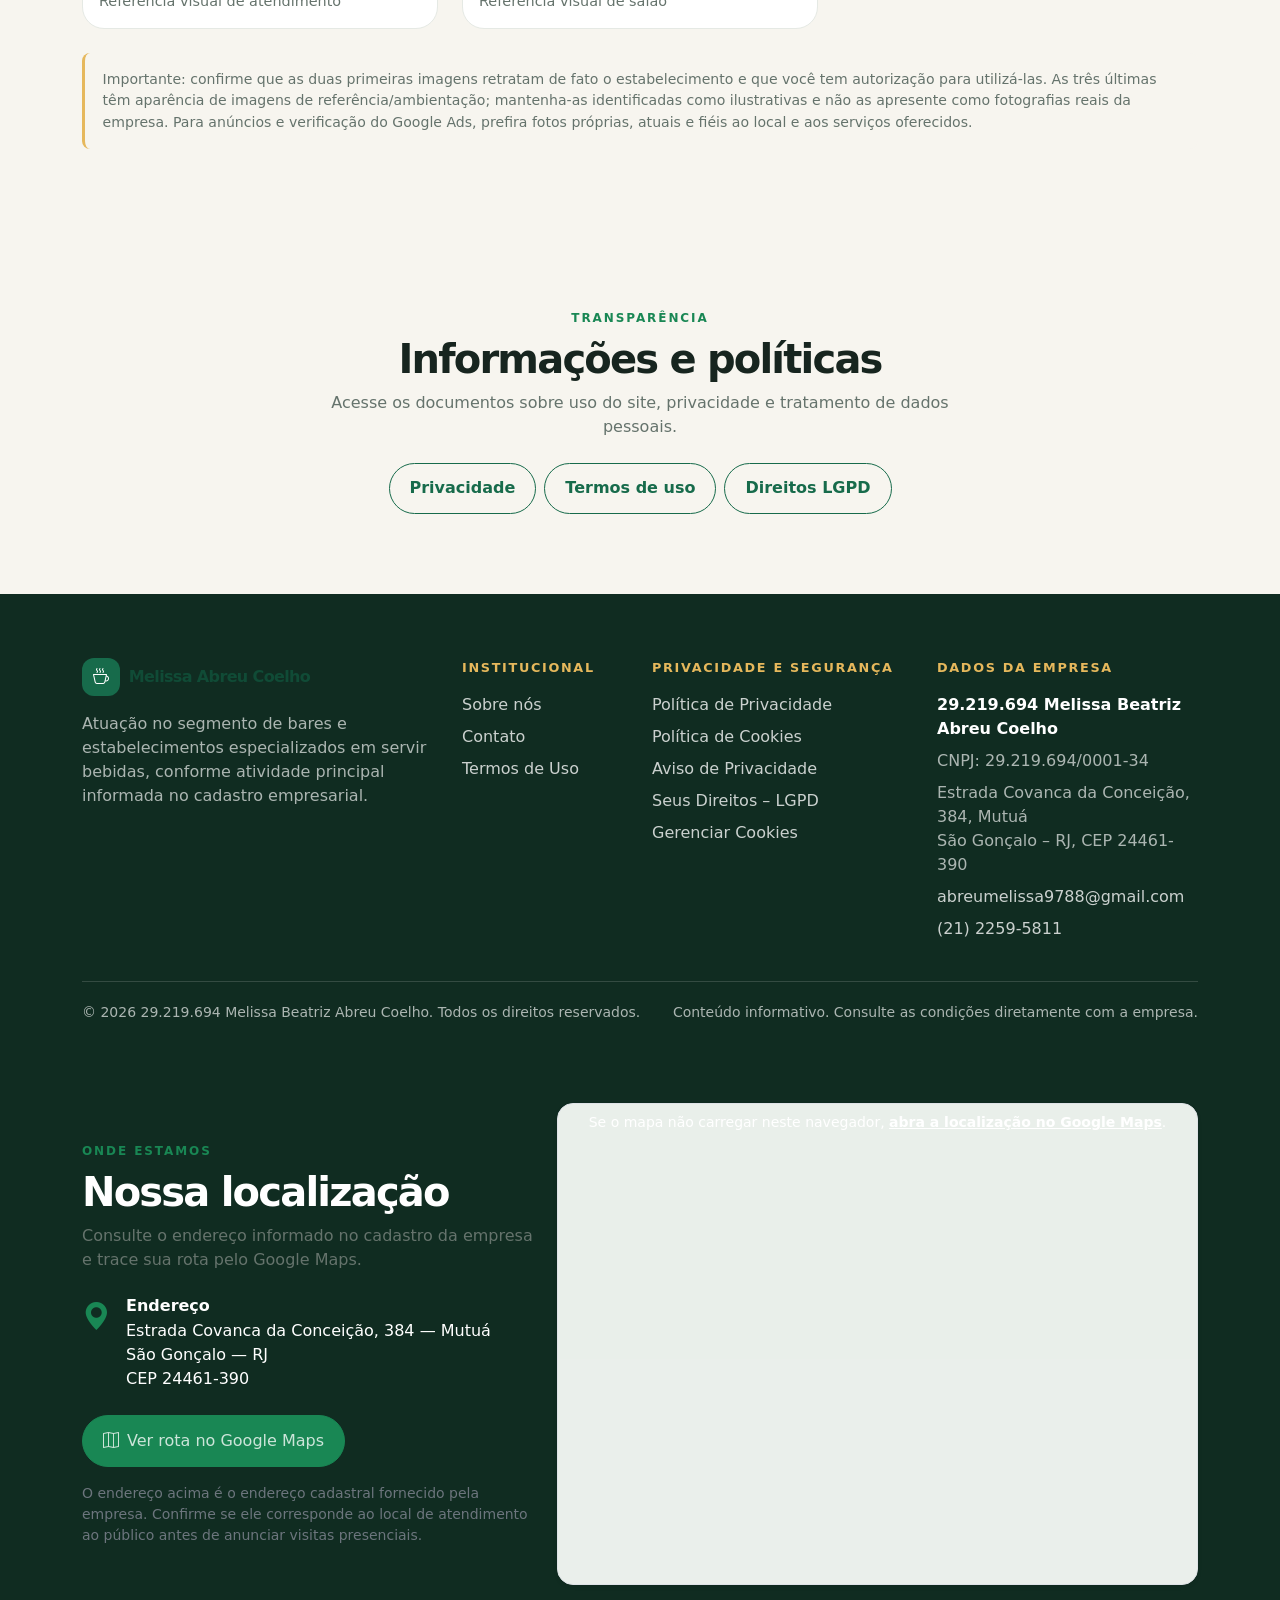
==== commit e64030ed: "Add files via upload" ====
--- a/index.html
+++ b/index.html
@@ -143,11 +143,17 @@
         <div class="ratio ratio-4x3 rounded-4 overflow-hidden shadow-sm border">
           <iframe
             title="Mapa de localização — Estrada Covanca da Conceição, 384, Mutuá, São Gonçalo, RJ"
-            src="https://www.google.com/maps?q=Estrada%20Covanca%20da%20Conceicao%2C%20384%2C%20Mutua%2C%20Sao%20Goncalo%2C%20RJ%2C%2024461-390&output=embed"
-            loading="lazy"
-            referrerpolicy="no-referrer-when-downgrade"
-            allowfullscreen>
+            src="https://maps.google.com/maps?hl=pt-BR&q=Estrada%20Covanca%20da%20Conceicao%2C%20384%2C%20Mutua%2C%20Sao%20Goncalo%2C%20RJ%2C%2024461-390&z=16&output=embed"
+            loading="eager"
+            referrerpolicy="strict-origin-when-cross-origin"
+            allowfullscreen
+            width="100%"
+            height="100%">
           </iframe>
+          <div class="map-fallback small text-center py-2">
+            Se o mapa não carregar neste navegador,
+            <a href="https://www.google.com/maps/search/?api=1&amp;query=Estrada+Covanca+da+Conceicao+384+Mutua+Sao+Goncalo+RJ+24461-390" target="_blank" rel="noopener noreferrer">abra a localização no Google Maps</a>.
+          </div>
         </div>
       </div>
     </div>
--- a/assets/css/style.css
+++ b/assets/css/style.css
@@ -65,3 +65,9 @@
 /* Seção de localização */
 #localizacao iframe{border:0}
 #localizacao .btn{border-radius:999px;padding:.8rem 1.25rem}
+
+/* Correção de exibição do mapa incorporado */
+#localizacao .ratio{background:#e8eee9;min-height:360px}
+#localizacao iframe{display:block;width:100%;height:100%;border:0}
+#localizacao .map-fallback{background:rgba(255,255,255,.08);color:inherit}
+#localizacao .map-fallback a{color:inherit;text-decoration:underline;font-weight:600}
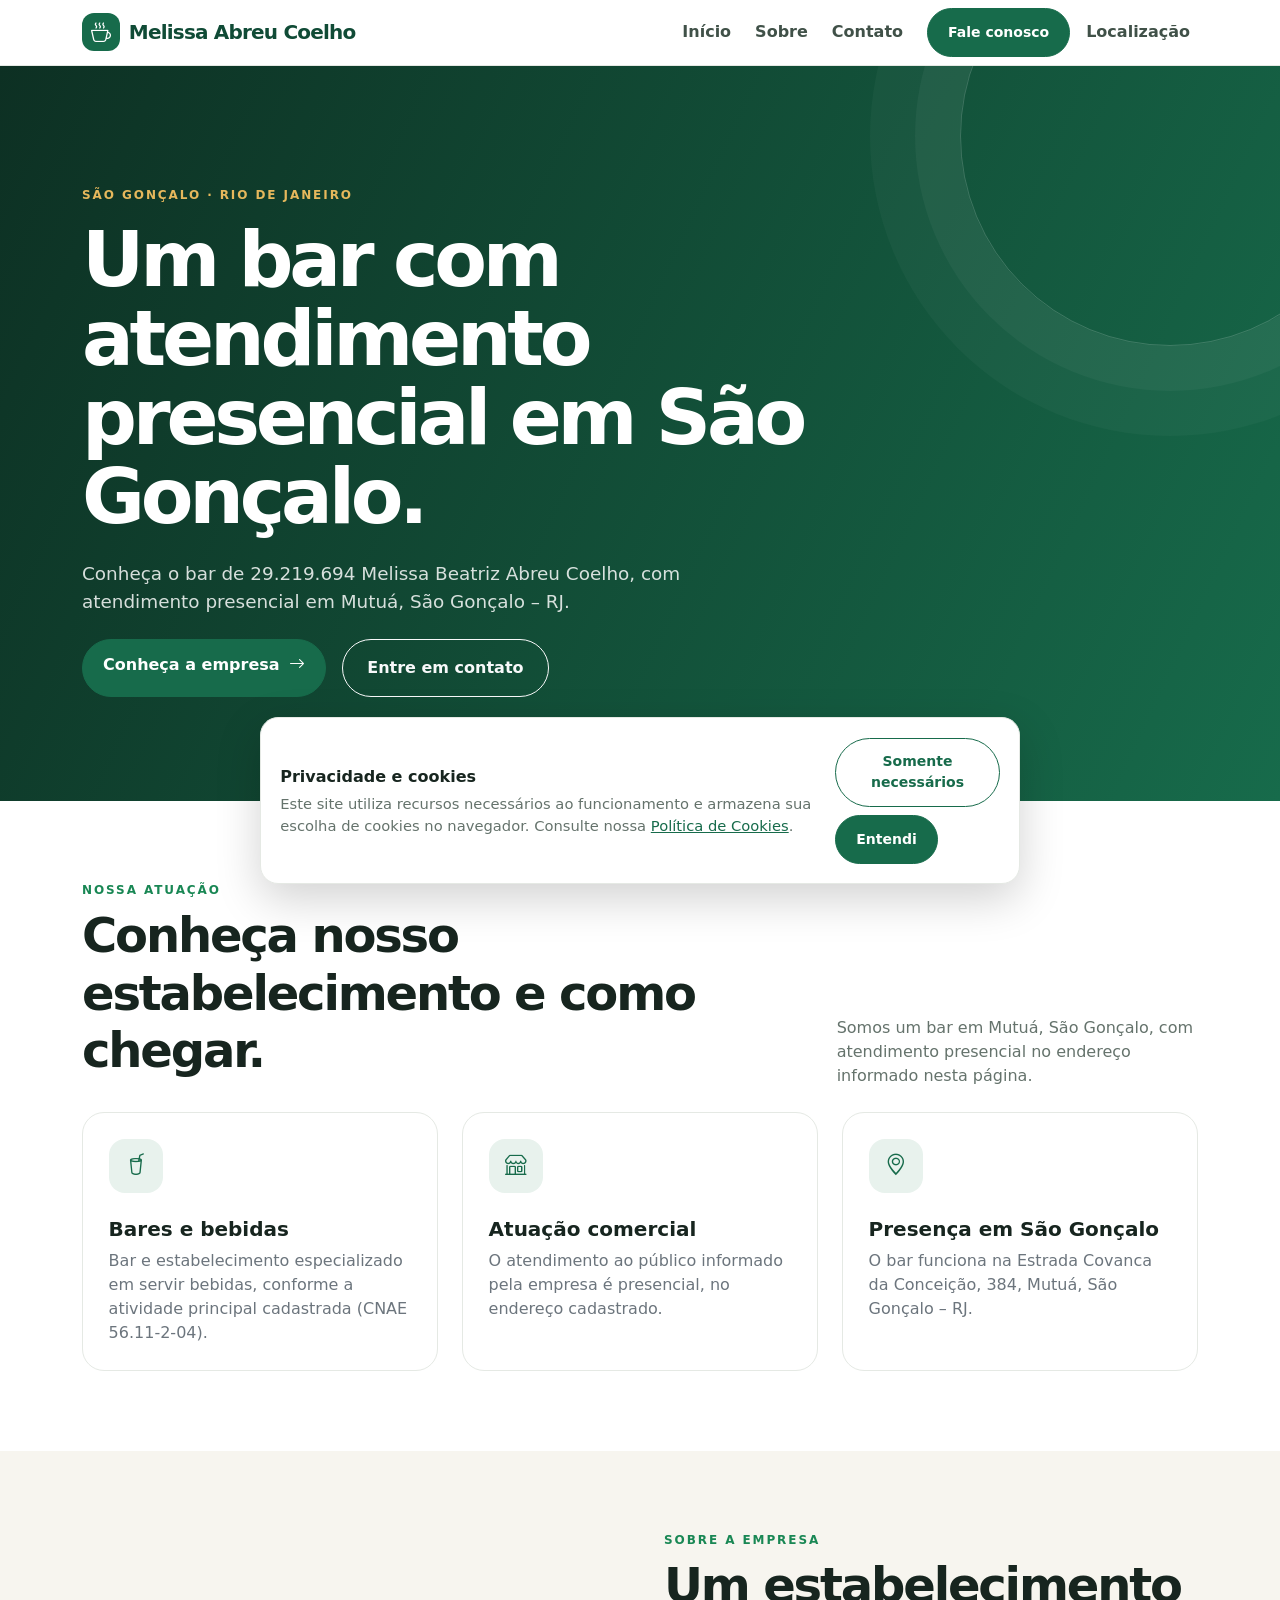
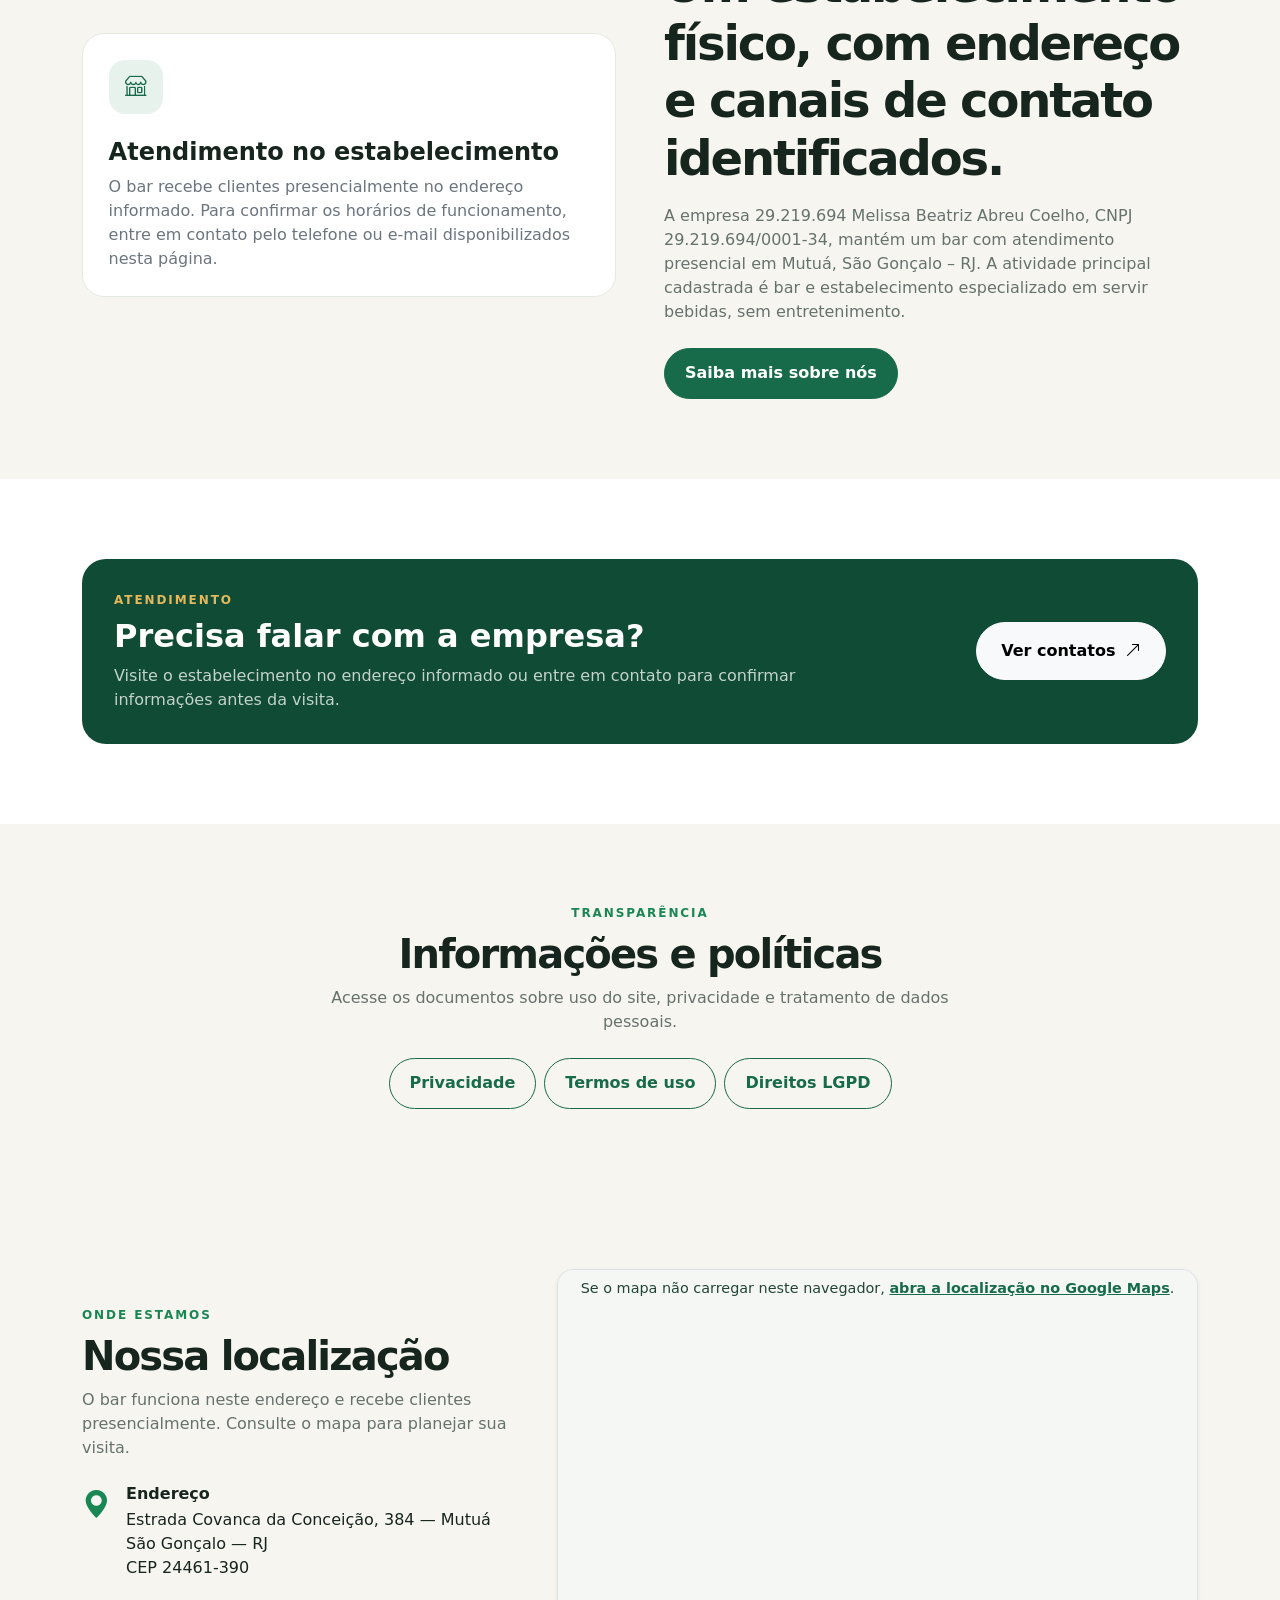
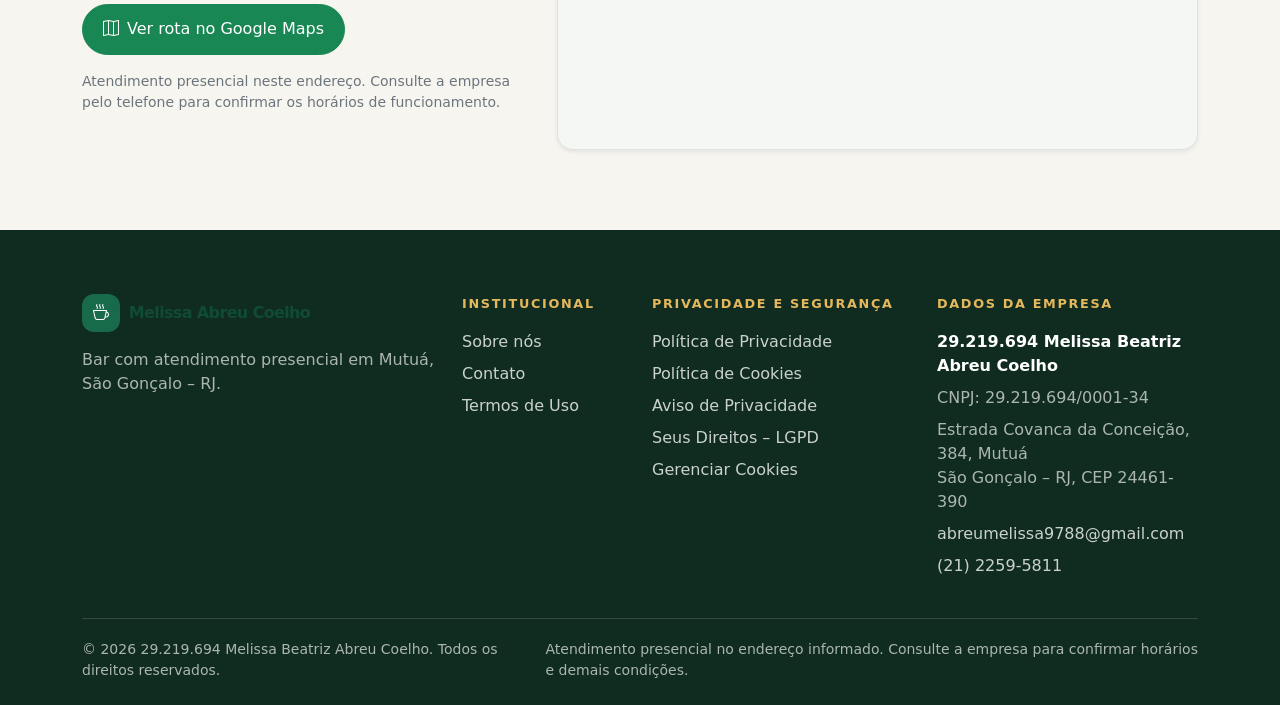
==== commit 401254a9: "Add files via upload" ====
--- a/index.html
+++ b/index.html
@@ -29,61 +29,87 @@
 <section class="hero">
  <div class="container">
   <div class="eyebrow mb-3">São Gonçalo · Rio de Janeiro</div>
-  <h1>Um espaço dedicado à boa experiência e ao atendimento.</h1>
-  <p class="mt-4">Conheça a atuação de 29.219.694 Melissa Beatriz Abreu Coelho no segmento de bares e estabelecimentos especializados em servir bebidas.</p>
+  <h1>Um bar com atendimento presencial em São Gonçalo.</h1>
+  <p class="mt-4">Conheça o bar de 29.219.694 Melissa Beatriz Abreu Coelho, com atendimento presencial em Mutuá, São Gonçalo – RJ.</p>
   <div class="d-flex flex-wrap gap-3 mt-4">
    <a class="btn btn-brand" href="sobre.html">Conheça a empresa <i class="bi bi-arrow-right ms-1"></i></a>
    <a class="btn btn-outline-light rounded-pill px-4 py-3 fw-bold" href="contato.html">Entre em contato</a>
   </div>
-  <p class="small mt-4 mb-0 text-white-50">Imagem ilustrativa. Envie fotografias reais do estabelecimento para substituir esta área.</p>
+  
  </div>
 </section>
 <section class="section">
  <div class="container">
   <div class="row align-items-end g-3 mb-4">
-   <div class="col-lg-8"><div class="eyebrow text-success mb-2">Nossa atuação</div><h2 class="section-title display-5">Informação clara sobre a empresa e suas atividades.</h2></div>
-   <div class="col-lg-4"><p class="section-lead mb-0">Apresentamos nossos dados institucionais e canais de atendimento de forma simples e transparente.</p></div>
+   <div class="col-lg-8"><div class="eyebrow text-success mb-2">Nossa atuação</div><h2 class="section-title display-5">Conheça nosso estabelecimento e como chegar.</h2></div>
+   <div class="col-lg-4"><p class="section-lead mb-0">Somos um bar em Mutuá, São Gonçalo, com atendimento presencial no endereço informado nesta página.</p></div>
   </div>
   <div class="row g-4">
-   <div class="col-md-4"><div class="feature-card"><div class="icon-tile mb-4"><i class="bi bi-cup-straw"></i></div><h3 class="h5 fw-bold">Bares e bebidas</h3><p class="text-secondary mb-0">Atividade principal cadastrada: bares e outros estabelecimentos especializados em servir bebidas, sem entretenimento.</p></div></div>
-   <div class="col-md-4"><div class="feature-card"><div class="icon-tile mb-4"><i class="bi bi-shop"></i></div><h3 class="h5 fw-bold">Atuação comercial</h3><p class="text-secondary mb-0">Atividades secundárias informadas no cadastro incluem restaurantes e comércio varejista de bebidas.</p></div></div>
-   <div class="col-md-4"><div class="feature-card"><div class="icon-tile mb-4"><i class="bi bi-geo-alt"></i></div><h3 class="h5 fw-bold">Presença em São Gonçalo</h3><p class="text-secondary mb-0">Endereço empresarial informado em Mutuá, São Gonçalo, estado do Rio de Janeiro.</p></div></div>
+   <div class="col-md-4"><div class="feature-card"><div class="icon-tile mb-4"><i class="bi bi-cup-straw"></i></div><h3 class="h5 fw-bold">Bares e bebidas</h3><p class="text-secondary mb-0">Bar e estabelecimento especializado em servir bebidas, conforme a atividade principal cadastrada (CNAE 56.11-2-04).</p></div></div>
+   <div class="col-md-4"><div class="feature-card"><div class="icon-tile mb-4"><i class="bi bi-shop"></i></div><h3 class="h5 fw-bold">Atuação comercial</h3><p class="text-secondary mb-0">O atendimento ao público informado pela empresa é presencial, no endereço cadastrado.</p></div></div>
+   <div class="col-md-4"><div class="feature-card"><div class="icon-tile mb-4"><i class="bi bi-geo-alt"></i></div><h3 class="h5 fw-bold">Presença em São Gonçalo</h3><p class="text-secondary mb-0">O bar funciona na Estrada Covanca da Conceição, 384, Mutuá, São Gonçalo – RJ.</p></div></div>
   </div>
  </div>
 </section>
 <section class="section section-soft">
  <div class="container">
   <div class="row g-5 align-items-center">
-   <div class="col-lg-6"><img class="gallery-img" src="assets/img/interior-enviado.jpg" alt="Imagem do interior de um bar enviada para apresentação institucional"></div>
-   <div class="col-lg-6"><div class="eyebrow text-success mb-2">Sobre a empresa</div><h2 class="section-title display-5">Uma empresa identificada e com canais de contato.</h2><p class="section-lead mt-3">A empresa 29.219.694 Melissa Beatriz Abreu Coelho está registrada sob o CNPJ 29.219.694/0001-34. Sua atividade principal informada é o serviço de bebidas em estabelecimento especializado, sem entretenimento.</p><a href="sobre.html" class="btn btn-brand mt-2">Saiba mais sobre nós</a></div>
+   <div class="col-lg-6"><div class="feature-card h-100 d-flex flex-column justify-content-center"><div class="icon-tile mb-4"><i class="bi bi-shop"></i></div><h3 class="h4 fw-bold">Atendimento no estabelecimento</h3><p class="text-secondary mb-0">O bar recebe clientes presencialmente no endereço informado. Para confirmar os horários de funcionamento, entre em contato pelo telefone ou e-mail disponibilizados nesta página.</p></div></div>
+   <div class="col-lg-6"><div class="eyebrow text-success mb-2">Sobre a empresa</div><h2 class="section-title display-5">Um estabelecimento físico, com endereço e canais de contato identificados.</h2><p class="section-lead mt-3">A empresa 29.219.694 Melissa Beatriz Abreu Coelho, CNPJ 29.219.694/0001-34, mantém um bar com atendimento presencial em Mutuá, São Gonçalo – RJ. A atividade principal cadastrada é bar e estabelecimento especializado em servir bebidas, sem entretenimento.</p><a href="sobre.html" class="btn btn-brand mt-2">Saiba mais sobre nós</a></div>
   </div>
  </div>
 </section>
 <section class="section">
  <div class="container"><div class="info-strip">
-  <div class="row align-items-center g-3"><div class="col-lg-8"><div class="eyebrow">Atendimento</div><h2 class="h2 fw-bold mt-2">Precisa falar com a empresa?</h2><p class="mb-0">Consulte nossos canais de contato e informações de localização.</p></div><div class="col-lg-4 text-lg-end"><a href="contato.html" class="btn btn-light rounded-pill fw-bold px-4 py-3">Ver contatos <i class="bi bi-arrow-up-right ms-1"></i></a></div></div>
+  <div class="row align-items-center g-3"><div class="col-lg-8"><div class="eyebrow">Atendimento</div><h2 class="h2 fw-bold mt-2">Precisa falar com a empresa?</h2><p class="mb-0">Visite o estabelecimento no endereço informado ou entre em contato para confirmar informações antes da visita.</p></div><div class="col-lg-4 text-lg-end"><a href="contato.html" class="btn btn-light rounded-pill fw-bold px-4 py-3">Ver contatos <i class="bi bi-arrow-up-right ms-1"></i></a></div></div>
  </div></div>
 </section>
 
-<section class="section section-soft">
- <div class="container">
-  <div class="eyebrow text-success mb-2">Galeria de imagens</div>
-  <h2 class="section-title display-6">Ambientes e referências visuais</h2>
-  <p class="section-lead mb-4">Imagens disponibilizadas para compor a apresentação visual do site.</p>
-  <div class="row g-4">
-   <div class="col-md-6 col-lg-4"><div class="gallery-card"><img class="gallery-img" src="assets/img/fachada-enviada.jpg" alt="Fachada enviada"><p>Fachada enviada</p></div></div>
-   <div class="col-md-6 col-lg-4"><div class="gallery-card"><img class="gallery-img" src="assets/img/interior-enviado.jpg" alt="Interior de bar enviado"><p>Interior enviado</p></div></div>
-   <div class="col-md-6 col-lg-4"><div class="gallery-card"><img class="gallery-img" src="assets/img/ambiente-ilustrativo-1.jpg" alt="Imagem ilustrativa de ambiente de bar"><p>Referência visual de ambiente</p></div></div>
-   <div class="col-md-6 col-lg-4"><div class="gallery-card"><img class="gallery-img" src="assets/img/ambiente-ilustrativo-2.jpg" alt="Imagem ilustrativa de pessoas em ambiente de bar"><p>Referência visual de atendimento</p></div></div>
-   <div class="col-md-6 col-lg-4"><div class="gallery-card"><img class="gallery-img" src="assets/img/ambiente-ilustrativo-3.jpg" alt="Imagem ilustrativa de salão de restaurante"><p>Referência visual de salão</p></div></div>
-  </div>
-  <p class="image-disclaimer mt-4 mb-0">Importante: confirme que as duas primeiras imagens retratam de fato o estabelecimento e que você tem autorização para utilizá-las. As três últimas têm aparência de imagens de referência/ambientação; mantenha-as identificadas como ilustrativas e não as apresente como fotografias reais da empresa. Para anúncios e verificação do Google Ads, prefira fotos próprias, atuais e fiéis ao local e aos serviços oferecidos.</p>
- </div>
-</section>
 
 <section class="section section-soft">
  <div class="container text-center"><div class="eyebrow text-success mb-2">Transparência</div><h2 class="section-title display-6">Informações e políticas</h2><p class="section-lead mx-auto">Acesse os documentos sobre uso do site, privacidade e tratamento de dados pessoais.</p><div class="d-flex flex-wrap justify-content-center gap-2 mt-4"><a class="btn btn-outline-brand" href="privacidade.html">Privacidade</a><a class="btn btn-outline-brand" href="termos.html">Termos de uso</a><a class="btn btn-outline-brand" href="direitos-lgpd.html">Direitos LGPD</a></div></div>
 </section>
+
+<section class="section section-soft" id="localizacao">
+  <div class="container">
+    <div class="row align-items-center g-4">
+      <div class="col-lg-5">
+        <div class="eyebrow text-success mb-2">Onde estamos</div>
+        <h2 class="section-title display-6">Nossa localização</h2>
+        <p class="section-lead">O bar funciona neste endereço e recebe clientes presencialmente. Consulte o mapa para planejar sua visita.</p>
+        <div class="d-flex align-items-start gap-3 mt-4">
+          <i class="bi bi-geo-alt-fill fs-3 text-success"></i>
+          <div>
+            <h3 class="h6 fw-bold mb-1">Endereço</h3>
+            <p class="mb-0">Estrada Covanca da Conceição, 384 — Mutuá<br>São Gonçalo — RJ<br>CEP 24461-390</p>
+          </div>
+        </div>
+        <a class="btn btn-success mt-4" href="https://www.google.com/maps/search/?api=1&query=Estrada+Covanca+da+Conceicao%2C+384%2C+Mutua%2C+Sao+Goncalo%2C+RJ%2C+24461-390" target="_blank" rel="noopener noreferrer">
+          <i class="bi bi-map me-2"></i>Ver rota no Google Maps
+        </a>
+        <p class="small text-secondary mt-3 mb-0">Atendimento presencial neste endereço. Consulte a empresa pelo telefone para confirmar os horários de funcionamento.</p>
+      </div>
+      <div class="col-lg-7">
+        <div class="ratio ratio-4x3 rounded-4 overflow-hidden shadow-sm border">
+          <iframe
+            title="Mapa de localização — Estrada Covanca da Conceição, 384, Mutuá, São Gonçalo, RJ"
+            src="https://maps.google.com/maps?hl=pt-BR&q=Estrada%20Covanca%20da%20Conceicao%2C%20384%2C%20Mutua%2C%20Sao%20Goncalo%2C%20RJ%2C%2024461-390&z=16&output=embed"
+            loading="eager"
+            referrerpolicy="strict-origin-when-cross-origin"
+            allowfullscreen
+            width="100%"
+            height="100%">
+          </iframe>
+          <div class="map-fallback small text-center py-2">
+            Se o mapa não carregar neste navegador,
+            <a href="https://www.google.com/maps/search/?api=1&amp;query=Estrada+Covanca+da+Conceicao+384+Mutua+Sao+Goncalo+RJ+24461-390" target="_blank" rel="noopener noreferrer">abra a localização no Google Maps</a>.
+          </div>
+        </div>
+      </div>
+    </div>
+  </div>
+</section>
+
 </main>
 
 <footer class="site-footer">
@@ -91,7 +117,7 @@
   <div class="row g-4">
    <div class="col-lg-4">
     <a class="navbar-brand text-white d-inline-flex align-items-center mb-3" href="index.html"><span class="brand-mark"><i class="bi bi-cup-hot"></i></span><span>Melissa Abreu Coelho</span></a>
-    <p class="footer-muted">Atuação no segmento de bares e estabelecimentos especializados em servir bebidas, conforme atividade principal informada no cadastro empresarial.</p>
+    <p class="footer-muted">Bar com atendimento presencial em Mutuá, São Gonçalo – RJ.</p>
    </div>
    <div class="col-6 col-lg-2">
     <div class="footer-heading">Institucional</div>
@@ -116,49 +142,10 @@
   </div>
   <div class="footer-bottom d-flex flex-column flex-md-row justify-content-between gap-2">
    <span class="footer-muted small">© <span class="year"></span> 29.219.694 Melissa Beatriz Abreu Coelho. Todos os direitos reservados.</span>
-   <span class="footer-muted small">Conteúdo informativo. Consulte as condições diretamente com a empresa.</span>
+   <span class="footer-muted small">Atendimento presencial no endereço informado. Consulte a empresa para confirmar horários e demais condições.</span>
   </div>
  </div>
 
-<section class="section" id="localizacao">
-  <div class="container">
-    <div class="row align-items-center g-4">
-      <div class="col-lg-5">
-        <div class="eyebrow text-success mb-2">Onde estamos</div>
-        <h2 class="section-title display-6">Nossa localização</h2>
-        <p class="section-lead">Consulte o endereço informado no cadastro da empresa e trace sua rota pelo Google Maps.</p>
-        <div class="d-flex align-items-start gap-3 mt-4">
-          <i class="bi bi-geo-alt-fill fs-3 text-success"></i>
-          <div>
-            <h3 class="h6 fw-bold mb-1">Endereço</h3>
-            <p class="mb-0">Estrada Covanca da Conceição, 384 — Mutuá<br>São Gonçalo — RJ<br>CEP 24461-390</p>
-          </div>
-        </div>
-        <a class="btn btn-success mt-4" href="https://www.google.com/maps/search/?api=1&query=Estrada+Covanca+da+Conceicao%2C+384%2C+Mutua%2C+Sao+Goncalo%2C+RJ%2C+24461-390" target="_blank" rel="noopener noreferrer">
-          <i class="bi bi-map me-2"></i>Ver rota no Google Maps
-        </a>
-        <p class="small text-secondary mt-3 mb-0">O endereço acima é o endereço cadastral fornecido pela empresa. Confirme se ele corresponde ao local de atendimento ao público antes de anunciar visitas presenciais.</p>
-      </div>
-      <div class="col-lg-7">
-        <div class="ratio ratio-4x3 rounded-4 overflow-hidden shadow-sm border">
-          <iframe
-            title="Mapa de localização — Estrada Covanca da Conceição, 384, Mutuá, São Gonçalo, RJ"
-            src="https://maps.google.com/maps?hl=pt-BR&q=Estrada%20Covanca%20da%20Conceicao%2C%20384%2C%20Mutua%2C%20Sao%20Goncalo%2C%20RJ%2C%2024461-390&z=16&output=embed"
-            loading="eager"
-            referrerpolicy="strict-origin-when-cross-origin"
-            allowfullscreen
-            width="100%"
-            height="100%">
-          </iframe>
-          <div class="map-fallback small text-center py-2">
-            Se o mapa não carregar neste navegador,
-            <a href="https://www.google.com/maps/search/?api=1&amp;query=Estrada+Covanca+da+Conceicao+384+Mutua+Sao+Goncalo+RJ+24461-390" target="_blank" rel="noopener noreferrer">abra a localização no Google Maps</a>.
-          </div>
-        </div>
-      </div>
-    </div>
-  </div>
-</section>
 
 </footer>
 <div class="cookie-banner" id="cookieBanner" role="dialog" aria-label="Preferências de cookies">
--- a/assets/css/style.css
+++ b/assets/css/style.css
@@ -16,7 +16,7 @@
 .btn-brand:hover{background:var(--brand-dark);border-color:var(--brand-dark);color:#fff}
 .btn-outline-brand{border:1px solid var(--brand);color:var(--brand);border-radius:999px;font-weight:700;padding:.8rem 1.25rem}
 .btn-outline-brand:hover{background:var(--brand);color:#fff}
-.hero{background:linear-gradient(115deg,rgba(13,48,35,.92),rgba(23,107,75,.78)),url('../img/fachada-enviada.jpg') center/cover;color:#fff;padding:7.5rem 0 6.5rem;position:relative;overflow:hidden}
+.hero{background:linear-gradient(115deg,#0d3023,#176b4b);color:#fff;padding:7.5rem 0 6.5rem;position:relative;overflow:hidden}
 .hero:after{content:"";position:absolute;width:420px;height:420px;border:1px solid rgba(255,255,255,.18);border-radius:50%;right:-100px;top:-140px;box-shadow:0 0 0 45px rgba(255,255,255,.04),0 0 0 90px rgba(255,255,255,.03)}
 .hero .container{position:relative;z-index:1}
 .eyebrow{text-transform:uppercase;letter-spacing:.16em;font-size:.75rem;font-weight:800;color:var(--accent)}
@@ -71,3 +71,9 @@
 #localizacao iframe{display:block;width:100%;height:100%;border:0}
 #localizacao .map-fallback{background:rgba(255,255,255,.08);color:inherit}
 #localizacao .map-fallback a{color:inherit;text-decoration:underline;font-weight:600}
+
+/* Site institucional alinhado à operação presencial confirmada */
+#localizacao .ratio{min-height:360px;background:#e8eee9}
+#localizacao iframe{display:block;width:100%;height:100%;border:0}
+#localizacao .map-fallback{font-size:.9rem;padding:.75rem;background:#f4f7f4;color:#244536}
+#localizacao .map-fallback a{color:#176b4b;font-weight:700}
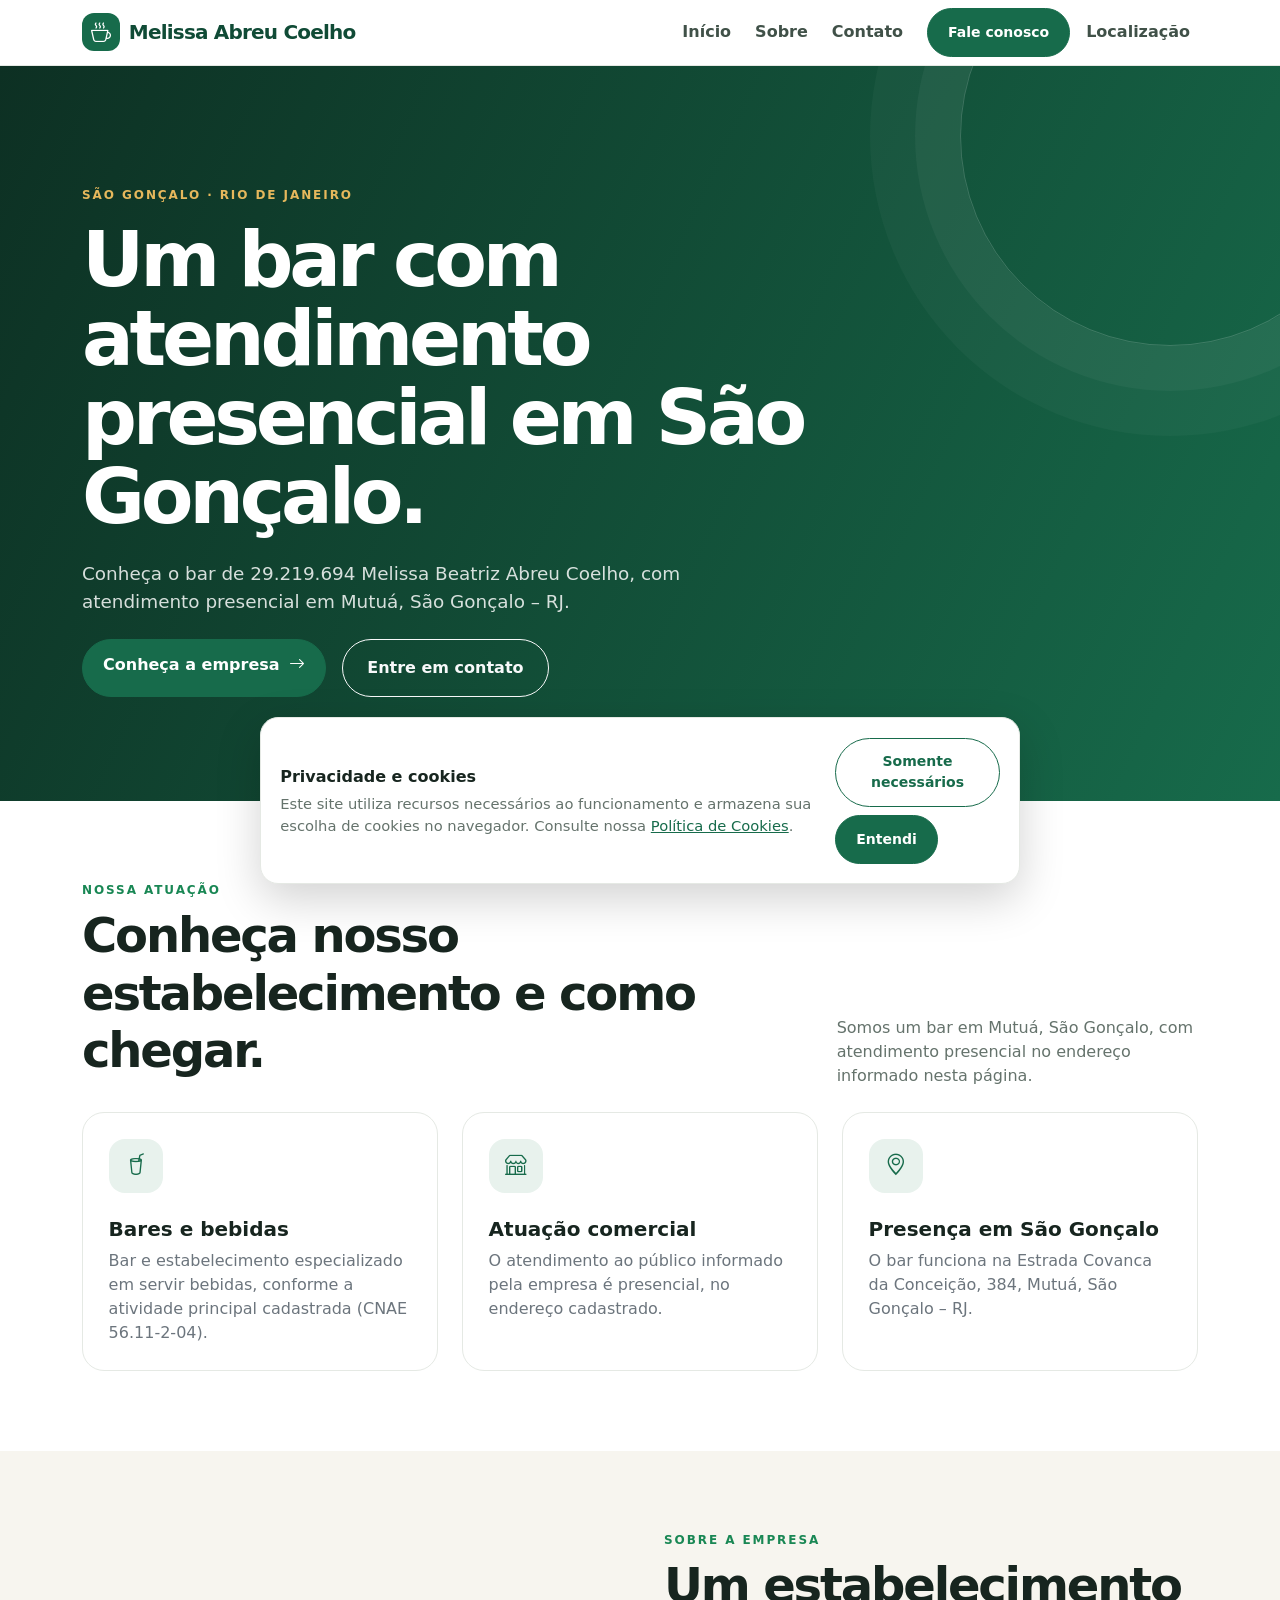
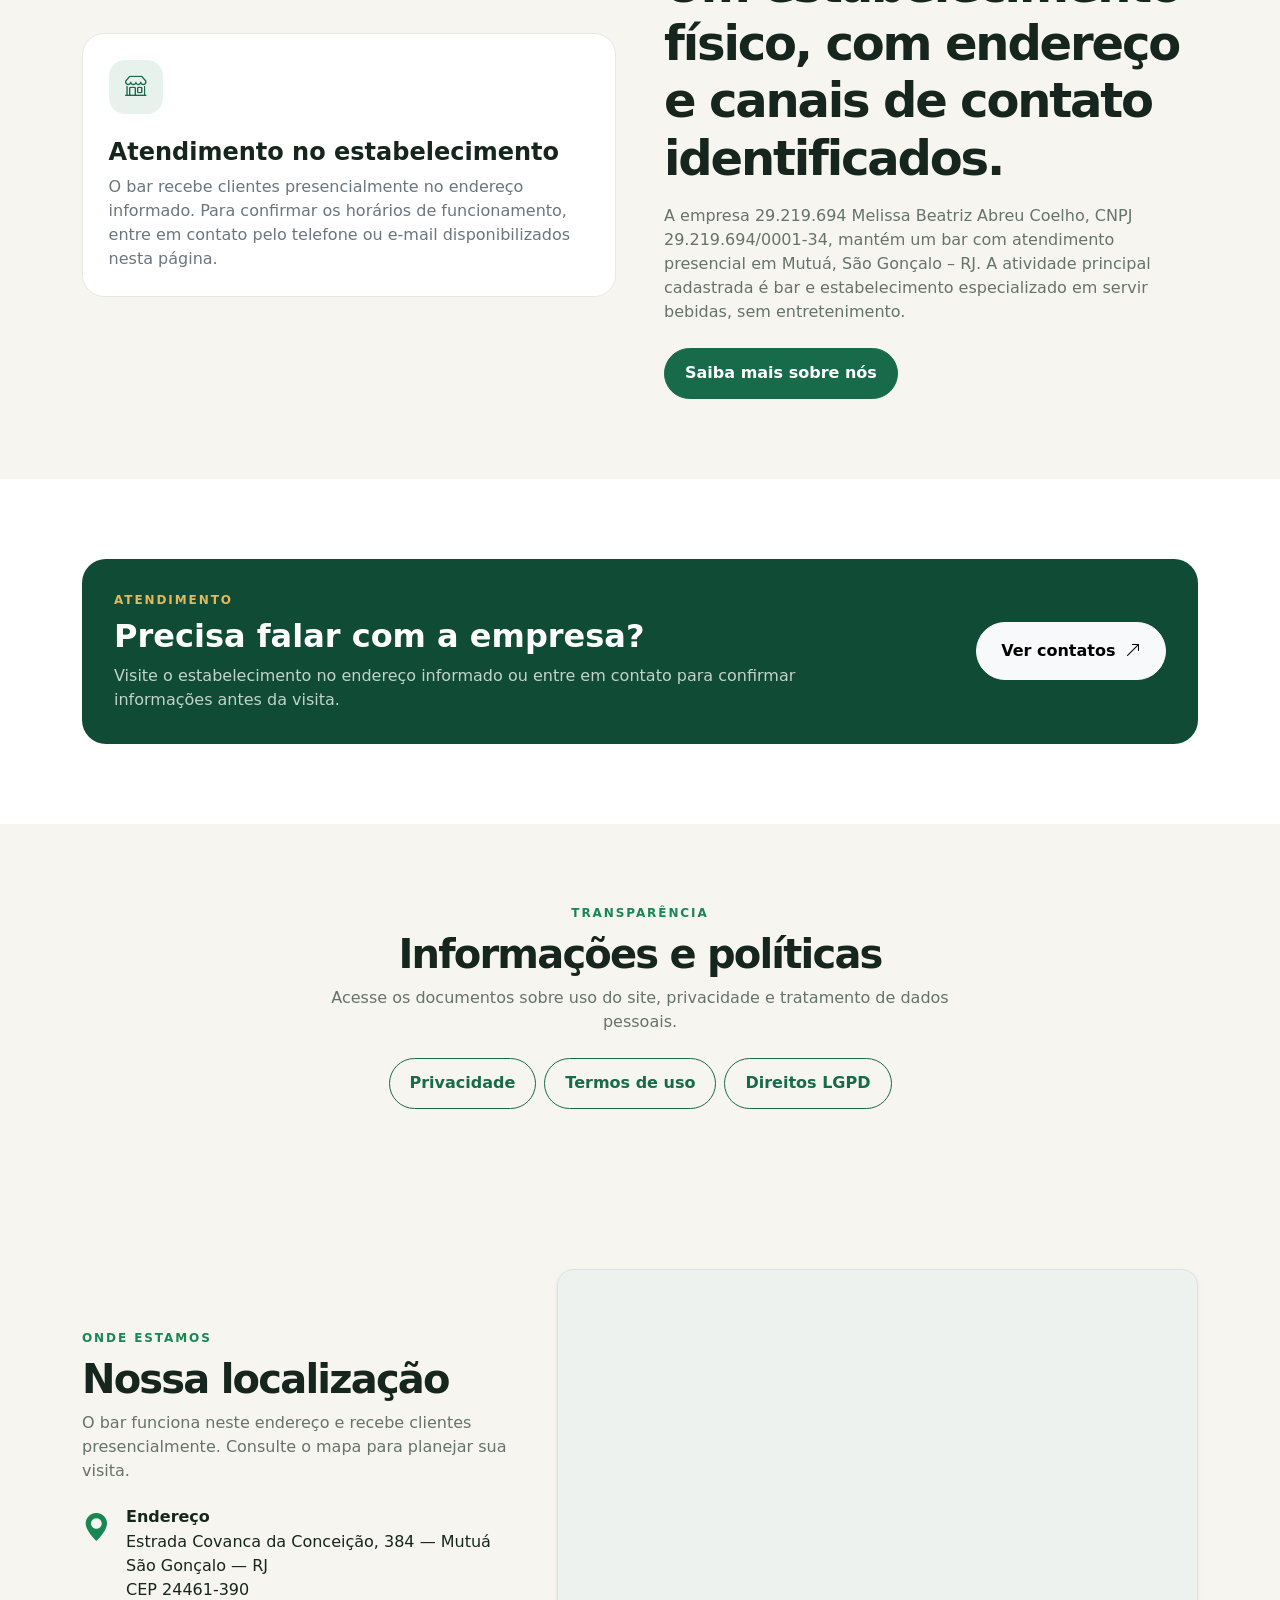
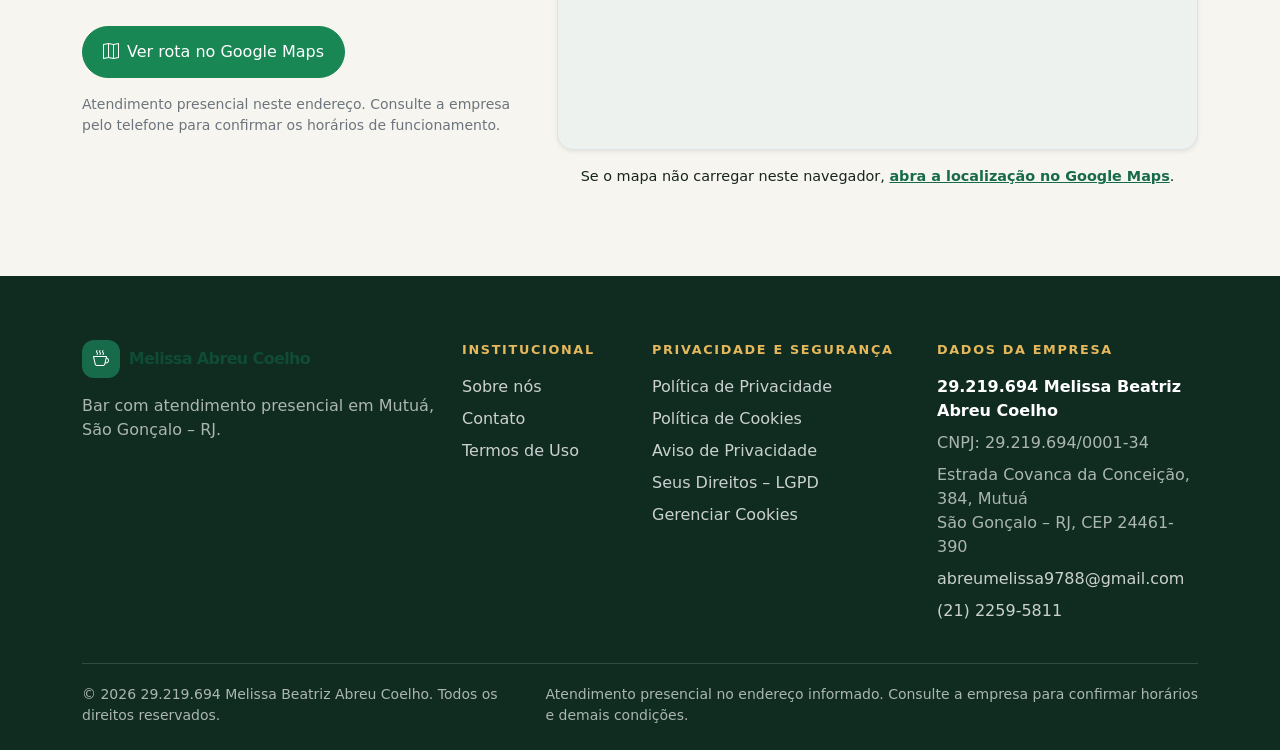
==== commit 9d5f9e0e: "Add files via upload" ====
--- a/index.html
+++ b/index.html
@@ -91,7 +91,7 @@
       </div>
       <div class="col-lg-7">
         <div class="ratio ratio-4x3 rounded-4 overflow-hidden shadow-sm border">
-          <iframe
+<iframe
             title="Mapa de localização — Estrada Covanca da Conceição, 384, Mutuá, São Gonçalo, RJ"
             src="https://maps.google.com/maps?hl=pt-BR&q=Estrada%20Covanca%20da%20Conceicao%2C%20384%2C%20Mutua%2C%20Sao%20Goncalo%2C%20RJ%2C%2024461-390&z=16&output=embed"
             loading="eager"
@@ -100,11 +100,11 @@
             width="100%"
             height="100%">
           </iframe>
-          <div class="map-fallback small text-center py-2">
+        </div>
+        <div class="map-fallback small text-center py-2 mt-2">
             Se o mapa não carregar neste navegador,
             <a href="https://www.google.com/maps/search/?api=1&amp;query=Estrada+Covanca+da+Conceicao+384+Mutua+Sao+Goncalo+RJ+24461-390" target="_blank" rel="noopener noreferrer">abra a localização no Google Maps</a>.
           </div>
-        </div>
       </div>
     </div>
   </div>
--- a/assets/css/style.css
+++ b/assets/css/style.css
@@ -77,3 +77,9 @@
 #localizacao iframe{display:block;width:100%;height:100%;border:0}
 #localizacao .map-fallback{font-size:.9rem;padding:.75rem;background:#f4f7f4;color:#244536}
 #localizacao .map-fallback a{color:#176b4b;font-weight:700}
+
+/* Ajuste definitivo do mapa: somente o iframe fica dentro de .ratio.
+   O aviso alternativo permanece abaixo do mapa e não o sobrepõe. */
+#localizacao .ratio { position: relative; min-height: 360px; background: #eef2ef; }
+#localizacao .ratio > iframe { position: absolute; inset: 0; width: 100%; height: 100%; border: 0; }
+#localizacao .map-fallback { position: static; width: auto; height: auto; color: inherit; background: transparent; }
